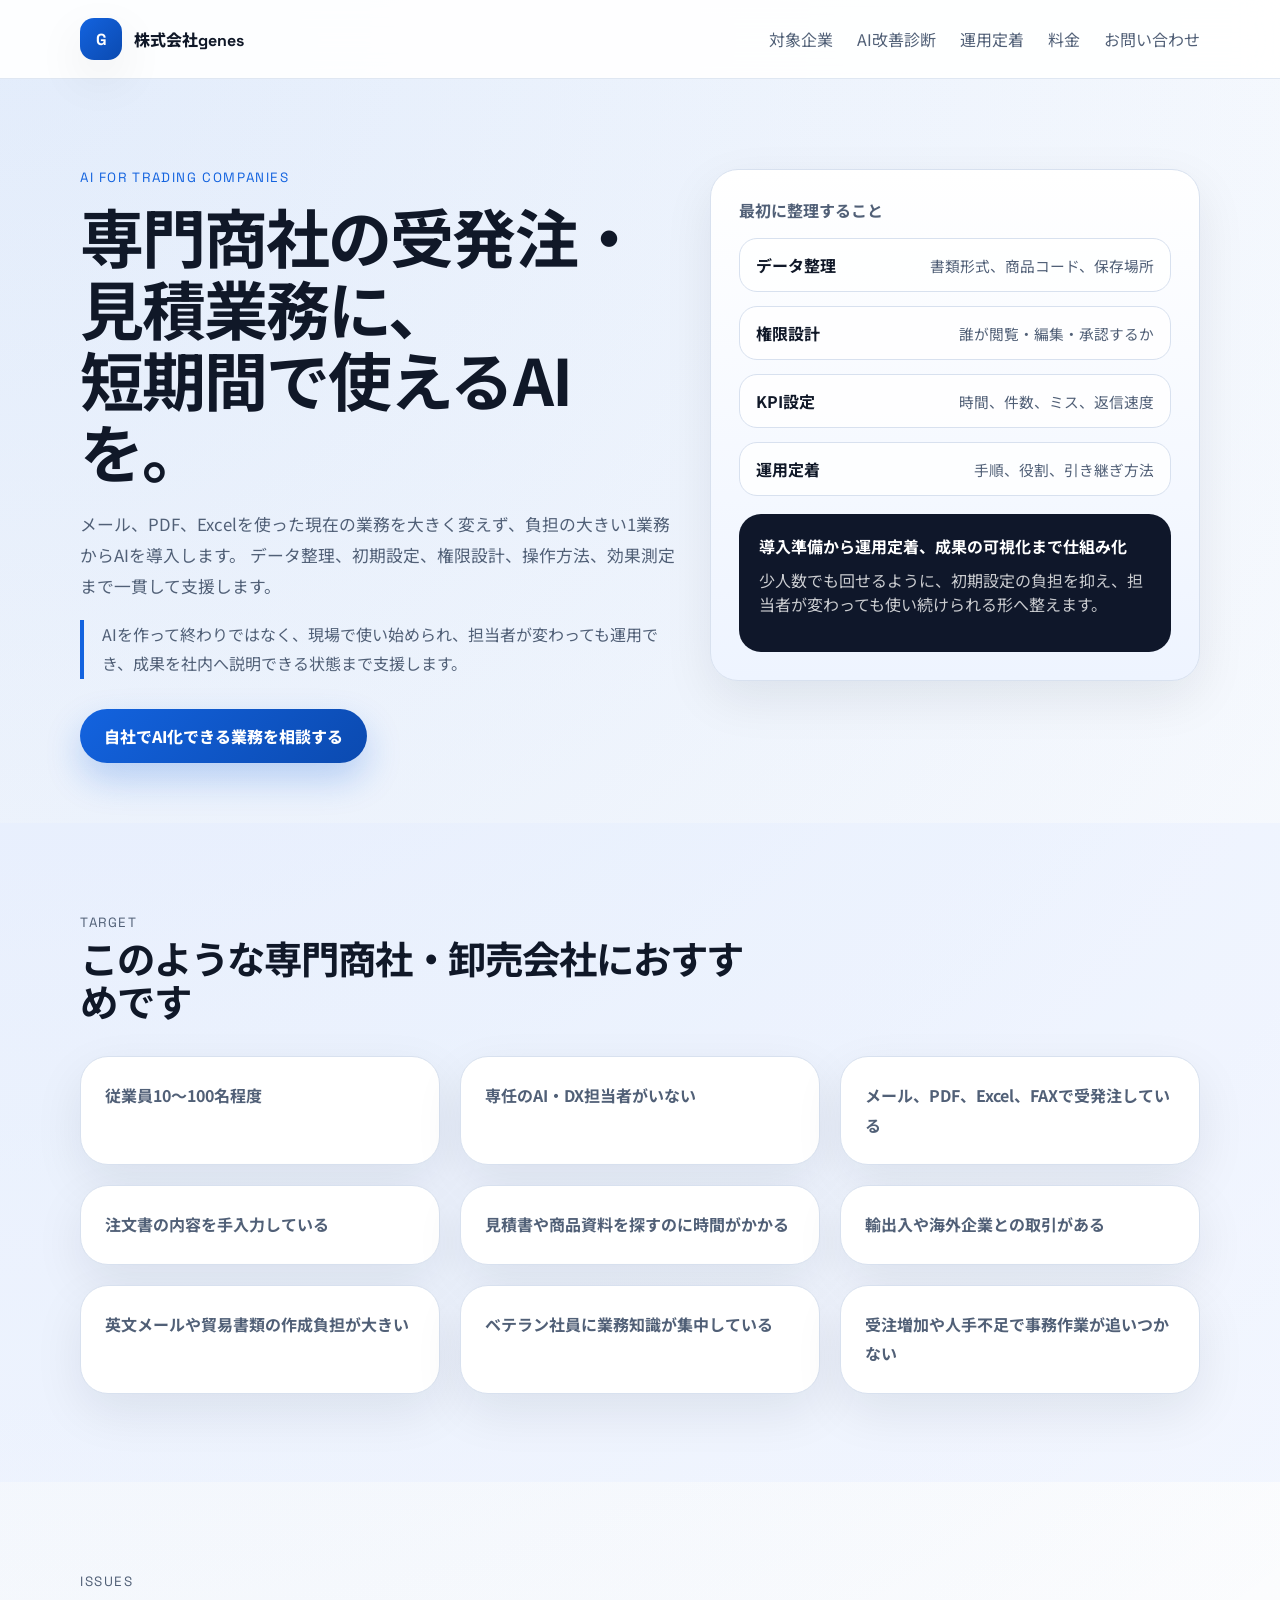
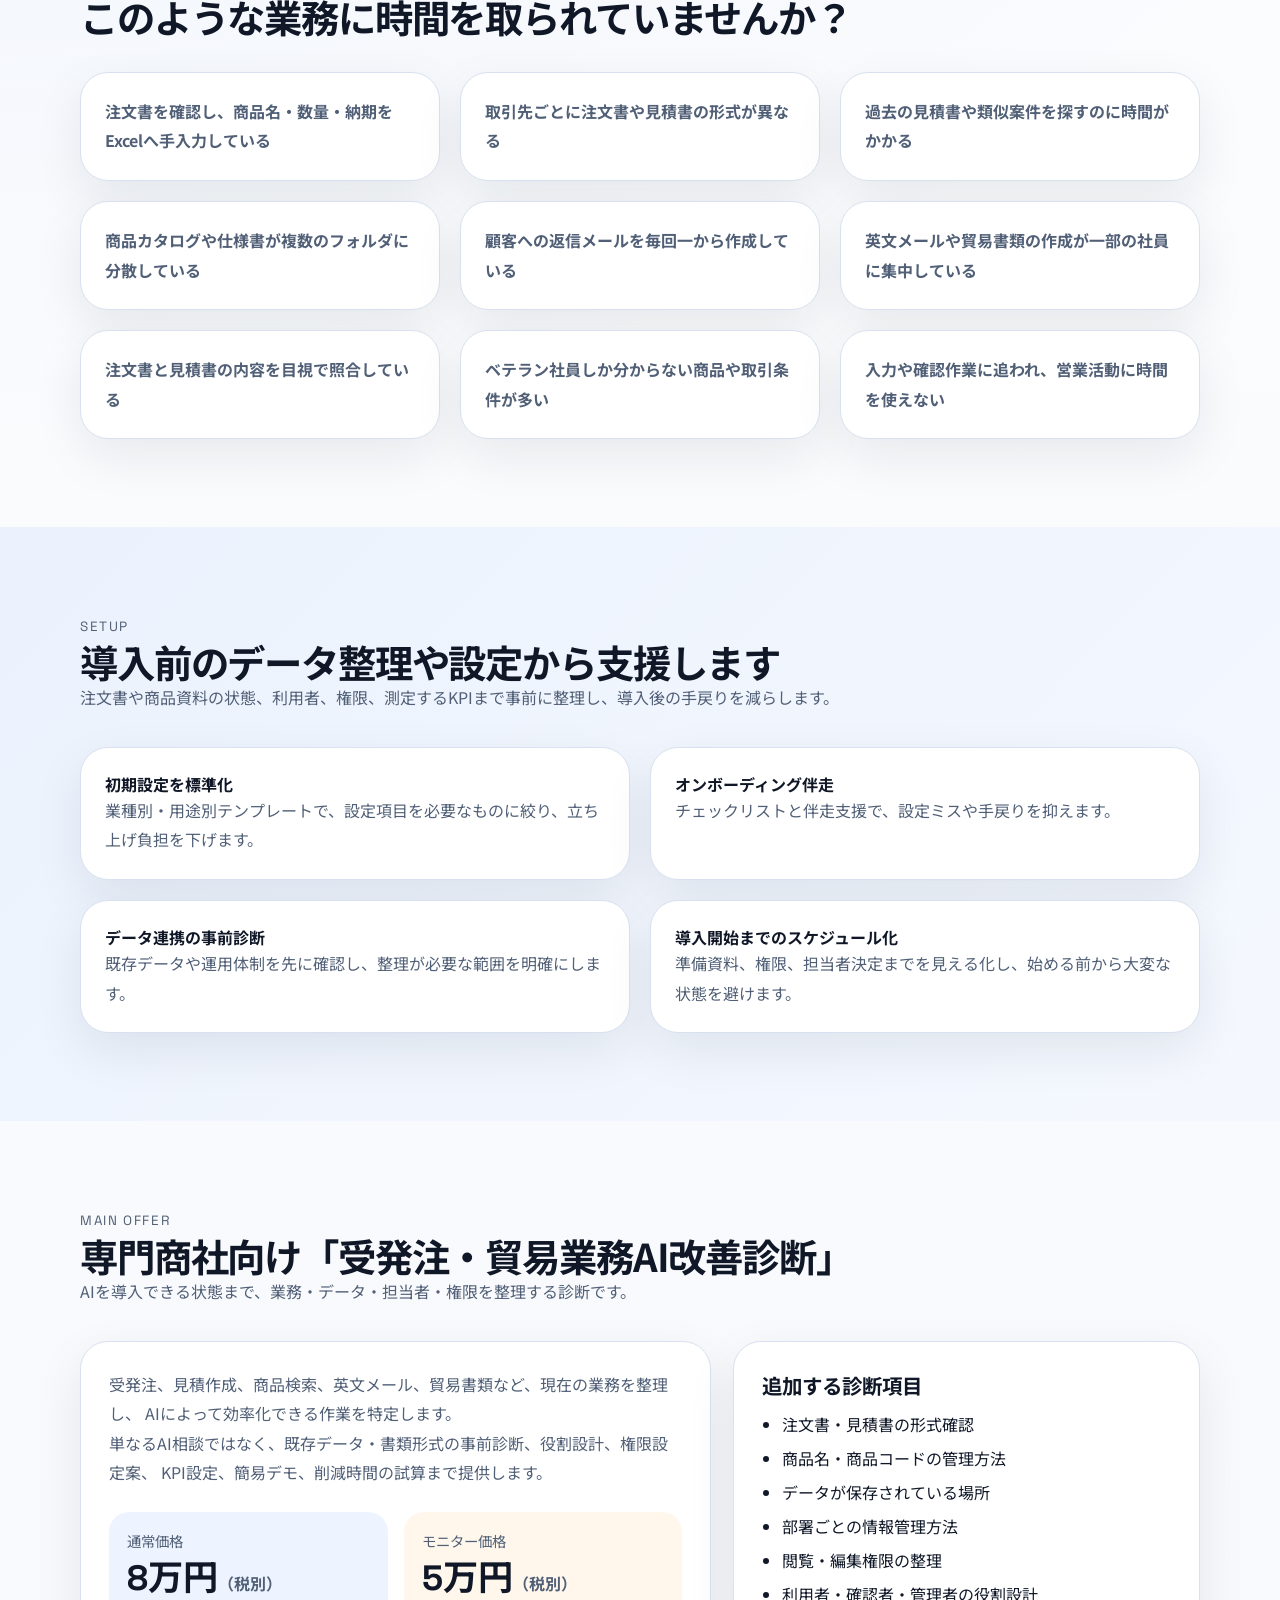
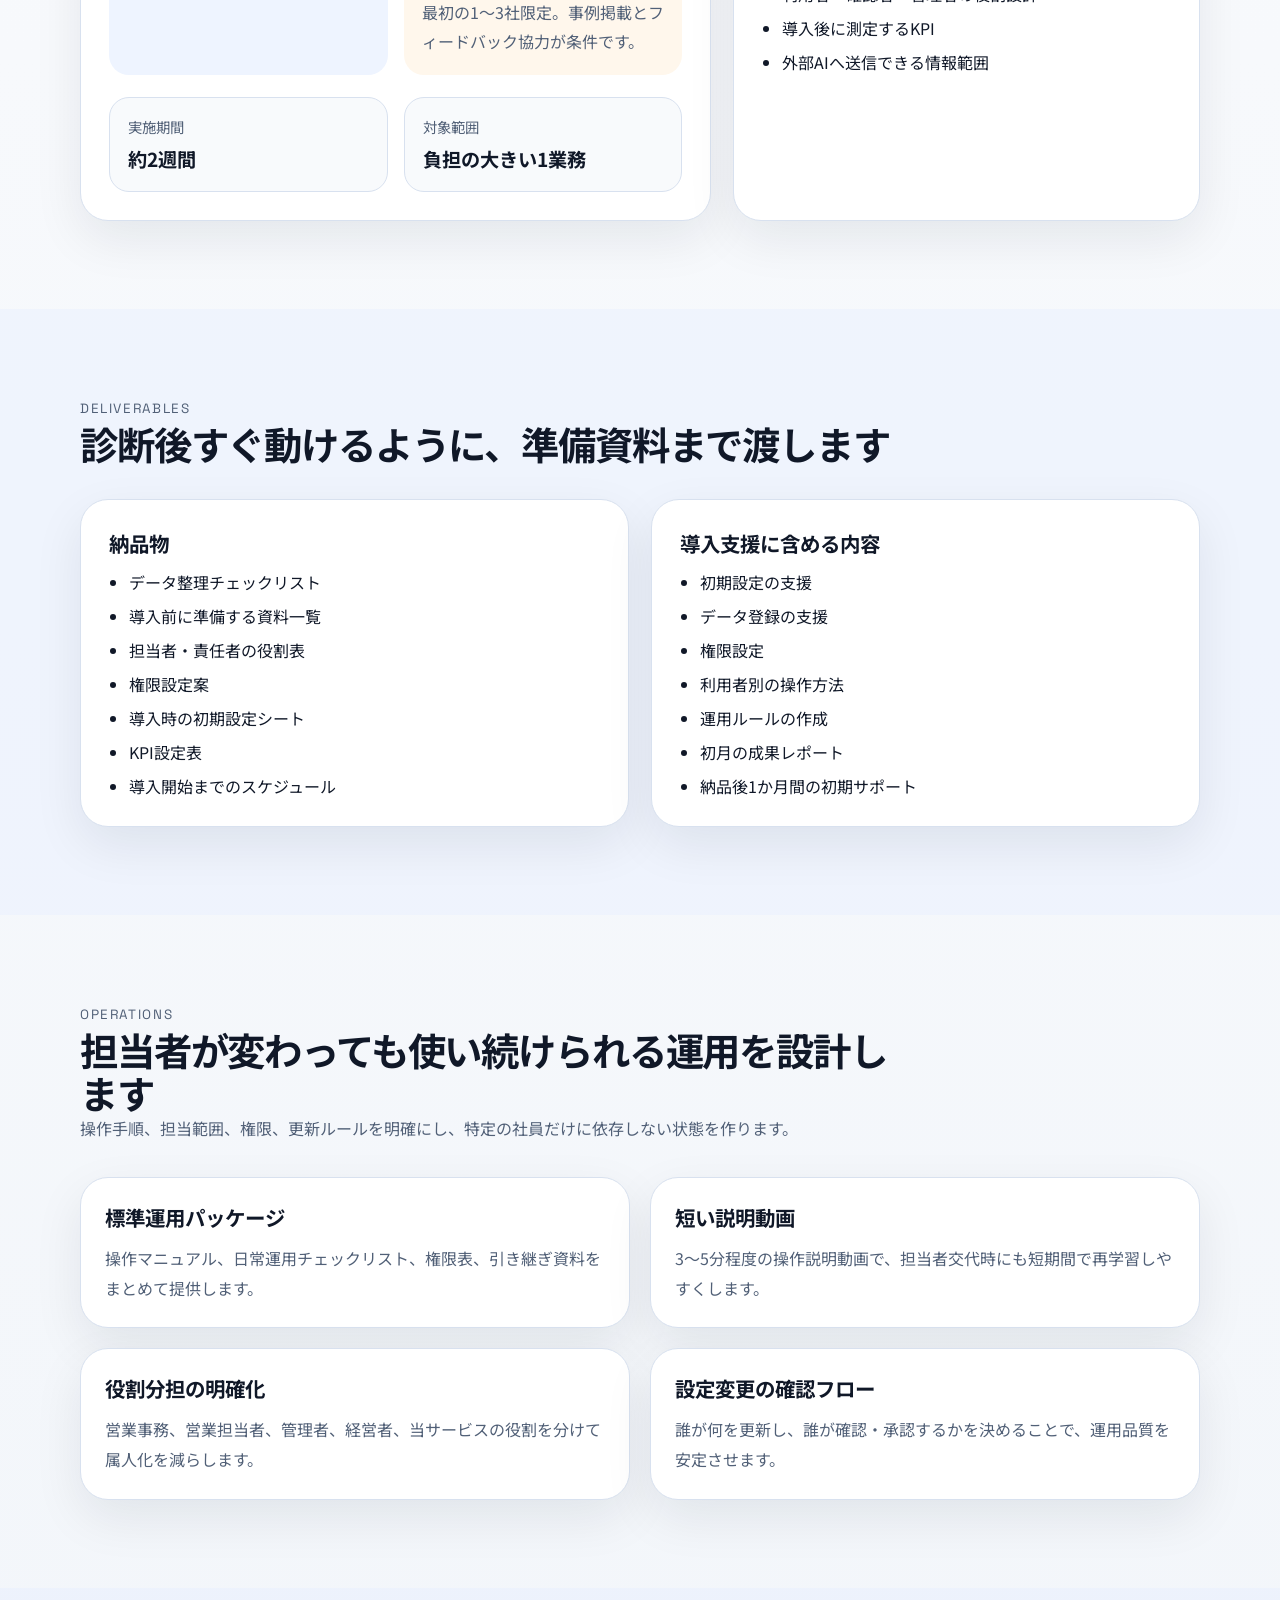
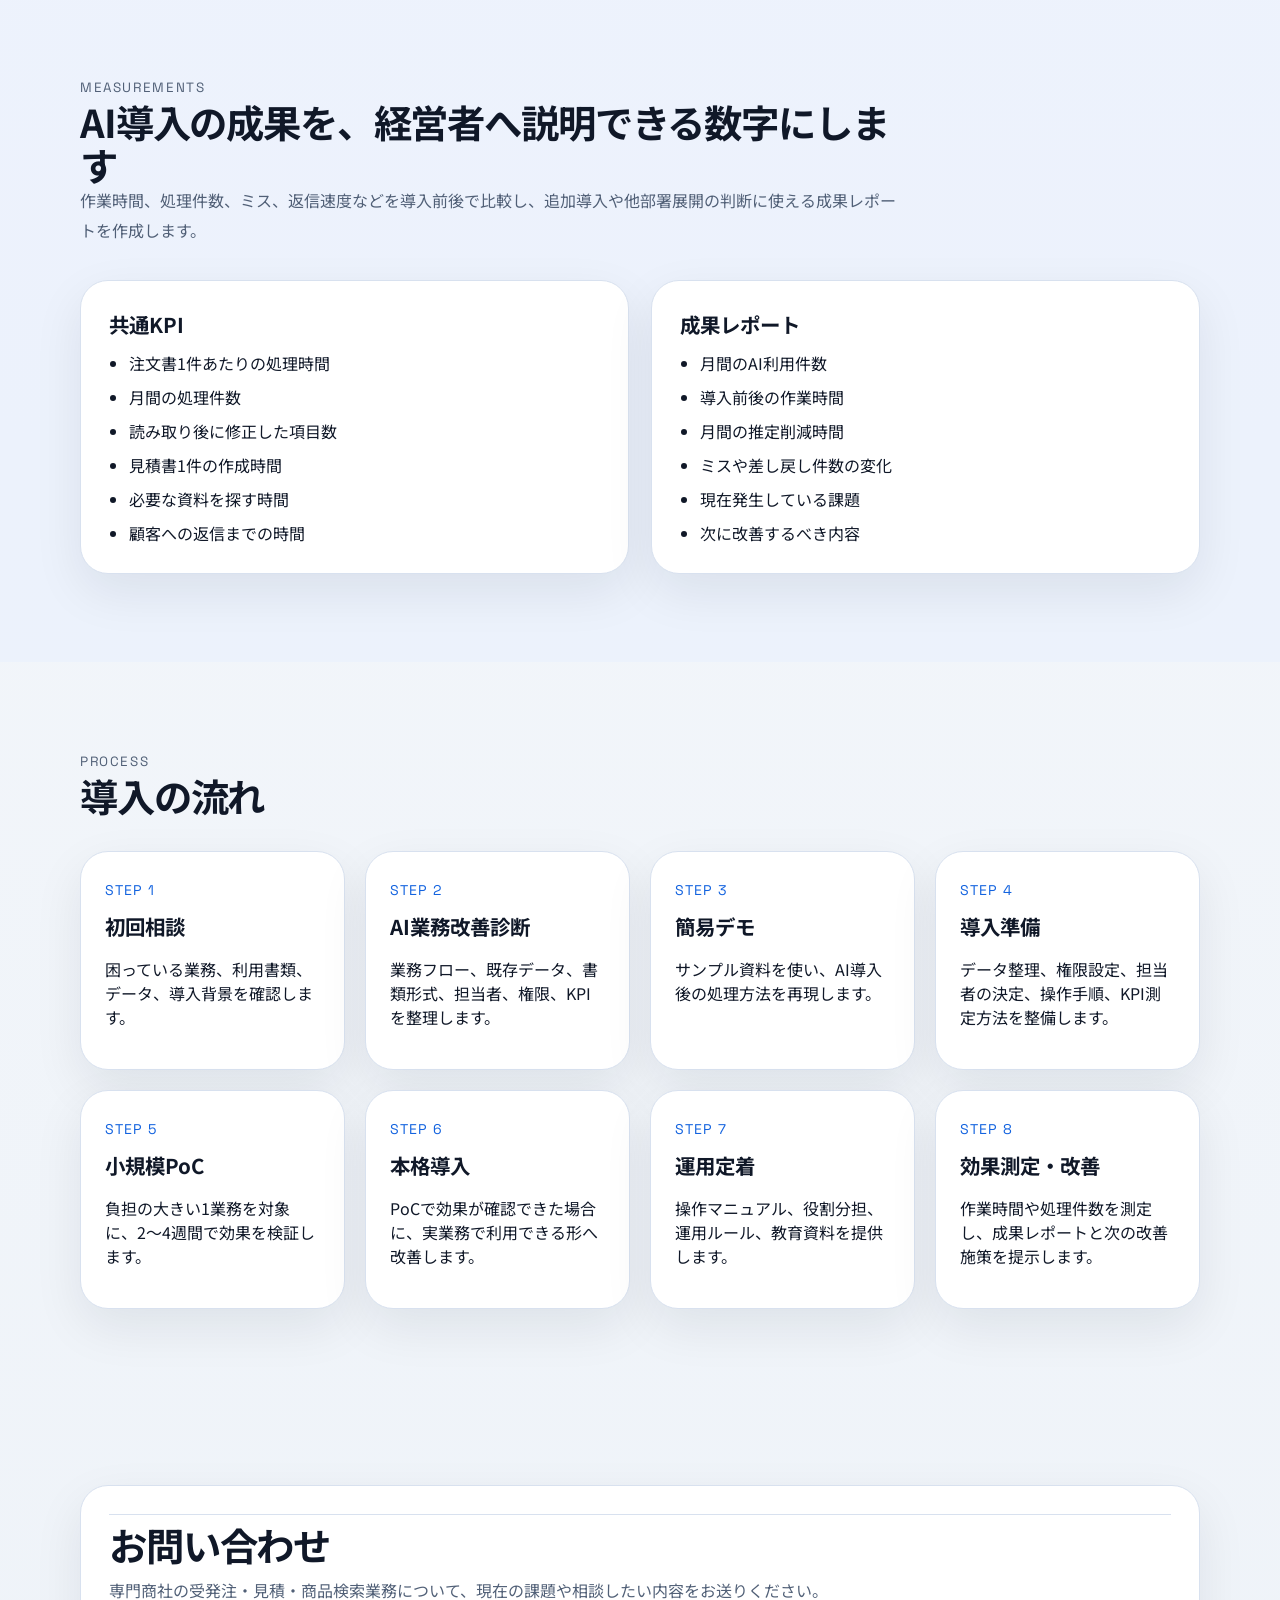
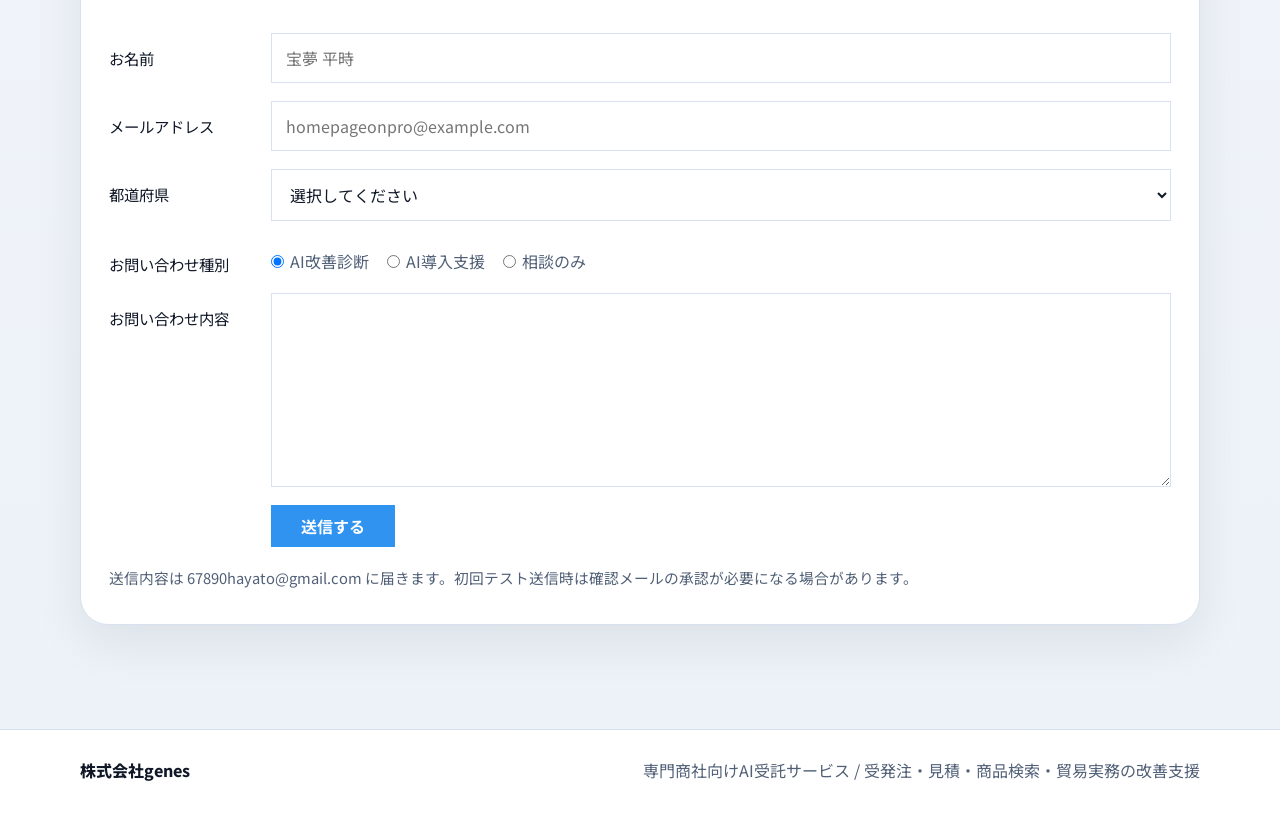
==== index.html @ c8fa53fe "Add search engine indexing metadata" ====
<!DOCTYPE html>
<html lang="ja">
<head>
  <meta charset="UTF-8">
  <meta name="viewport" content="width=device-width, initial-scale=1.0">
  <title>株式会社genes | 専門商社向けAI受託サービス</title>
  <meta
    name="description"
    content="株式会社genesは、専門商社・卸売会社の受発注、見積、商品検索、英文メール対応を、今の業務フローを大きく変えずにAIで改善し、導入後の運用定着まで支援します。"
  >
  <meta name="robots" content="index, follow, max-image-preview:large, max-snippet:-1, max-video-preview:-1">
  <meta name="theme-color" content="#0b4fdb">
  <link rel="canonical" href="https://hayato-web-rho.vercel.app/">
  <link rel="icon" href="/favicon.svg" type="image/svg+xml">
  <meta property="og:type" content="website">
  <meta property="og:locale" content="ja_JP">
  <meta property="og:site_name" content="株式会社genes">
  <meta property="og:title" content="株式会社genes | 専門商社向けAI受託サービス">
  <meta
    property="og:description"
    content="専門商社・卸売会社の受発注、見積、商品検索、英文メール対応をAIで改善し、導入後の運用定着まで支援します。"
  >
  <meta property="og:url" content="https://hayato-web-rho.vercel.app/">
  <meta name="twitter:card" content="summary">
  <script type="application/ld+json">
    {
      "@context": "https://schema.org",
      "@type": "Organization",
      "name": "株式会社genes",
      "url": "https://hayato-web-rho.vercel.app/",
      "email": "mailto:67890hayato@gmail.com",
      "description": "専門商社・卸売会社向けに、受発注、見積、商品検索、英文メール対応などのAI業務改善と運用定着を支援する会社です。",
      "contactPoint": {
        "@type": "ContactPoint",
        "contactType": "customer support",
        "email": "67890hayato@gmail.com",
        "availableLanguage": "Japanese"
      }
    }
  </script>
  <link rel="preconnect" href="https://fonts.googleapis.com">
  <link rel="preconnect" href="https://fonts.gstatic.com" crossorigin>
  <link href="https://fonts.googleapis.com/css2?family=Noto+Sans+JP:wght@400;500;700;800&family=Space+Grotesk:wght@500;700&display=swap" rel="stylesheet">
  <link rel="stylesheet" href="styles.css">
</head>
<body>
  <header class="site-header">
    <div class="container nav">
      <a class="logo" href="#top">
        <span class="logo-mark">G</span>
        <span class="logo-text">株式会社genes</span>
      </a>
      <nav class="menu">
        <a href="#target">対象企業</a>
        <a href="#diagnosis">AI改善診断</a>
        <a href="#operations">運用定着</a>
        <a href="#pricing">料金</a>
        <a href="#contact">お問い合わせ</a>
      </nav>
    </div>
  </header>

  <main id="top">
    <section class="hero">
      <div class="container hero-grid">
        <div class="hero-copy">
          <p class="eyebrow">AI FOR TRADING COMPANIES</p>
          <h1>専門商社の受発注・見積業務に、<br>短期間で使えるAIを。</h1>
          <p class="lead">
            メール、PDF、Excelを使った現在の業務を大きく変えず、負担の大きい1業務からAIを導入します。
            データ整理、初期設定、権限設計、操作方法、効果測定まで一貫して支援します。
          </p>
          <p class="hero-sublead">
            AIを作って終わりではなく、現場で使い始められ、担当者が変わっても運用でき、成果を社内へ説明できる状態まで支援します。
          </p>
          <div class="hero-actions">
            <a class="button primary" href="#contact">自社でAI化できる業務を相談する</a>
          </div>
        </div>
        <aside class="hero-panel">
          <div class="panel-card">
            <p class="panel-kicker">最初に整理すること</p>
            <div class="hero-points">
              <div class="point-item">
                <strong>データ整理</strong>
                <span>書類形式、商品コード、保存場所</span>
              </div>
              <div class="point-item">
                <strong>権限設計</strong>
                <span>誰が閲覧・編集・承認するか</span>
              </div>
              <div class="point-item">
                <strong>KPI設定</strong>
                <span>時間、件数、ミス、返信速度</span>
              </div>
              <div class="point-item">
                <strong>運用定着</strong>
                <span>手順、役割、引き継ぎ方法</span>
              </div>
            </div>
            <div class="panel-note">
              <strong>導入準備から運用定着、成果の可視化まで仕組み化</strong>
              <p>少人数でも回せるように、初期設定の負担を抑え、担当者が変わっても使い続けられる形へ整えます。</p>
            </div>
          </div>
        </aside>
      </div>
    </section>

    <section class="section section-soft" id="target">
      <div class="container">
        <div class="section-head narrow">
          <p class="eyebrow">TARGET</p>
          <h2>このような専門商社・卸売会社におすすめです</h2>
        </div>
        <div class="target-grid">
          <article class="target-card">従業員10〜100名程度</article>
          <article class="target-card">専任のAI・DX担当者がいない</article>
          <article class="target-card">メール、PDF、Excel、FAXで受発注している</article>
          <article class="target-card">注文書の内容を手入力している</article>
          <article class="target-card">見積書や商品資料を探すのに時間がかかる</article>
          <article class="target-card">輸出入や海外企業との取引がある</article>
          <article class="target-card">英文メールや貿易書類の作成負担が大きい</article>
          <article class="target-card">ベテラン社員に業務知識が集中している</article>
          <article class="target-card">受注増加や人手不足で事務作業が追いつかない</article>
        </div>
      </div>
    </section>

    <section class="section" id="issues">
      <div class="container">
        <div class="section-head">
          <p class="eyebrow">ISSUES</p>
          <h2>このような業務に時間を取られていませんか？</h2>
        </div>
        <div class="issues-grid">
          <article class="issue-card">注文書を確認し、商品名・数量・納期をExcelへ手入力している</article>
          <article class="issue-card">取引先ごとに注文書や見積書の形式が異なる</article>
          <article class="issue-card">過去の見積書や類似案件を探すのに時間がかかる</article>
          <article class="issue-card">商品カタログや仕様書が複数のフォルダに分散している</article>
          <article class="issue-card">顧客への返信メールを毎回一から作成している</article>
          <article class="issue-card">英文メールや貿易書類の作成が一部の社員に集中している</article>
          <article class="issue-card">注文書と見積書の内容を目視で照合している</article>
          <article class="issue-card">ベテラン社員しか分からない商品や取引条件が多い</article>
          <article class="issue-card">入力や確認作業に追われ、営業活動に時間を使えない</article>
        </div>
      </div>
    </section>

    <section class="section section-accent" id="pre-setup">
      <div class="container">
        <div class="section-head">
          <p class="eyebrow">SETUP</p>
          <h2>導入前のデータ整理や設定から支援します</h2>
          <p>注文書や商品資料の状態、利用者、権限、測定するKPIまで事前に整理し、導入後の手戻りを減らします。</p>
        </div>
        <div class="results-grid">
          <article class="result-card">
            <strong>初期設定を標準化</strong>
            <p>業種別・用途別テンプレートで、設定項目を必要なものに絞り、立ち上げ負担を下げます。</p>
          </article>
          <article class="result-card">
            <strong>オンボーディング伴走</strong>
            <p>チェックリストと伴走支援で、設定ミスや手戻りを抑えます。</p>
          </article>
          <article class="result-card">
            <strong>データ連携の事前診断</strong>
            <p>既存データや運用体制を先に確認し、整理が必要な範囲を明確にします。</p>
          </article>
          <article class="result-card">
            <strong>導入開始までのスケジュール化</strong>
            <p>準備資料、権限、担当者決定までを見える化し、始める前から大変な状態を避けます。</p>
          </article>
        </div>
      </div>
    </section>

    <section class="section" id="diagnosis">
      <div class="container">
        <div class="section-head">
          <p class="eyebrow">MAIN OFFER</p>
          <h2>専門商社向け「受発注・貿易業務AI改善診断」</h2>
          <p>AIを導入できる状態まで、業務・データ・担当者・権限を整理する診断です。</p>
        </div>
        <div class="offer-layout">
          <article class="offer-main">
            <p class="offer-copy">
              受発注、見積作成、商品検索、英文メール、貿易書類など、現在の業務を整理し、
              AIによって効率化できる作業を特定します。
            </p>
            <p class="offer-copy">
              単なるAI相談ではなく、既存データ・書類形式の事前診断、役割設計、権限設定案、
              KPI設定、簡易デモ、削減時間の試算まで提供します。
            </p>
            <div class="offer-price-wrap" id="pricing">
              <div class="offer-price-card">
                <span>通常価格</span>
                <strong>8万円<span>（税別）</span></strong>
              </div>
              <div class="offer-price-card muted">
                <span>モニター価格</span>
                <strong>5万円<span>（税別）</span></strong>
                <p>最初の1〜3社限定。事例掲載とフィードバック協力が条件です。</p>
              </div>
            </div>
            <div class="offer-meta">
              <div><span>実施期間</span><strong>約2週間</strong></div>
              <div><span>対象範囲</span><strong>負担の大きい1業務</strong></div>
            </div>
          </article>
          <aside class="offer-side">
            <div class="offer-block">
              <h3>追加する診断項目</h3>
              <ul>
                <li>注文書・見積書の形式確認</li>
                <li>商品名・商品コードの管理方法</li>
                <li>データが保存されている場所</li>
                <li>部署ごとの情報管理方法</li>
                <li>閲覧・編集権限の整理</li>
                <li>利用者・確認者・管理者の役割設計</li>
                <li>導入後に測定するKPI</li>
                <li>外部AIへ送信できる情報範囲</li>
              </ul>
            </div>
          </aside>
        </div>
      </div>
    </section>

    <section class="section section-soft" id="deliverables">
      <div class="container">
        <div class="section-head">
          <p class="eyebrow">DELIVERABLES</p>
          <h2>診断後すぐ動けるように、準備資料まで渡します</h2>
        </div>
        <div class="deliverables-layout">
          <article class="list-card">
            <h3>納品物</h3>
            <ul>
              <li>データ整理チェックリスト</li>
              <li>導入前に準備する資料一覧</li>
              <li>担当者・責任者の役割表</li>
              <li>権限設定案</li>
              <li>導入時の初期設定シート</li>
              <li>KPI設定表</li>
              <li>導入開始までのスケジュール</li>
            </ul>
          </article>
          <article class="list-card">
            <h3>導入支援に含める内容</h3>
            <ul>
              <li>初期設定の支援</li>
              <li>データ登録の支援</li>
              <li>権限設定</li>
              <li>利用者別の操作方法</li>
              <li>運用ルールの作成</li>
              <li>初月の成果レポート</li>
              <li>納品後1か月間の初期サポート</li>
            </ul>
          </article>
        </div>
      </div>
    </section>

    <section class="section" id="operations">
      <div class="container">
        <div class="section-head">
          <p class="eyebrow">OPERATIONS</p>
          <h2>担当者が変わっても使い続けられる運用を設計します</h2>
          <p>操作手順、担当範囲、権限、更新ルールを明確にし、特定の社員だけに依存しない状態を作ります。</p>
        </div>
        <div class="services-grid">
          <article class="service-card">
            <h3>標準運用パッケージ</h3>
            <p>操作マニュアル、日常運用チェックリスト、権限表、引き継ぎ資料をまとめて提供します。</p>
          </article>
          <article class="service-card">
            <h3>短い説明動画</h3>
            <p>3〜5分程度の操作説明動画で、担当者交代時にも短期間で再学習しやすくします。</p>
          </article>
          <article class="service-card">
            <h3>役割分担の明確化</h3>
            <p>営業事務、営業担当者、管理者、経営者、当サービスの役割を分けて属人化を減らします。</p>
          </article>
          <article class="service-card">
            <h3>設定変更の確認フロー</h3>
            <p>誰が何を更新し、誰が確認・承認するかを決めることで、運用品質を安定させます。</p>
          </article>
        </div>
      </div>
    </section>

    <section class="section section-soft" id="measurements">
      <div class="container">
        <div class="section-head">
          <p class="eyebrow">MEASUREMENTS</p>
          <h2>AI導入の成果を、経営者へ説明できる数字にします</h2>
          <p>作業時間、処理件数、ミス、返信速度などを導入前後で比較し、追加導入や他部署展開の判断に使える成果レポートを作成します。</p>
        </div>
        <div class="deliverables-layout">
          <article class="list-card">
            <h3>共通KPI</h3>
            <ul>
              <li>注文書1件あたりの処理時間</li>
              <li>月間の処理件数</li>
              <li>読み取り後に修正した項目数</li>
              <li>見積書1件の作成時間</li>
              <li>必要な資料を探す時間</li>
              <li>顧客への返信までの時間</li>
            </ul>
          </article>
          <article class="list-card">
            <h3>成果レポート</h3>
            <ul>
              <li>月間のAI利用件数</li>
              <li>導入前後の作業時間</li>
              <li>月間の推定削減時間</li>
              <li>ミスや差し戻し件数の変化</li>
              <li>現在発生している課題</li>
              <li>次に改善するべき内容</li>
            </ul>
          </article>
        </div>
      </div>
    </section>

    <section class="section" id="process">
      <div class="container">
        <div class="section-head">
          <p class="eyebrow">PROCESS</p>
          <h2>導入の流れ</h2>
        </div>
        <div class="process-grid process-grid-wide">
          <article class="process-step"><span>STEP 1</span><h3>初回相談</h3><p>困っている業務、利用書類、データ、導入背景を確認します。</p></article>
          <article class="process-step"><span>STEP 2</span><h3>AI業務改善診断</h3><p>業務フロー、既存データ、書類形式、担当者、権限、KPIを整理します。</p></article>
          <article class="process-step"><span>STEP 3</span><h3>簡易デモ</h3><p>サンプル資料を使い、AI導入後の処理方法を再現します。</p></article>
          <article class="process-step"><span>STEP 4</span><h3>導入準備</h3><p>データ整理、権限設定、担当者の決定、操作手順、KPI測定方法を整備します。</p></article>
          <article class="process-step"><span>STEP 5</span><h3>小規模PoC</h3><p>負担の大きい1業務を対象に、2〜4週間で効果を検証します。</p></article>
          <article class="process-step"><span>STEP 6</span><h3>本格導入</h3><p>PoCで効果が確認できた場合に、実業務で利用できる形へ改善します。</p></article>
          <article class="process-step"><span>STEP 7</span><h3>運用定着</h3><p>操作マニュアル、役割分担、運用ルール、教育資料を提供します。</p></article>
          <article class="process-step"><span>STEP 8</span><h3>効果測定・改善</h3><p>作業時間や処理件数を測定し、成果レポートと次の改善施策を提示します。</p></article>
        </div>
      </div>
    </section>

    <section class="section final-cta" id="contact">
      <div class="container">
        <div class="contact-form-wrap">
          <div class="contact-header">
            <h2>お問い合わせ</h2>
            <p>専門商社の受発注・見積・商品検索業務について、現在の課題や相談したい内容をお送りください。</p>
          </div>
          <form
            class="contact-form"
            action="https://formsubmit.co/67890hayato@gmail.com"
            method="POST"
          >
            <input type="hidden" name="_subject" value="株式会社genes お問い合わせ">
            <input type="hidden" name="_template" value="table">
            <input type="hidden" name="_captcha" value="false">
            <input type="hidden" name="_next" value="https://hayato-web-rho.vercel.app/thanks.html">
            <input type="text" name="_honey" class="hidden-field" tabindex="-1" autocomplete="off">

            <div class="form-row">
              <label for="name">お名前</label>
              <input id="name" name="お名前" type="text" placeholder="宝夢 平時" required>
            </div>

            <div class="form-row">
              <label for="email">メールアドレス</label>
              <input id="email" name="メールアドレス" type="email" placeholder="homepageonpro@example.com" required>
            </div>

            <div class="form-row">
              <label for="prefecture">都道府県</label>
              <select id="prefecture" name="都道府県" required>
                <option value="">選択してください</option>
                <option>北海道</option><option>青森県</option><option>岩手県</option><option>宮城県</option><option>秋田県</option><option>山形県</option><option>福島県</option>
                <option>茨城県</option><option>栃木県</option><option>群馬県</option><option>埼玉県</option><option>千葉県</option><option>東京都</option><option>神奈川県</option>
                <option>新潟県</option><option>富山県</option><option>石川県</option><option>福井県</option><option>山梨県</option><option>長野県</option><option>岐阜県</option><option>静岡県</option><option>愛知県</option>
                <option>三重県</option><option>滋賀県</option><option>京都府</option><option>大阪府</option><option>兵庫県</option><option>奈良県</option><option>和歌山県</option>
                <option>鳥取県</option><option>島根県</option><option>岡山県</option><option>広島県</option><option>山口県</option>
                <option>徳島県</option><option>香川県</option><option>愛媛県</option><option>高知県</option>
                <option>福岡県</option><option>佐賀県</option><option>長崎県</option><option>熊本県</option><option>大分県</option><option>宮崎県</option><option>鹿児島県</option><option>沖縄県</option>
              </select>
            </div>

            <div class="form-row">
              <label>お問い合わせ種別</label>
              <div class="radio-group">
                <label><input type="radio" name="お問い合わせ種別" value="AI改善診断" checked> AI改善診断</label>
                <label><input type="radio" name="お問い合わせ種別" value="AI導入支援"> AI導入支援</label>
                <label><input type="radio" name="お問い合わせ種別" value="相談のみ"> 相談のみ</label>
              </div>
            </div>

            <div class="form-row textarea-row">
              <label for="message">お問い合わせ内容</label>
              <textarea
                id="message"
                name="お問い合わせ内容"
                rows="7"
                required
              ></textarea>
            </div>

            <div class="form-submit">
              <button class="submit-button" type="submit">送信する</button>
            </div>
          </form>
          <p class="form-note">送信内容は 67890hayato@gmail.com に届きます。初回テスト送信時は確認メールの承認が必要になる場合があります。</p>
        </div>
      </div>
    </section>
  </main>

  <footer class="site-footer">
    <div class="container footer-inner">
      <p class="footer-brand">株式会社genes</p>
      <p>専門商社向けAI受託サービス / 受発注・見積・商品検索・貿易実務の改善支援</p>
    </div>
  </footer>
</body>
</html>
---- styles.css ----
:root {
  --bg: #f4f7fb;
  --surface: #ffffff;
  --surface-soft: #eef4ff;
  --surface-strong: #0f172a;
  --text: #101828;
  --muted: #516077;
  --line: #d8e1ef;
  --accent: #1363df;
  --accent-strong: #0b4ab0;
  --accent-soft: #dfeafe;
  --success-soft: #eaf7ef;
  --shadow: 0 18px 50px rgba(15, 23, 42, 0.08);
}

* {
  box-sizing: border-box;
}

html {
  scroll-behavior: smooth;
}

body {
  margin: 0;
  font-family: "Noto Sans JP", sans-serif;
  color: var(--text);
  background:
    radial-gradient(circle at top left, rgba(19, 99, 223, 0.12), transparent 28%),
    linear-gradient(180deg, #ffffff 0%, #f7f9fc 45%, #edf2f8 100%);
}

a {
  color: inherit;
  text-decoration: none;
}

.container {
  width: min(1120px, calc(100% - 40px));
  margin: 0 auto;
}

.site-header {
  position: sticky;
  top: 0;
  z-index: 20;
  background: rgba(255, 255, 255, 0.92);
  backdrop-filter: blur(16px);
  border-bottom: 1px solid rgba(216, 225, 239, 0.8);
}

.nav,
.footer-inner {
  display: flex;
  align-items: center;
  justify-content: space-between;
  gap: 18px;
}

.nav {
  padding: 18px 0;
}

.logo {
  display: inline-flex;
  align-items: center;
  gap: 12px;
  font-weight: 800;
}

.logo-mark {
  display: inline-flex;
  align-items: center;
  justify-content: center;
  width: 42px;
  height: 42px;
  border-radius: 14px;
  background: linear-gradient(135deg, var(--accent), var(--accent-strong));
  color: #fff;
  font-family: "Space Grotesk", sans-serif;
  box-shadow: var(--shadow);
}

.logo-text,
.eyebrow,
.big-price,
.service-price,
.offer-price-card strong,
.process-step span,
.strength-card span {
  font-family: "Space Grotesk", "Noto Sans JP", sans-serif;
}

.menu {
  display: flex;
  gap: 24px;
  color: var(--muted);
}

.hero {
  padding: 90px 0 60px;
}

.hero-grid {
  display: grid;
  grid-template-columns: minmax(0, 1.1fr) minmax(320px, 0.9fr);
  gap: 32px;
  align-items: start;
}

.eyebrow {
  margin: 0 0 14px;
  font-size: 0.84rem;
  letter-spacing: 0.12em;
  color: var(--accent);
}

.hero h1,
.section h2,
.final-cta-box h2 {
  margin: 0;
  line-height: 1.12;
  letter-spacing: -0.03em;
}

.hero h1 {
  font-size: clamp(2.7rem, 5vw, 4.9rem);
}

.lead,
.hero-sublead,
.section-head p,
.result-card p,
.issue-card,
.target-card,
.offer-copy,
.offer-price-card p,
.service-card p,
.demo-card p,
.faq-item p,
.contact-note,
.security-box li,
.measurement-lead {
  margin: 0;
  color: var(--muted);
  line-height: 1.85;
}

.lead {
  margin-top: 22px;
  font-size: 1.05rem;
}

.hero-sublead {
  margin-top: 18px;
  padding-left: 18px;
  border-left: 4px solid var(--accent);
}

.hero-actions,
.final-cta-actions {
  display: flex;
  flex-wrap: wrap;
  gap: 14px;
  margin-top: 30px;
}

.button {
  display: inline-flex;
  align-items: center;
  justify-content: center;
  min-height: 54px;
  padding: 0 24px;
  border-radius: 999px;
  font-weight: 800;
  transition: transform 0.2s ease, box-shadow 0.2s ease;
}

.button:hover {
  transform: translateY(-2px);
}

.button.primary {
  color: #fff;
  background: linear-gradient(135deg, var(--accent), var(--accent-strong));
  box-shadow: 0 16px 35px rgba(19, 99, 223, 0.25);
}

.button.tertiary {
  background: rgba(255, 255, 255, 0.12);
  color: #fff;
  border: 1px solid rgba(255, 255, 255, 0.24);
}

.button.large {
  min-width: 280px;
}

.panel-card,
.target-card,
.issue-card,
.result-card,
.offer-main,
.offer-side,
.list-card,
.compare-card,
.strength-card,
.process-step,
.service-card,
.security-box,
.demo-card,
.pricing-primary,
.pricing-secondary,
.faq-item,
.final-cta-box,
.contact-form-wrap,
.thanks-card {
  background: var(--surface);
  border: 1px solid var(--line);
  border-radius: 28px;
  box-shadow: var(--shadow);
}

.panel-card {
  padding: 28px;
  background: linear-gradient(180deg, #fff, var(--surface-soft));
}

.panel-kicker {
  margin: 0 0 16px;
  color: var(--muted);
  font-weight: 700;
}

.hero-points {
  display: grid;
  gap: 14px;
}

.point-item {
  display: flex;
  align-items: center;
  justify-content: space-between;
  gap: 14px;
  padding: 14px 16px;
  border-radius: 18px;
  background: rgba(255, 255, 255, 0.84);
  border: 1px solid var(--line);
}

.point-item strong {
  font-size: 1rem;
}

.point-item span {
  color: var(--muted);
  text-align: right;
  font-size: 0.92rem;
}

.panel-note {
  margin-top: 18px;
  padding: 20px;
  border-radius: 22px;
  background: var(--surface-strong);
  color: #fff;
}

.panel-note p {
  margin-top: 10px;
  color: rgba(255, 255, 255, 0.78);
}

.section {
  padding: 88px 0;
}

.section-soft {
  background: rgba(223, 234, 254, 0.32);
}

.section-accent {
  background:
    linear-gradient(135deg, rgba(19, 99, 223, 0.06), rgba(19, 99, 223, 0.02)),
    #f9fbff;
}

.section-head {
  max-width: 820px;
  margin-bottom: 34px;
}

.section-head.narrow {
  max-width: 680px;
}

.section h2 {
  font-size: clamp(2rem, 3vw, 3.2rem);
}

.target-grid,
.issues-grid,
.results-grid,
.strength-grid,
.process-grid,
.services-grid,
.demo-grid {
  display: grid;
  gap: 20px;
}

.target-grid,
.issues-grid {
  grid-template-columns: repeat(3, minmax(0, 1fr));
}

.results-grid,
.strength-grid,
.services-grid,
.demo-grid {
  grid-template-columns: repeat(2, minmax(0, 1fr));
}

.target-card,
.issue-card,
.result-card,
.strength-card,
.process-step,
.service-card,
.demo-card,
.faq-item {
  padding: 24px;
}

.target-card,
.issue-card {
  font-weight: 700;
}

.measurement-box {
  margin-top: 24px;
  padding: 24px 26px;
  border-radius: 22px;
  background: var(--success-soft);
  border: 1px solid #cde6d5;
}

.offer-layout,
.deliverables-layout,
.pricing-highlight {
  display: grid;
  gap: 22px;
}

.offer-layout {
  grid-template-columns: minmax(0, 1.15fr) minmax(300px, 0.85fr);
}

.offer-main,
.offer-side,
.list-card,
.pricing-primary,
.pricing-secondary {
  padding: 28px;
}

.offer-price-wrap {
  display: grid;
  grid-template-columns: repeat(2, minmax(0, 1fr));
  gap: 16px;
  margin-top: 24px;
}

.offer-price-card {
  padding: 18px;
  border-radius: 20px;
  background: var(--surface-soft);
}

.offer-price-card.muted {
  background: #fff7ec;
}

.offer-price-card span,
.offer-meta span,
.pricing-secondary span {
  display: block;
  margin-bottom: 8px;
  font-size: 0.9rem;
  color: var(--muted);
}

.offer-price-card strong,
.pricing-secondary strong {
  font-size: 2.2rem;
  line-height: 1.1;
}

.offer-price-card strong span,
.pricing-secondary strong span,
.big-price span {
  display: inline;
  font-size: 1rem;
}

.offer-meta {
  display: grid;
  grid-template-columns: repeat(2, minmax(0, 1fr));
  gap: 16px;
  margin-top: 22px;
}

.offer-meta div {
  padding: 18px;
  border-radius: 20px;
  background: #f8fafc;
  border: 1px solid var(--line);
}

.offer-meta strong {
  font-size: 1.2rem;
}

.offer-block h3,
.list-card h3,
.compare-card h3,
.strength-card h3,
.process-step h3,
.service-card h3,
.demo-card h3,
.pricing-primary h3,
.faq-item h3 {
  margin: 0 0 12px;
  font-size: 1.28rem;
}

.offer-block ul,
.list-card ul,
.list-card ol,
.compare-card ul,
.security-box ul {
  margin: 0;
  padding-left: 20px;
}

.offer-block li,
.list-card li,
.compare-card li,
.security-box li {
  margin: 10px 0 0;
}

.deliverables-layout {
  grid-template-columns: repeat(2, minmax(0, 1fr));
}

.flow-compare {
  display: grid;
  grid-template-columns: repeat(2, minmax(0, 1fr));
  gap: 22px;
}

.compare-card {
  padding: 28px;
}

.compare-card.highlight {
  background: linear-gradient(180deg, #fff, var(--surface-soft));
}

.strength-card span,
.process-step span {
  display: inline-block;
  margin-bottom: 12px;
  color: var(--accent);
  font-size: 0.88rem;
  letter-spacing: 0.08em;
}

.process-grid {
  grid-template-columns: repeat(3, minmax(0, 1fr));
}

.process-grid-wide {
  grid-template-columns: repeat(4, minmax(0, 1fr));
}

.service-price,
.big-price {
  display: block;
  margin: 0 0 12px;
  color: var(--accent-strong);
}

.service-price {
  font-size: 1.8rem;
}

.pricing-highlight {
  grid-template-columns: minmax(0, 1.1fr) minmax(280px, 0.9fr);
}

.pricing-primary {
  background: linear-gradient(135deg, #fff, var(--surface-soft));
}

.big-price {
  font-size: 3rem;
  line-height: 1.05;
}

.pricing-secondary {
  display: flex;
  flex-direction: column;
  justify-content: space-between;
  background: #fff7ec;
}

.faq-list {
  display: grid;
  gap: 18px;
}

.final-cta {
  padding-bottom: 104px;
}

.contact-form-wrap {
  padding: 28px 28px 32px;
  background: #fff;
}

.contact-header {
  margin-bottom: 28px;
  padding-top: 8px;
  border-top: 1px solid var(--line);
}

.contact-header h2 {
  margin: 0 0 10px;
  font-size: clamp(2rem, 3vw, 2.7rem);
}

.contact-header p,
.form-note {
  margin: 0;
  color: var(--muted);
  line-height: 1.8;
}

.contact-form {
  display: grid;
  gap: 18px;
}

.form-row {
  display: grid;
  grid-template-columns: 140px minmax(0, 1fr);
  gap: 22px;
  align-items: start;
}

.form-row > label:first-child {
  padding-top: 14px;
  font-size: 0.96rem;
}

.contact-form input,
.contact-form select,
.contact-form textarea {
  width: 100%;
  padding: 12px 14px;
  border: 1px solid var(--line);
  background: #fff;
  font: inherit;
  color: var(--text);
}

.contact-form textarea {
  resize: vertical;
  min-height: 160px;
}

.contact-form input:focus,
.contact-form select:focus,
.contact-form textarea:focus {
  outline: 2px solid rgba(19, 99, 223, 0.2);
  border-color: var(--accent);
}

.radio-group {
  display: flex;
  flex-wrap: wrap;
  gap: 18px;
  padding-top: 10px;
}

.radio-group label {
  display: inline-flex;
  align-items: center;
  gap: 6px;
  color: var(--muted);
}

.radio-group input {
  width: auto;
  margin: 0;
}

.textarea-row {
  align-items: start;
}

.form-submit {
  padding-left: 162px;
}

.submit-button {
  min-width: 124px;
  min-height: 42px;
  padding: 0 20px;
  border: 0;
  background: #2f93ef;
  color: #fff;
  font: inherit;
  font-weight: 700;
  cursor: pointer;
}

.submit-button:hover {
  background: #1f82df;
}

.hidden-field {
  position: absolute;
  left: -9999px;
}

.form-note {
  margin-top: 18px;
  font-size: 0.92rem;
}

.thanks-page {
  min-height: 100vh;
  display: grid;
  place-items: center;
  padding: 24px;
}

.thanks-card {
  width: min(680px, 100%);
  padding: 40px;
  text-align: center;
}

.thanks-card h1 {
  margin: 0 0 14px;
  font-size: clamp(2rem, 4vw, 3rem);
}

.thanks-card p {
  margin: 0 0 24px;
  color: var(--muted);
}

.site-footer {
  padding: 28px 0 48px;
  background: #fff;
  border-top: 1px solid var(--line);
}

.footer-brand {
  margin: 0;
  font-weight: 800;
}

.footer-inner p:last-child {
  margin: 0;
  color: var(--muted);
}

@media (max-width: 1080px) {
  .target-grid,
  .issues-grid,
  .process-grid,
  .process-grid-wide {
    grid-template-columns: repeat(2, minmax(0, 1fr));
  }

  .offer-layout,
  .deliverables-layout,
  .pricing-highlight {
    grid-template-columns: 1fr;
  }
}

@media (max-width: 900px) {
  .menu {
    display: none;
  }

  .hero-grid,
  .flow-compare,
  .results-grid,
  .strength-grid,
  .services-grid,
  .demo-grid,
  .footer-inner {
    grid-template-columns: 1fr;
    flex-direction: column;
    align-items: flex-start;
  }

  .hero {
    padding-top: 72px;
  }

  .offer-price-wrap,
  .offer-meta {
    grid-template-columns: 1fr;
  }
}

@media (max-width: 640px) {
  .container {
    width: min(100% - 24px, 1120px);
  }

  .site-header {
    position: static;
  }

  .section,
  .hero {
    padding-top: 64px;
    padding-bottom: 64px;
  }

  .target-grid,
  .issues-grid,
  .results-grid,
  .strength-grid,
  .process-grid,
  .process-grid-wide,
  .services-grid,
  .demo-grid,
  .deliverables-layout,
  .flow-compare {
    grid-template-columns: 1fr;
  }

  .form-row {
    grid-template-columns: 1fr;
    gap: 8px;
  }

  .form-row > label:first-child {
    padding-top: 0;
  }

  .form-submit {
    padding-left: 0;
  }

  .hero-actions,
  .final-cta-actions {
    flex-direction: column;
    width: 100%;
  }

  .button,
  .button.large {
    width: 100%;
  }

  .panel-card,
  .target-card,
  .issue-card,
  .result-card,
  .offer-main,
  .offer-side,
  .list-card,
  .compare-card,
  .strength-card,
  .process-step,
  .service-card,
  .security-box,
  .demo-card,
  .pricing-primary,
  .pricing-secondary,
  .faq-item,
  .contact-form-wrap,
  .thanks-card {
    padding: 22px;
    border-radius: 22px;
  }
}
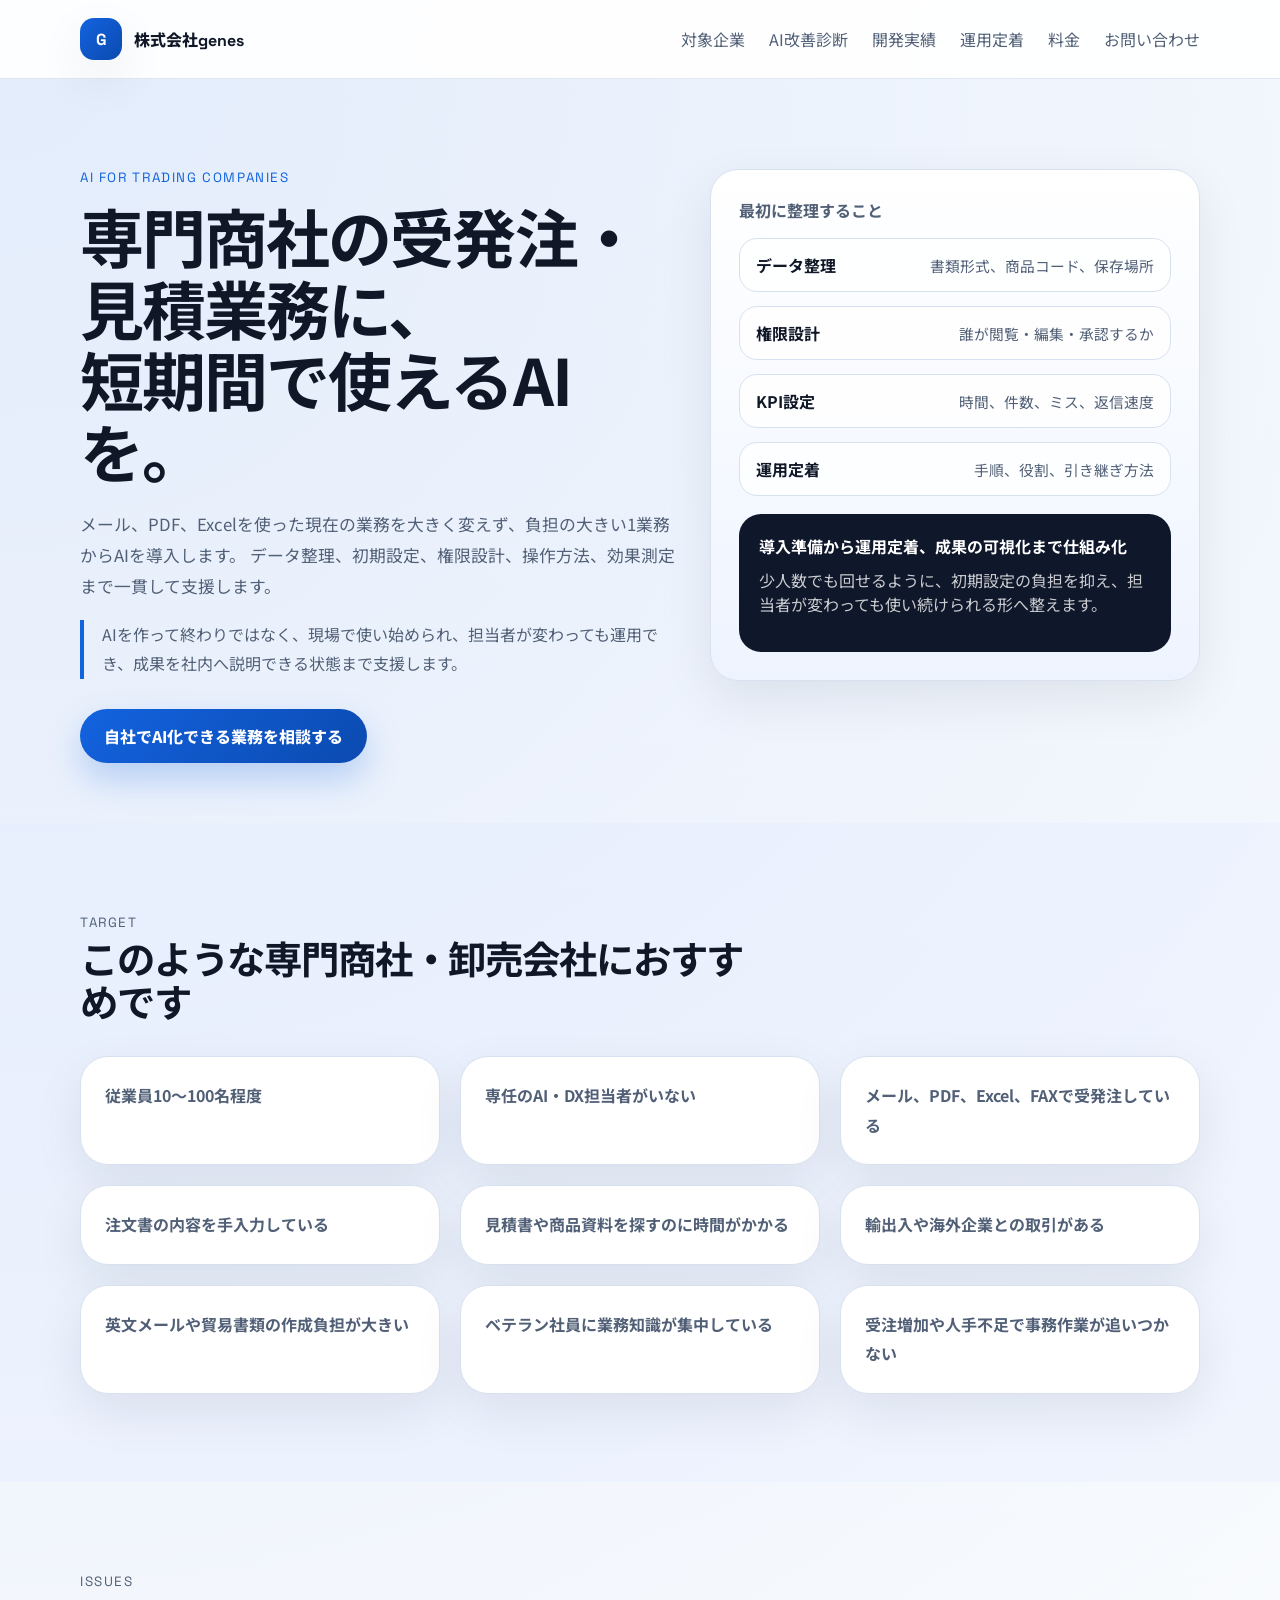
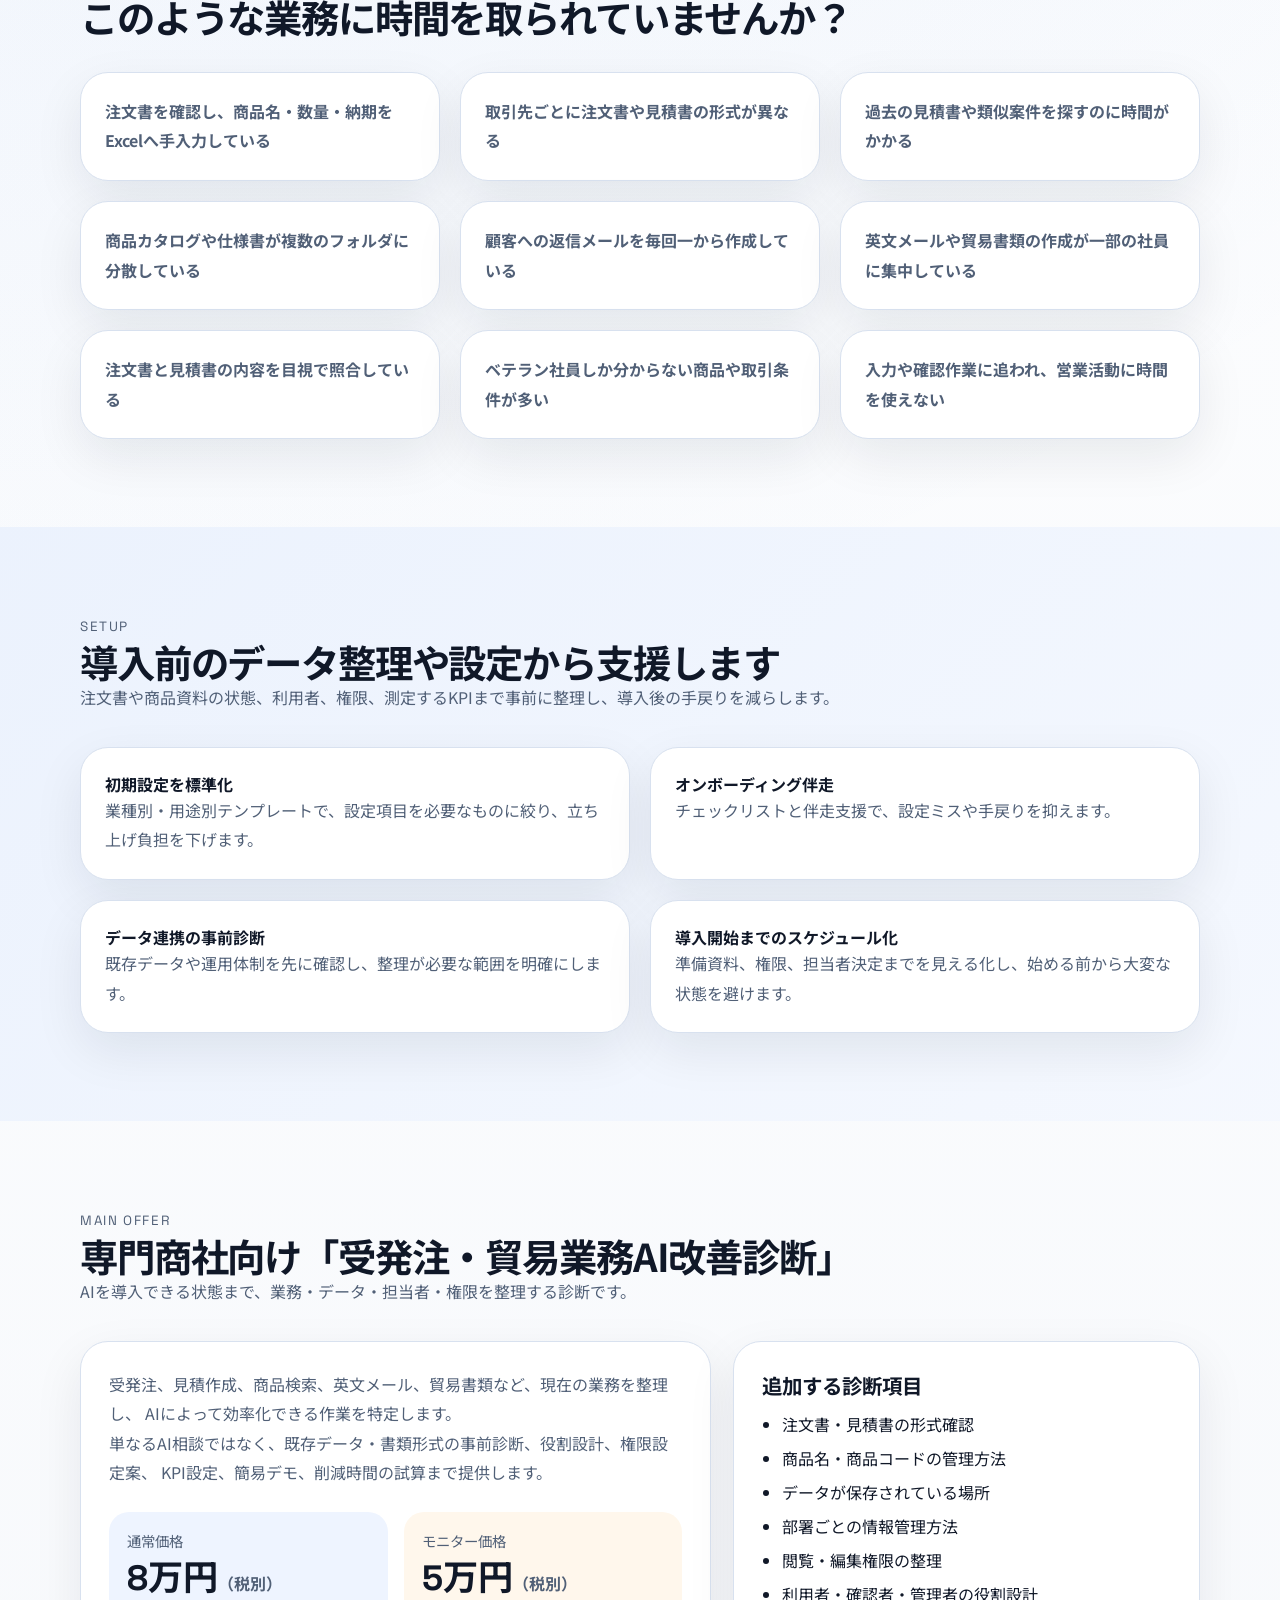
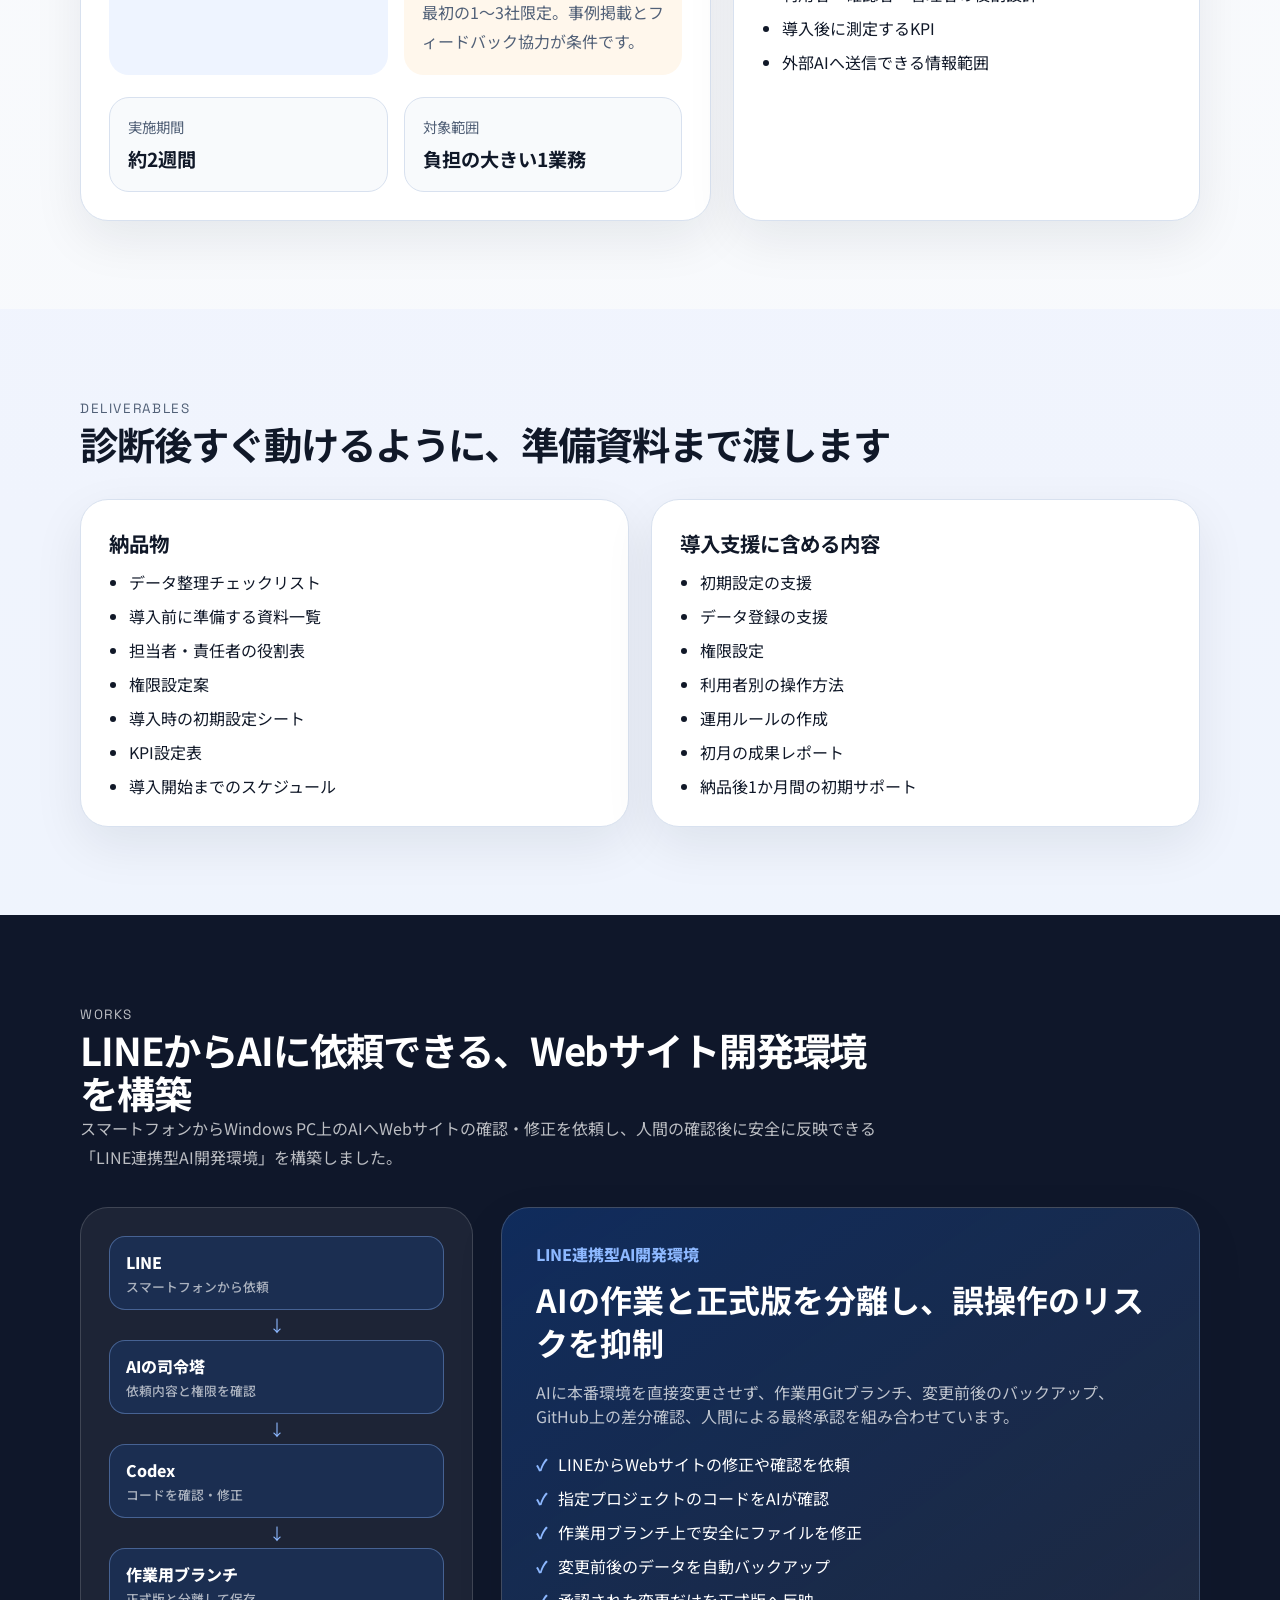
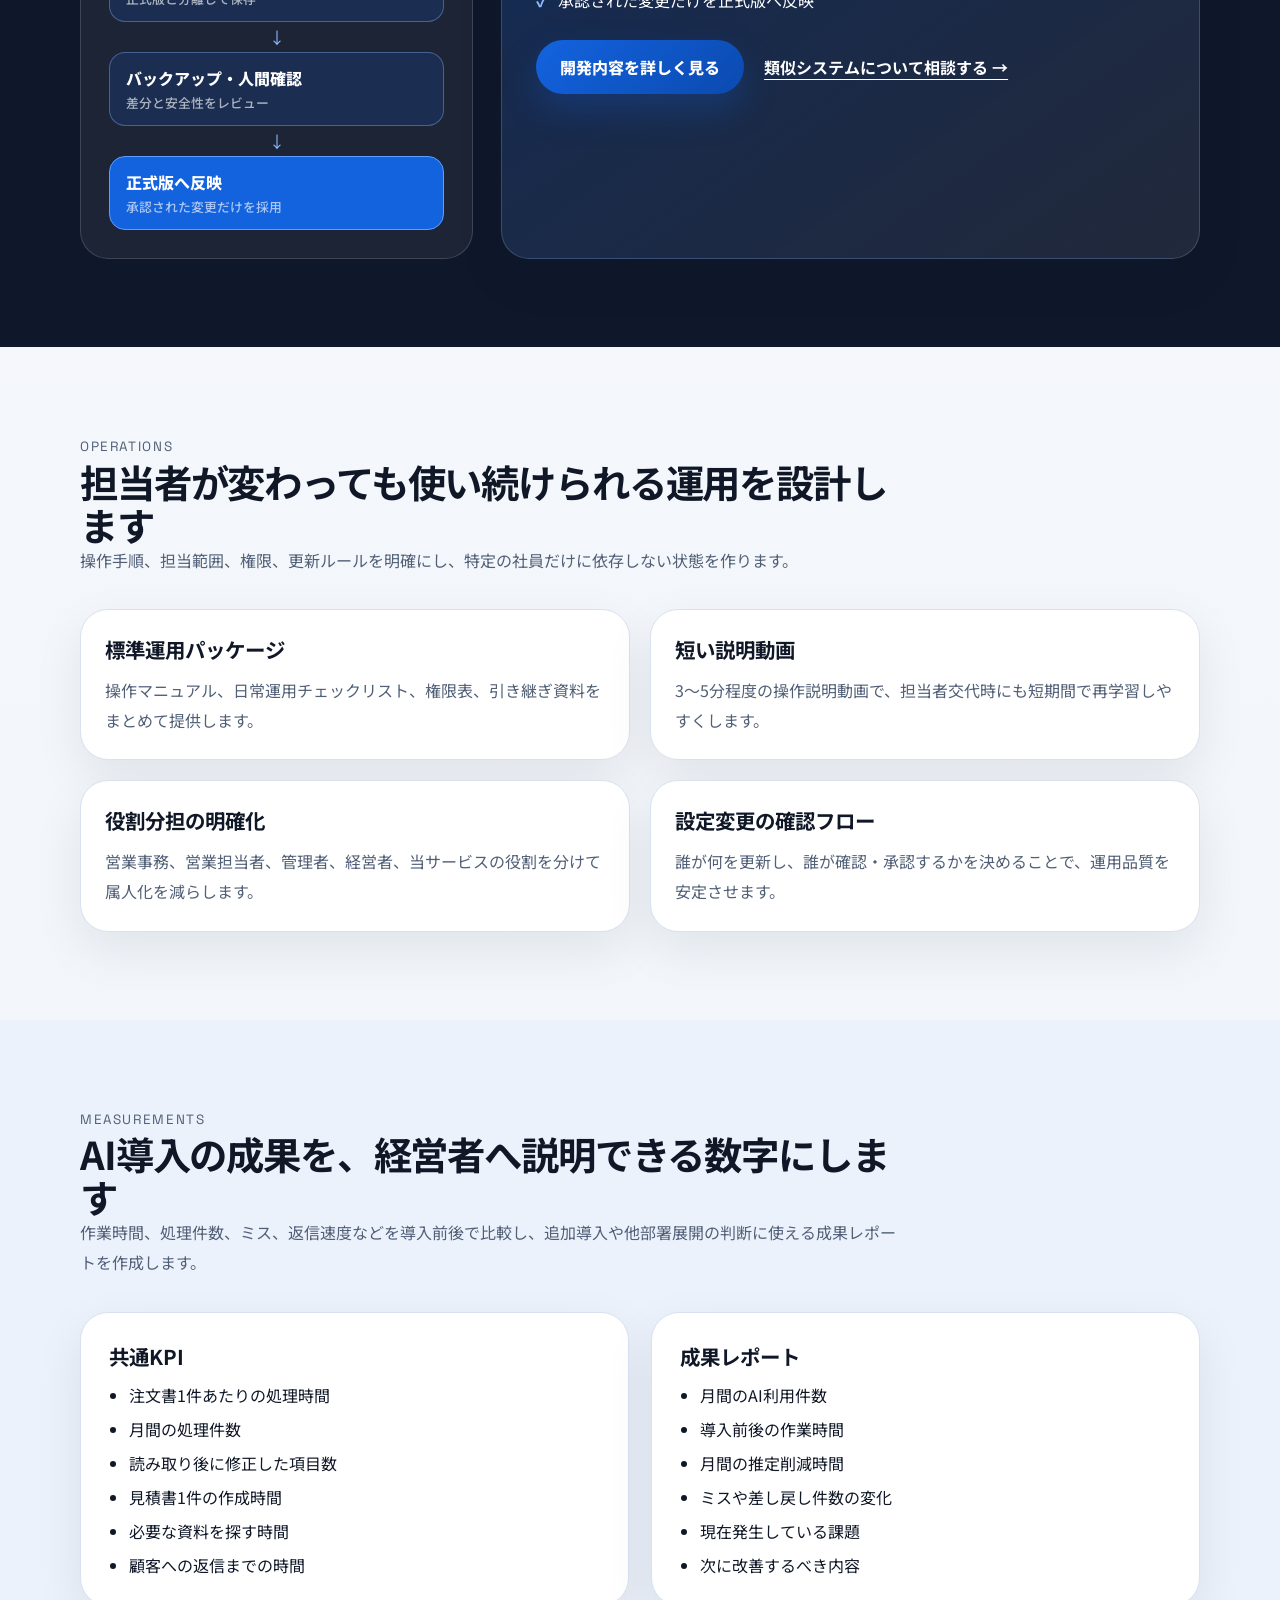
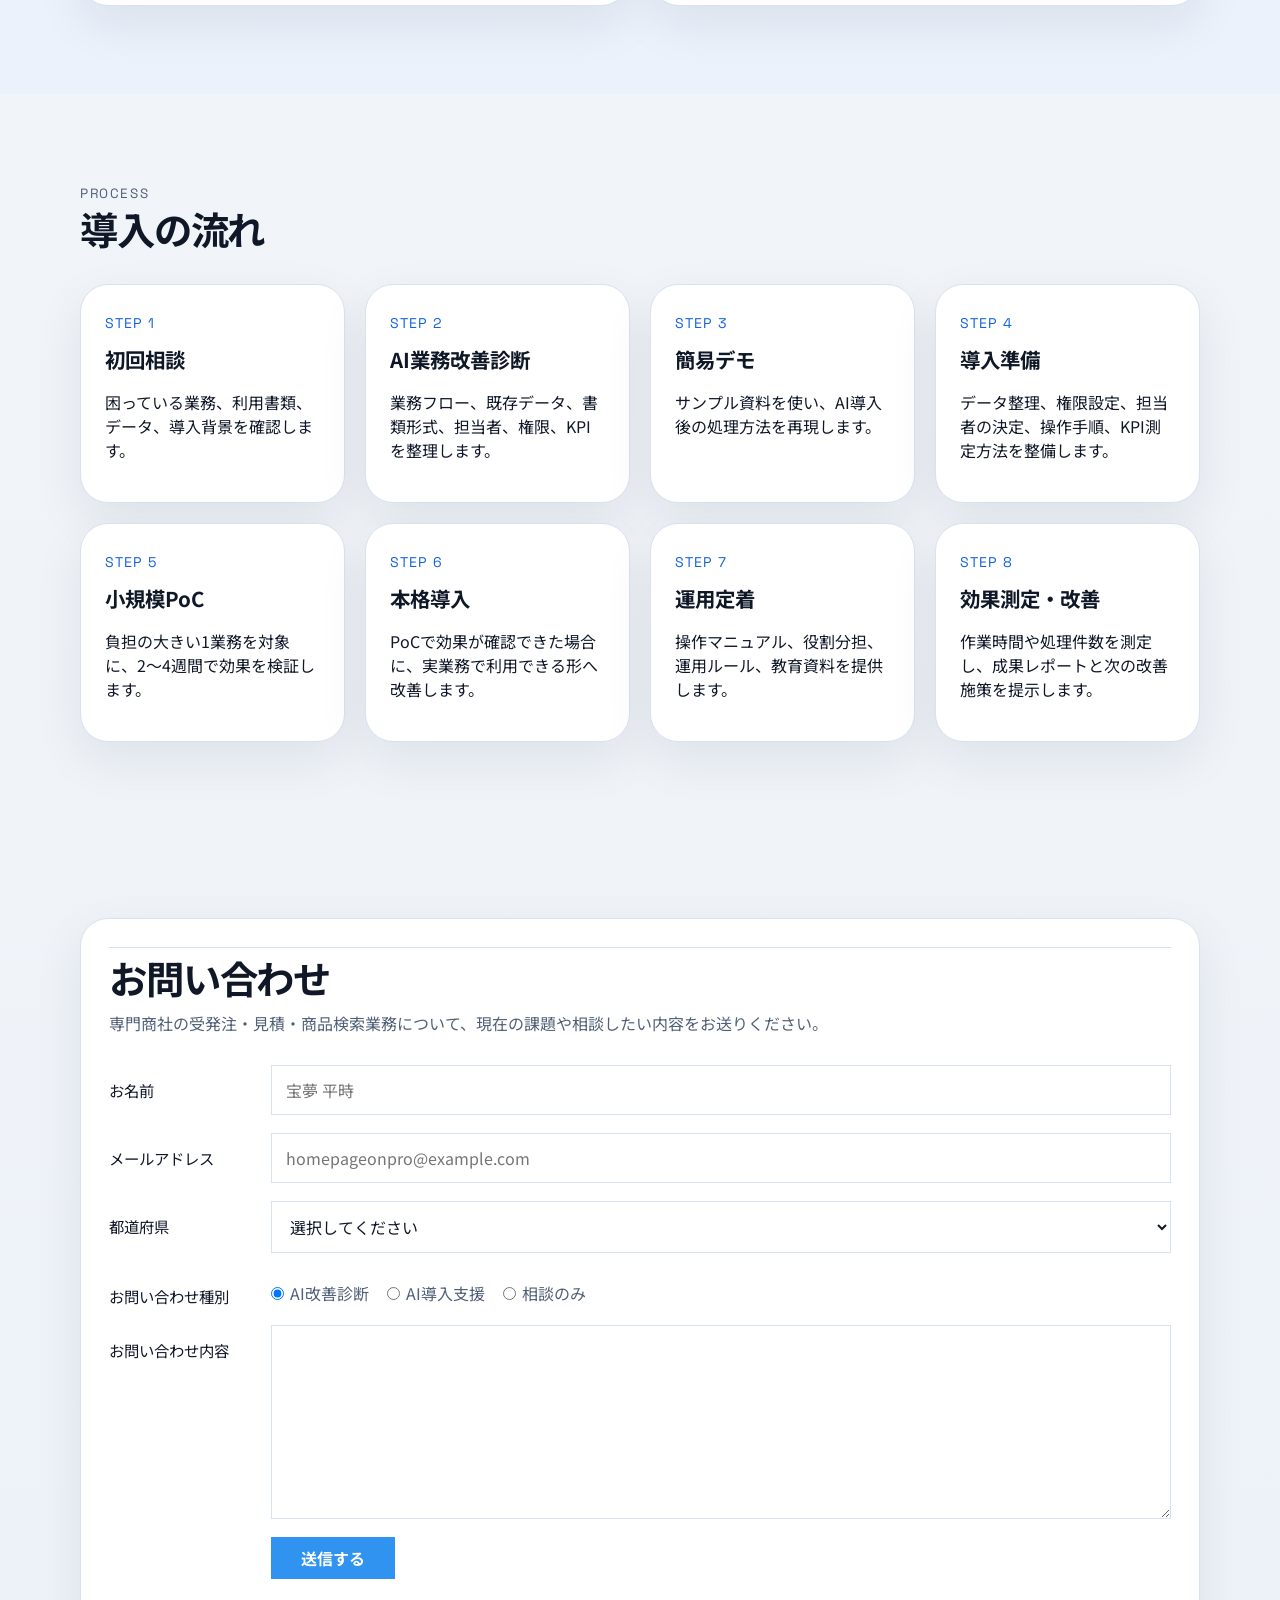
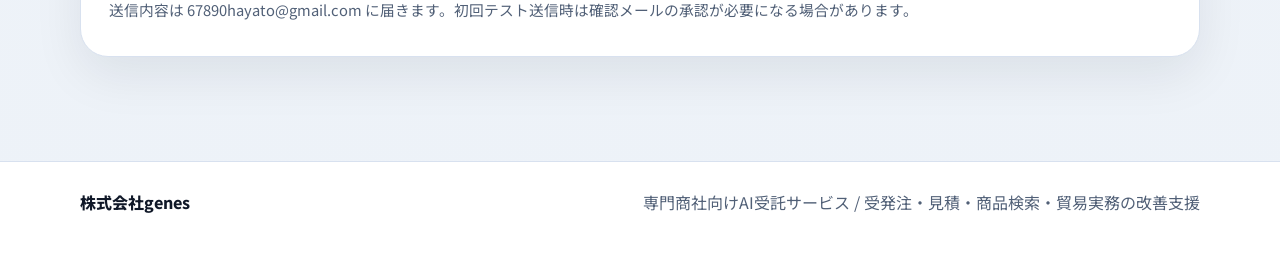
==== commit 73792ffa: "Add LINE AI development case study" ====
--- a/index.html
+++ b/index.html
@@ -8,6 +8,7 @@
     name="description"
     content="株式会社genesは、専門商社・卸売会社の受発注、見積、商品検索、英文メール対応を、今の業務フローを大きく変えずにAIで改善し、導入後の運用定着まで支援します。"
   >
+  <meta name="google-site-verification" content="FvM9-gZuSsZdyzN4kciWGEJbBOXkk09loGyepY-PZ0w">
   <meta name="robots" content="index, follow, max-image-preview:large, max-snippet:-1, max-video-preview:-1">
   <meta name="theme-color" content="#0b4fdb">
   <link rel="canonical" href="https://hayato-web-rho.vercel.app/">
@@ -53,6 +54,7 @@
       <nav class="menu">
         <a href="#target">対象企業</a>
         <a href="#diagnosis">AI改善診断</a>
+        <a href="#works">開発実績</a>
         <a href="#operations">運用定着</a>
         <a href="#pricing">料金</a>
         <a href="#contact">お問い合わせ</a>
@@ -262,6 +264,47 @@
       </div>
     </section>
 
+    <section class="section works-section" id="works">
+      <div class="container">
+        <div class="section-head">
+          <p class="eyebrow">WORKS</p>
+          <h2>LINEからAIに依頼できる、Webサイト開発環境を構築</h2>
+          <p>スマートフォンからWindows PC上のAIへWebサイトの確認・修正を依頼し、人間の確認後に安全に反映できる「LINE連携型AI開発環境」を構築しました。</p>
+        </div>
+        <div class="works-layout">
+          <div class="works-flow" aria-label="LINE連携型AI開発環境の処理フロー">
+            <div class="flow-node">LINE<span>スマートフォンから依頼</span></div>
+            <span class="flow-arrow" aria-hidden="true">↓</span>
+            <div class="flow-node">AIの司令塔<span>依頼内容と権限を確認</span></div>
+            <span class="flow-arrow" aria-hidden="true">↓</span>
+            <div class="flow-node">Codex<span>コードを確認・修正</span></div>
+            <span class="flow-arrow" aria-hidden="true">↓</span>
+            <div class="flow-node">作業用ブランチ<span>正式版と分離して保存</span></div>
+            <span class="flow-arrow" aria-hidden="true">↓</span>
+            <div class="flow-node">バックアップ・人間確認<span>差分と安全性をレビュー</span></div>
+            <span class="flow-arrow" aria-hidden="true">↓</span>
+            <div class="flow-node flow-node-final">正式版へ反映<span>承認された変更だけを採用</span></div>
+          </div>
+          <article class="works-card">
+            <p class="works-label">LINE連携型AI開発環境</p>
+            <h3>AIの作業と正式版を分離し、誤操作のリスクを抑制</h3>
+            <p>AIに本番環境を直接変更させず、作業用Gitブランチ、変更前後のバックアップ、GitHub上の差分確認、人間による最終承認を組み合わせています。</p>
+            <ul class="feature-list">
+              <li>LINEからWebサイトの修正や確認を依頼</li>
+              <li>指定プロジェクトのコードをAIが確認</li>
+              <li>作業用ブランチ上で安全にファイルを修正</li>
+              <li>変更前後のデータを自動バックアップ</li>
+              <li>承認された変更だけを正式版へ反映</li>
+            </ul>
+            <div class="works-actions">
+              <a class="button primary" href="works/line-ai-development.html">開発内容を詳しく見る</a>
+              <a class="text-link" href="#contact">類似システムについて相談する →</a>
+            </div>
+          </article>
+        </div>
+      </div>
+    </section>
+
     <section class="section" id="operations">
       <div class="container">
         <div class="section-head">
--- a/styles.css
+++ b/styles.css
@@ -197,6 +197,7 @@
 }
 
 .panel-card,
+.works-card,
 .target-card,
 .issue-card,
 .result-card,
@@ -285,6 +286,254 @@
     #f9fbff;
 }
 
+.works-section {
+  background: var(--surface-strong);
+  color: #fff;
+}
+
+.works-section .eyebrow {
+  color: #8db8ff;
+}
+
+.works-section .section-head p,
+.works-card > p {
+  color: rgba(255, 255, 255, 0.72);
+}
+
+.works-layout {
+  display: grid;
+  grid-template-columns: minmax(280px, 0.72fr) minmax(0, 1.28fr);
+  gap: 28px;
+  align-items: stretch;
+}
+
+.works-flow {
+  display: flex;
+  flex-direction: column;
+  justify-content: center;
+  padding: 28px;
+  border: 1px solid rgba(255, 255, 255, 0.15);
+  border-radius: 28px;
+  background: rgba(255, 255, 255, 0.06);
+}
+
+.flow-node {
+  padding: 13px 16px;
+  border: 1px solid rgba(141, 184, 255, 0.38);
+  border-radius: 16px;
+  background: rgba(19, 99, 223, 0.16);
+  font-weight: 800;
+}
+
+.flow-node span {
+  display: block;
+  margin-top: 3px;
+  color: rgba(255, 255, 255, 0.64);
+  font-size: 0.8rem;
+  font-weight: 500;
+}
+
+.flow-node-final {
+  background: var(--accent);
+  border-color: #5f9cff;
+}
+
+.flow-arrow {
+  align-self: center;
+  padding: 3px 0;
+  color: #8db8ff;
+}
+
+.works-card {
+  padding: 34px;
+  color: #fff;
+  background: linear-gradient(145deg, rgba(19, 99, 223, 0.28), rgba(255, 255, 255, 0.08));
+  border-color: rgba(255, 255, 255, 0.16);
+}
+
+.works-label {
+  margin: 0 0 12px;
+  color: #8db8ff !important;
+  font-weight: 800;
+}
+
+.works-card h3 {
+  margin: 0 0 16px;
+  font-size: clamp(1.6rem, 2.5vw, 2.25rem);
+  line-height: 1.35;
+}
+
+.feature-list {
+  display: grid;
+  gap: 10px;
+  margin: 24px 0 0;
+  padding: 0;
+  list-style: none;
+}
+
+.feature-list li::before {
+  content: "✓";
+  margin-right: 10px;
+  color: #8db8ff;
+  font-weight: 800;
+}
+
+.works-actions {
+  display: flex;
+  flex-wrap: wrap;
+  align-items: center;
+  gap: 20px;
+  margin-top: 28px;
+}
+
+.text-link {
+  color: #fff;
+  font-weight: 700;
+  text-decoration: underline;
+  text-underline-offset: 5px;
+}
+
+.work-detail-hero {
+  padding: 90px 0 70px;
+  color: #fff;
+  background: var(--surface-strong);
+}
+
+.work-detail-hero h1 {
+  max-width: 900px;
+  margin: 0;
+  font-size: clamp(2.6rem, 6vw, 5.2rem);
+  line-height: 1.1;
+}
+
+.work-detail-hero .lead {
+  max-width: 800px;
+  color: rgba(255, 255, 255, 0.74);
+}
+
+.detail-grid {
+  display: grid;
+  grid-template-columns: repeat(2, minmax(0, 1fr));
+  gap: 22px;
+}
+
+.detail-card {
+  padding: 28px;
+  border: 1px solid var(--line);
+  border-radius: 24px;
+  background: #fff;
+}
+
+.detail-card h3 {
+  margin: 0 0 12px;
+}
+
+.detail-card p,
+.detail-card li,
+.detail-lead {
+  color: var(--muted);
+  line-height: 1.8;
+}
+
+.detail-card ul {
+  margin: 0;
+  padding-left: 20px;
+}
+
+.system-flow {
+  display: grid;
+  grid-template-columns: repeat(5, minmax(0, 1fr));
+  gap: 12px;
+  margin-top: 28px;
+}
+
+.system-step {
+  position: relative;
+  padding: 20px 14px;
+  border-radius: 18px;
+  background: var(--surface-soft);
+  text-align: center;
+  font-weight: 800;
+}
+
+.system-step:not(:last-child)::after {
+  content: "→";
+  position: absolute;
+  top: 50%;
+  right: -11px;
+  z-index: 1;
+  color: var(--accent);
+  transform: translateY(-50%);
+}
+
+.tech-list {
+  display: flex;
+  flex-wrap: wrap;
+  gap: 10px;
+  padding: 0;
+  list-style: none;
+}
+
+.tech-list li {
+  padding: 9px 14px;
+  border-radius: 999px;
+  background: var(--surface-soft);
+  color: var(--accent-strong);
+  font-weight: 700;
+}
+
+.screenshot-grid {
+  display: grid;
+  grid-template-columns: repeat(2, minmax(0, 1fr));
+  gap: 24px;
+}
+
+.screenshot-card {
+  margin: 0;
+  overflow: hidden;
+  border: 1px solid var(--line);
+  border-radius: 24px;
+  background: #fff;
+  box-shadow: var(--shadow);
+}
+
+.screenshot-frame {
+  display: grid;
+  min-height: 330px;
+  place-items: center;
+  padding: 20px;
+}
+
+.screenshot-frame-dark {
+  background: #0e1117;
+}
+
+.screenshot-frame img {
+  display: block;
+  width: 100%;
+  height: auto;
+  border-radius: 8px;
+}
+
+.screenshot-frame-wide img {
+  border-radius: 4px;
+}
+
+.screenshot-card figcaption {
+  display: grid;
+  gap: 8px;
+  padding: 22px 24px 24px;
+}
+
+.screenshot-card figcaption strong {
+  font-size: 1.08rem;
+}
+
+.screenshot-card figcaption span {
+  color: var(--muted);
+  line-height: 1.7;
+}
+
 .section-head {
   max-width: 820px;
   margin-bottom: 34px;
@@ -701,6 +950,7 @@
   }
 
   .hero-grid,
+  .works-layout,
   .flow-compare,
   .results-grid,
   .strength-grid,
@@ -719,6 +969,33 @@
   .offer-price-wrap,
   .offer-meta {
     grid-template-columns: 1fr;
+  }
+}
+
+@media (max-width: 780px) {
+  .system-flow {
+    grid-template-columns: 1fr;
+  }
+
+  .system-step:not(:last-child)::after {
+    content: "↓";
+    top: auto;
+    right: 50%;
+    bottom: -15px;
+    transform: translateX(50%);
+  }
+
+  .detail-grid {
+    grid-template-columns: 1fr;
+  }
+
+  .screenshot-grid {
+    grid-template-columns: 1fr;
+  }
+
+  .screenshot-frame {
+    min-height: 0;
+    padding: 12px;
   }
 }
 
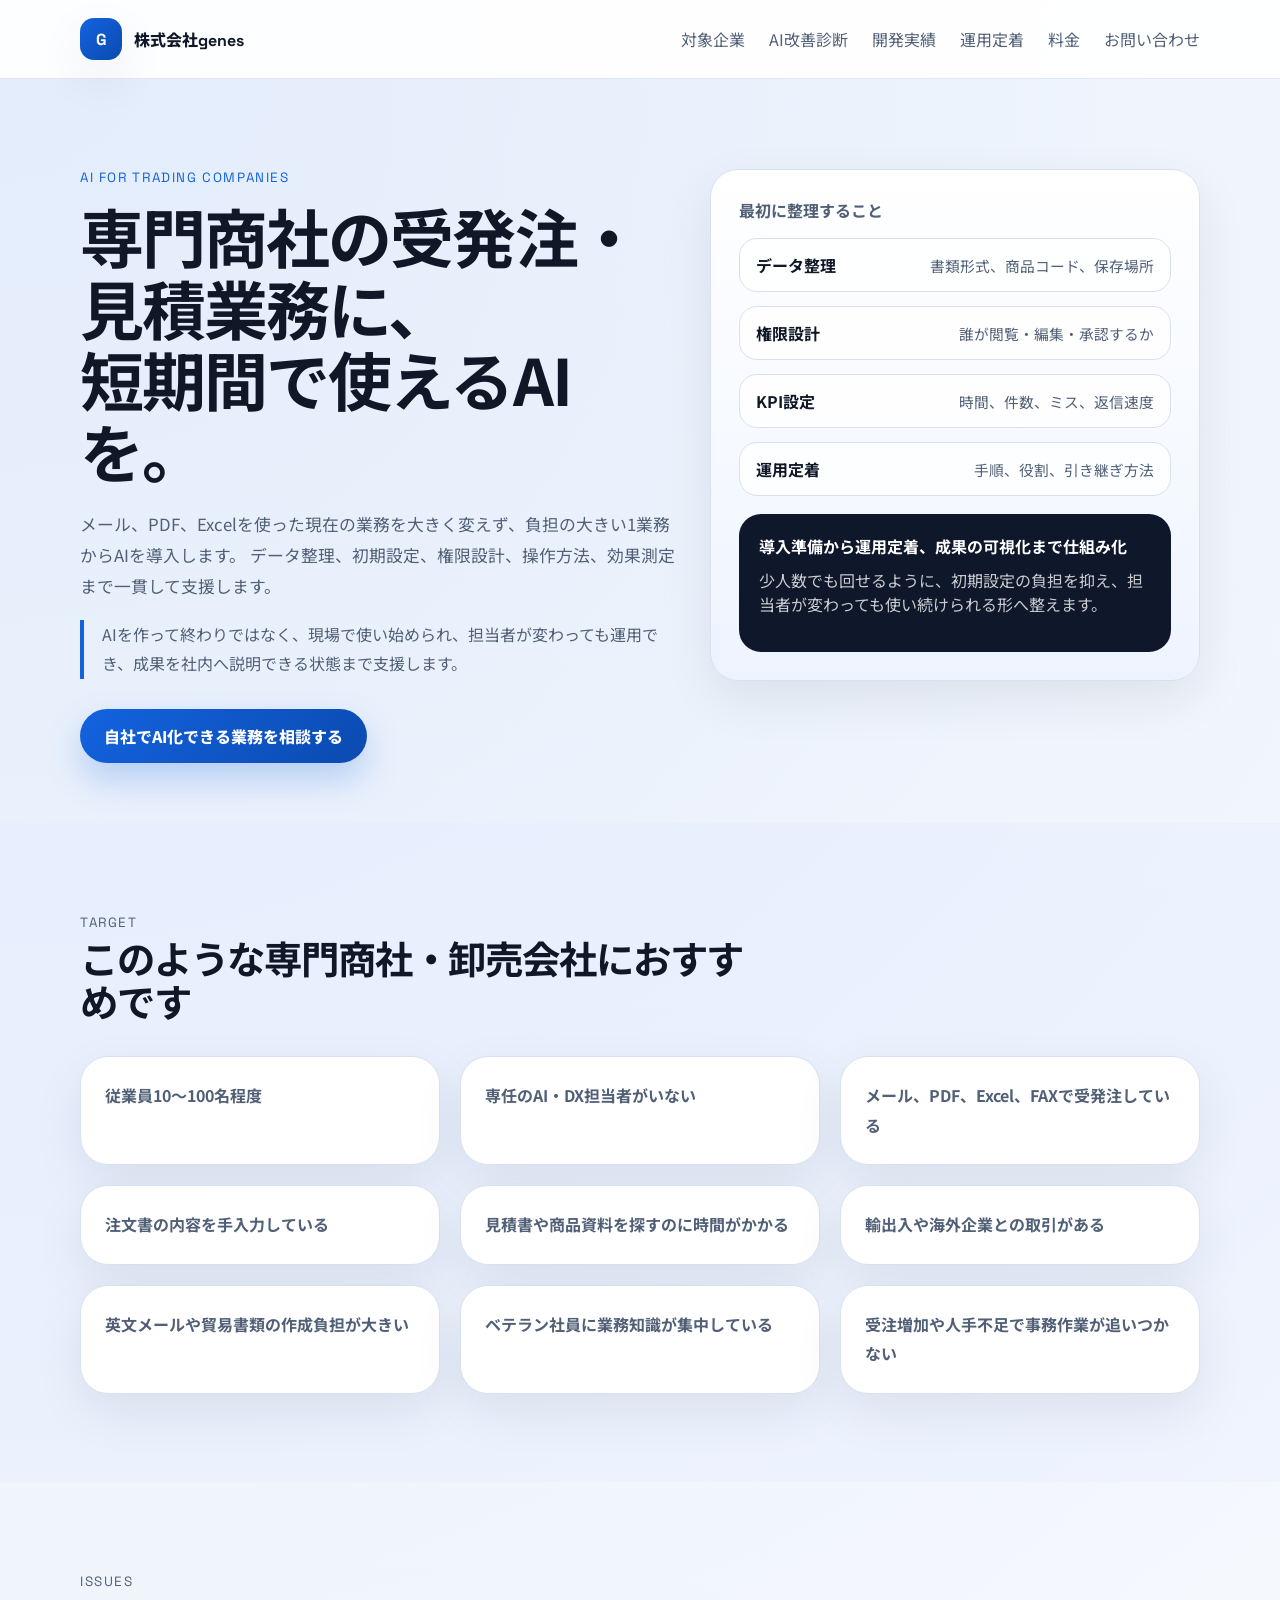
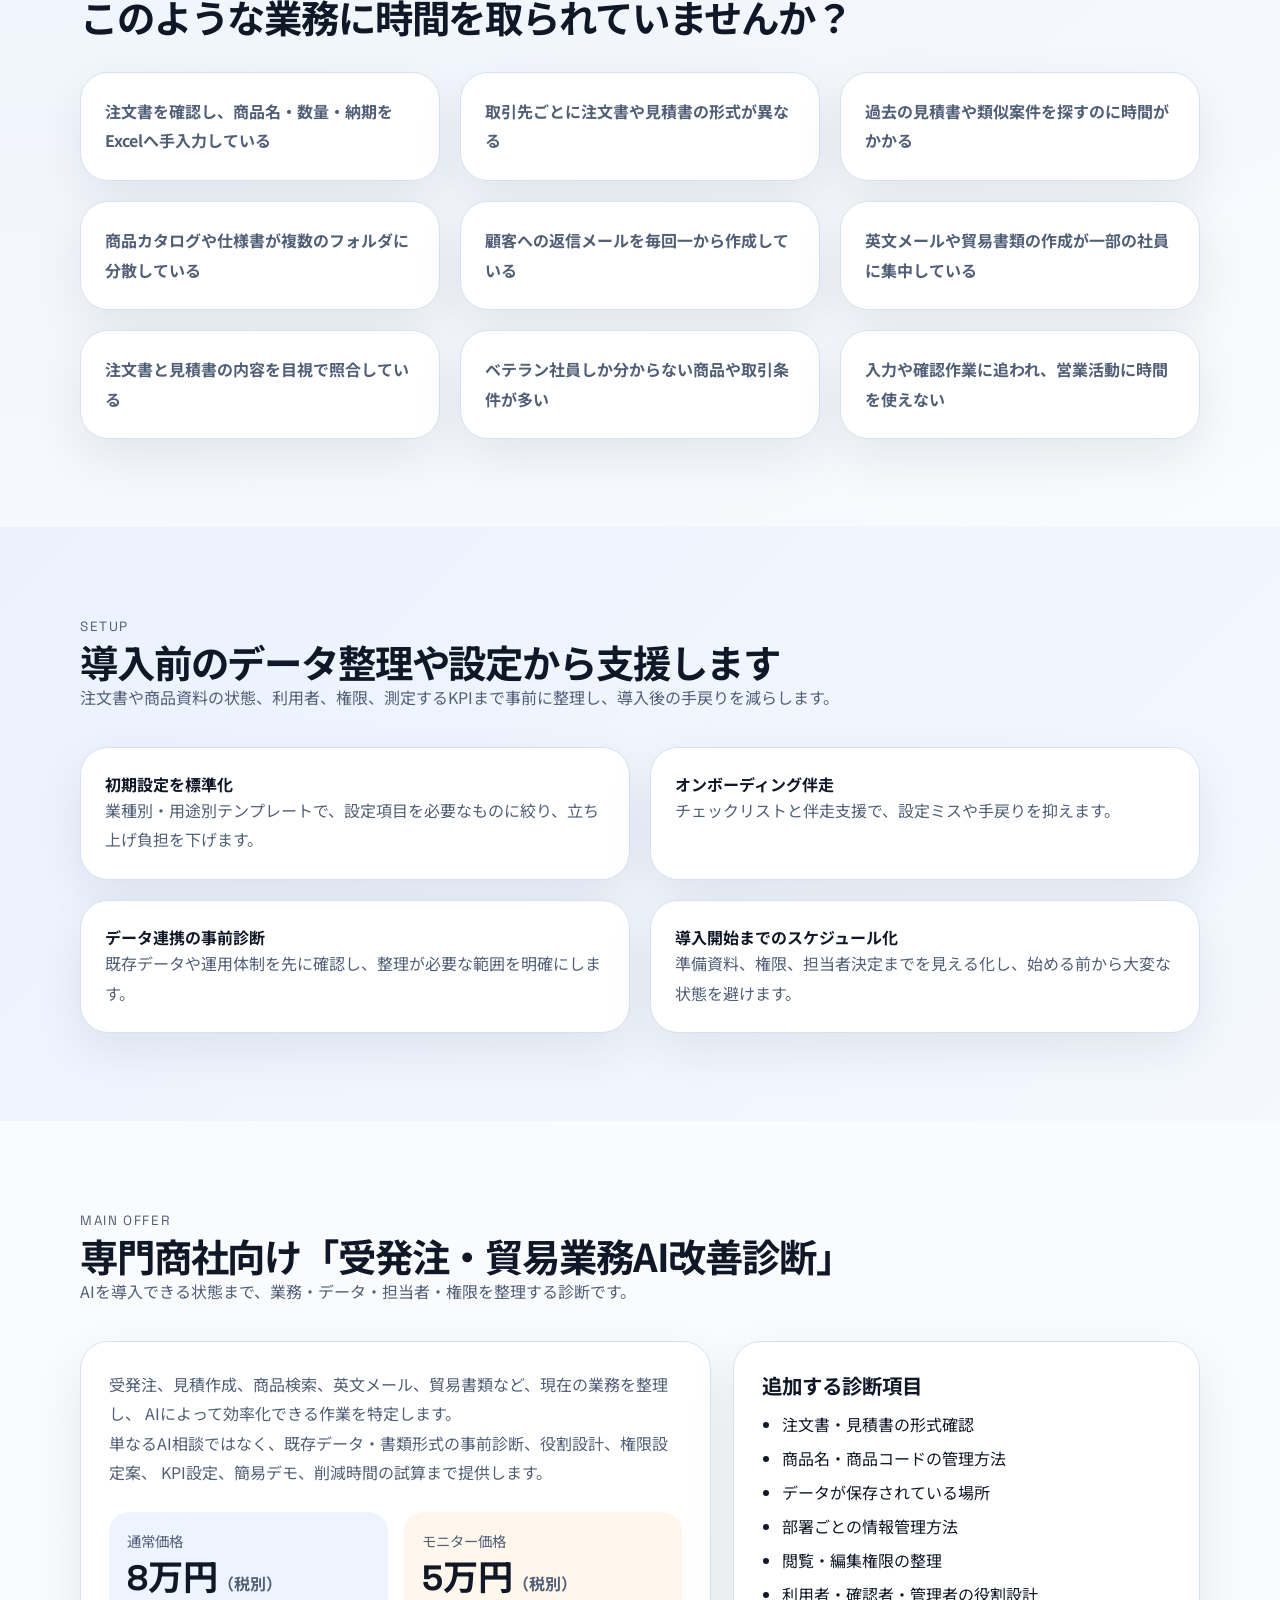
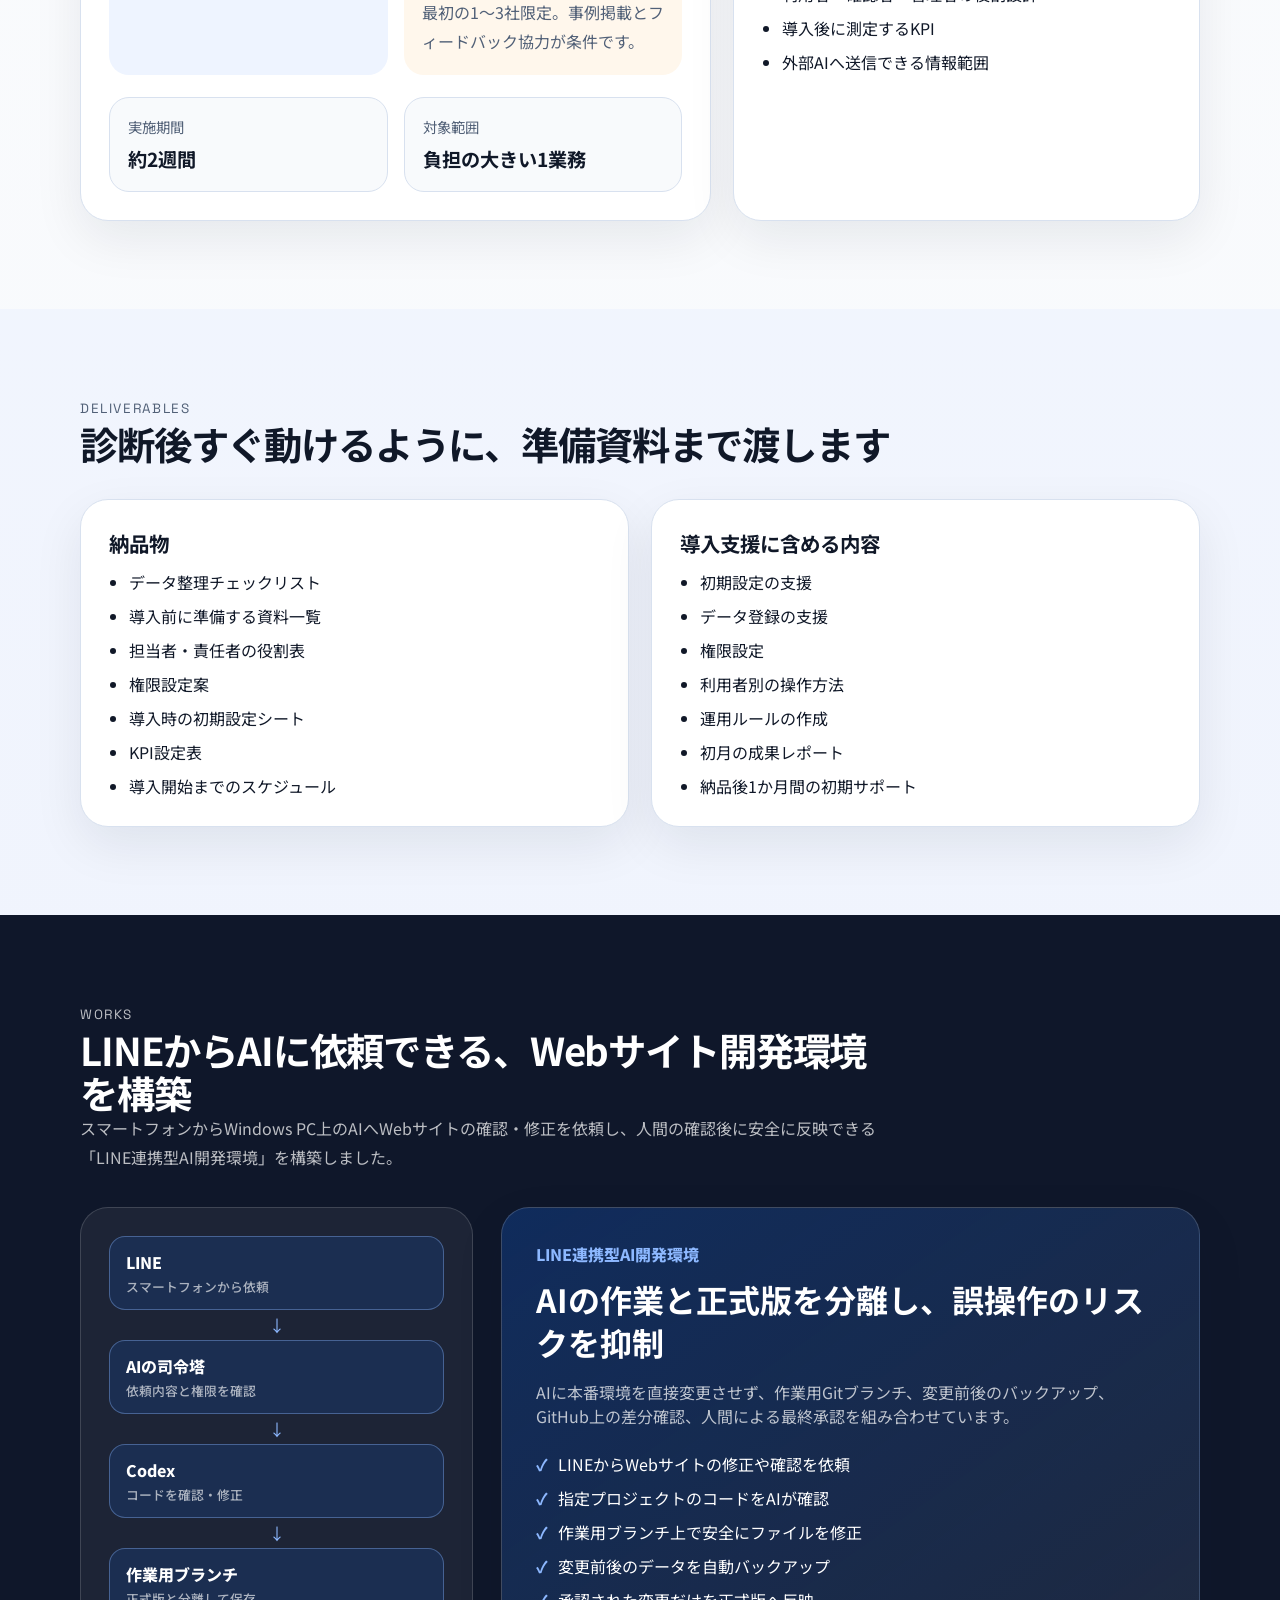
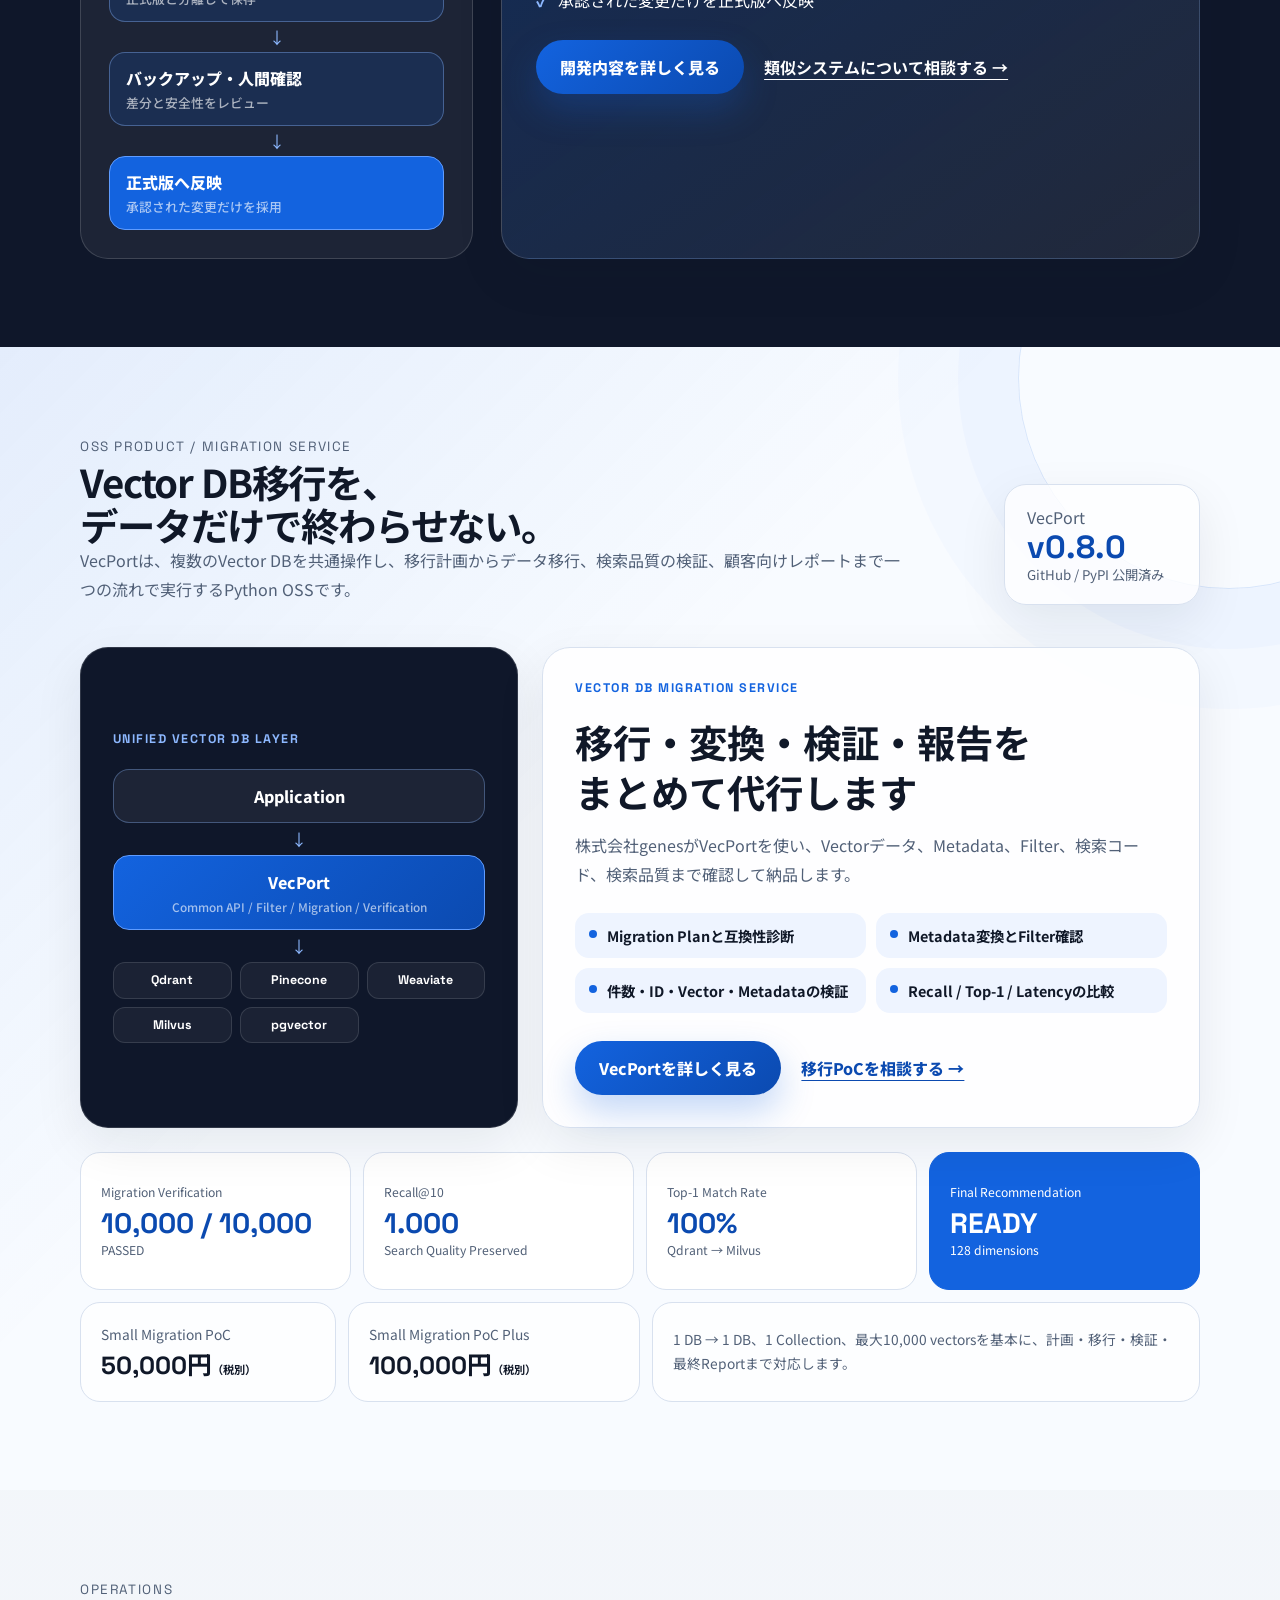
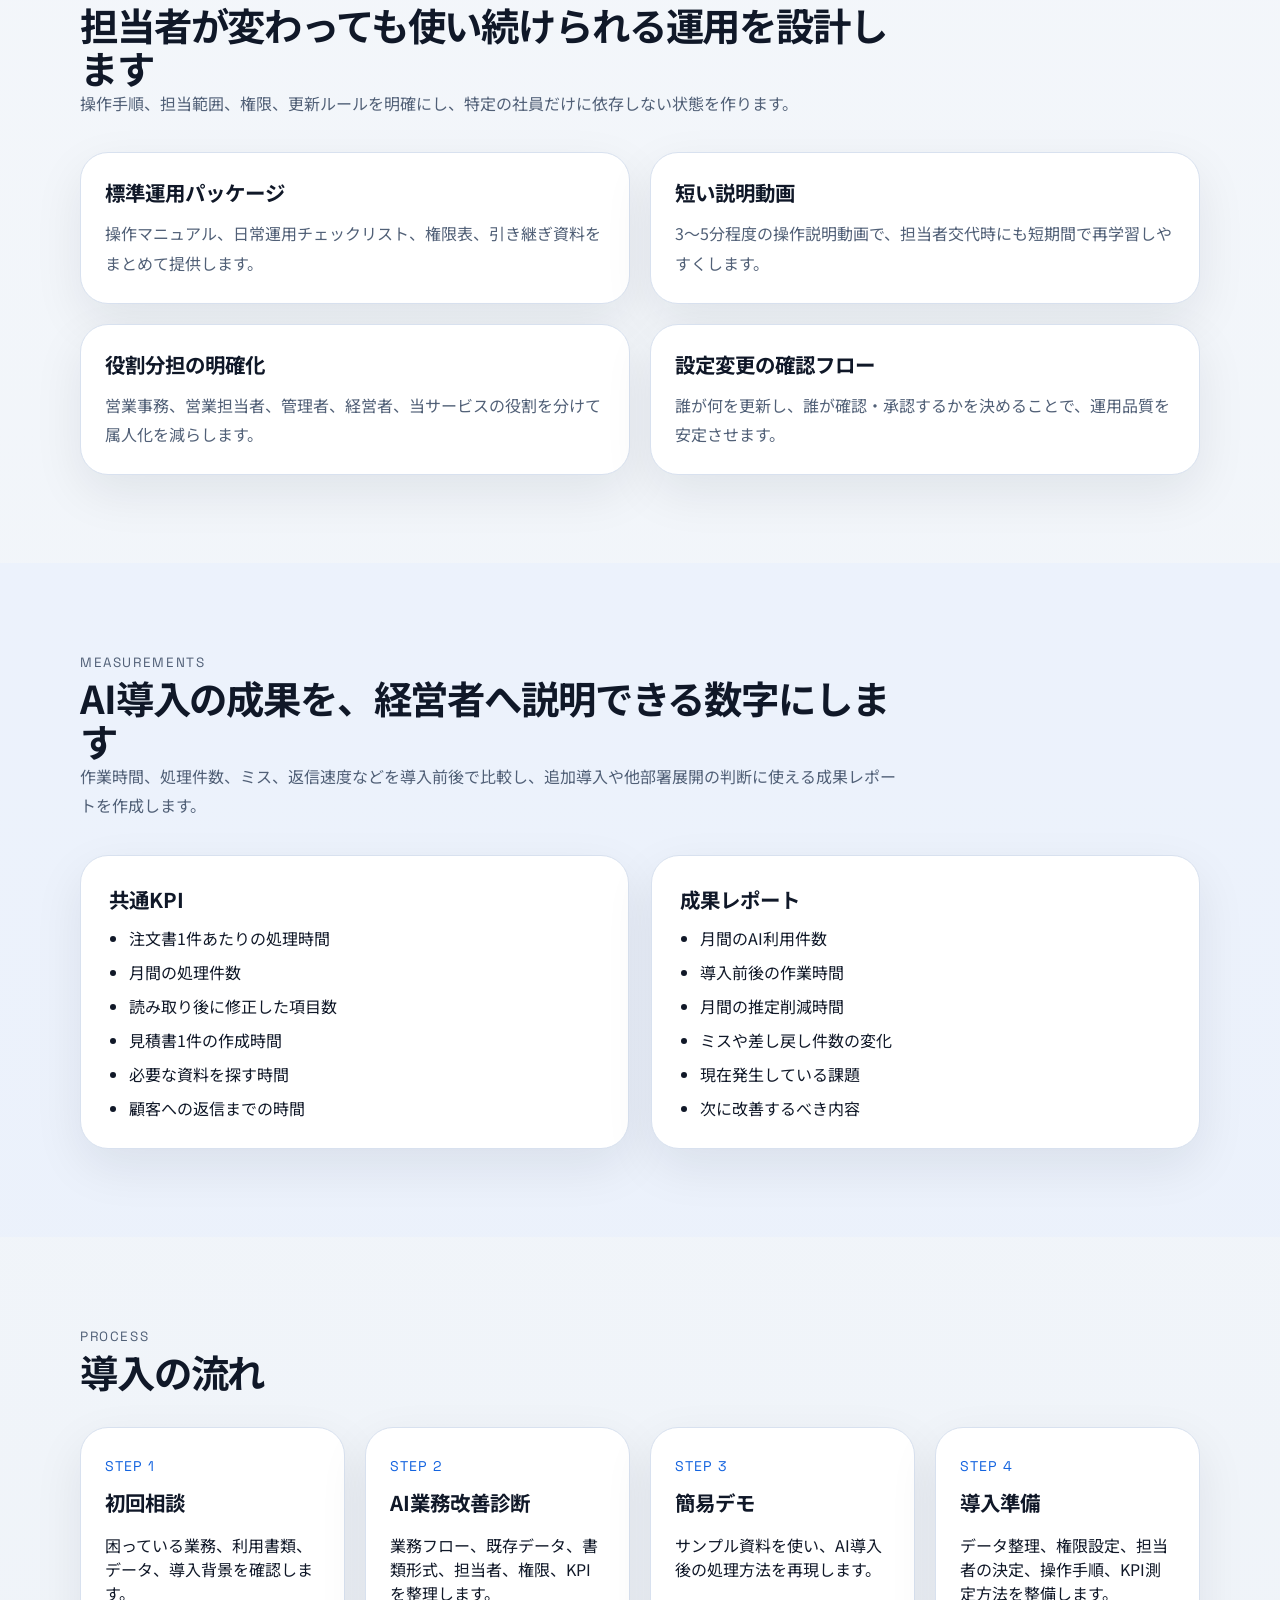
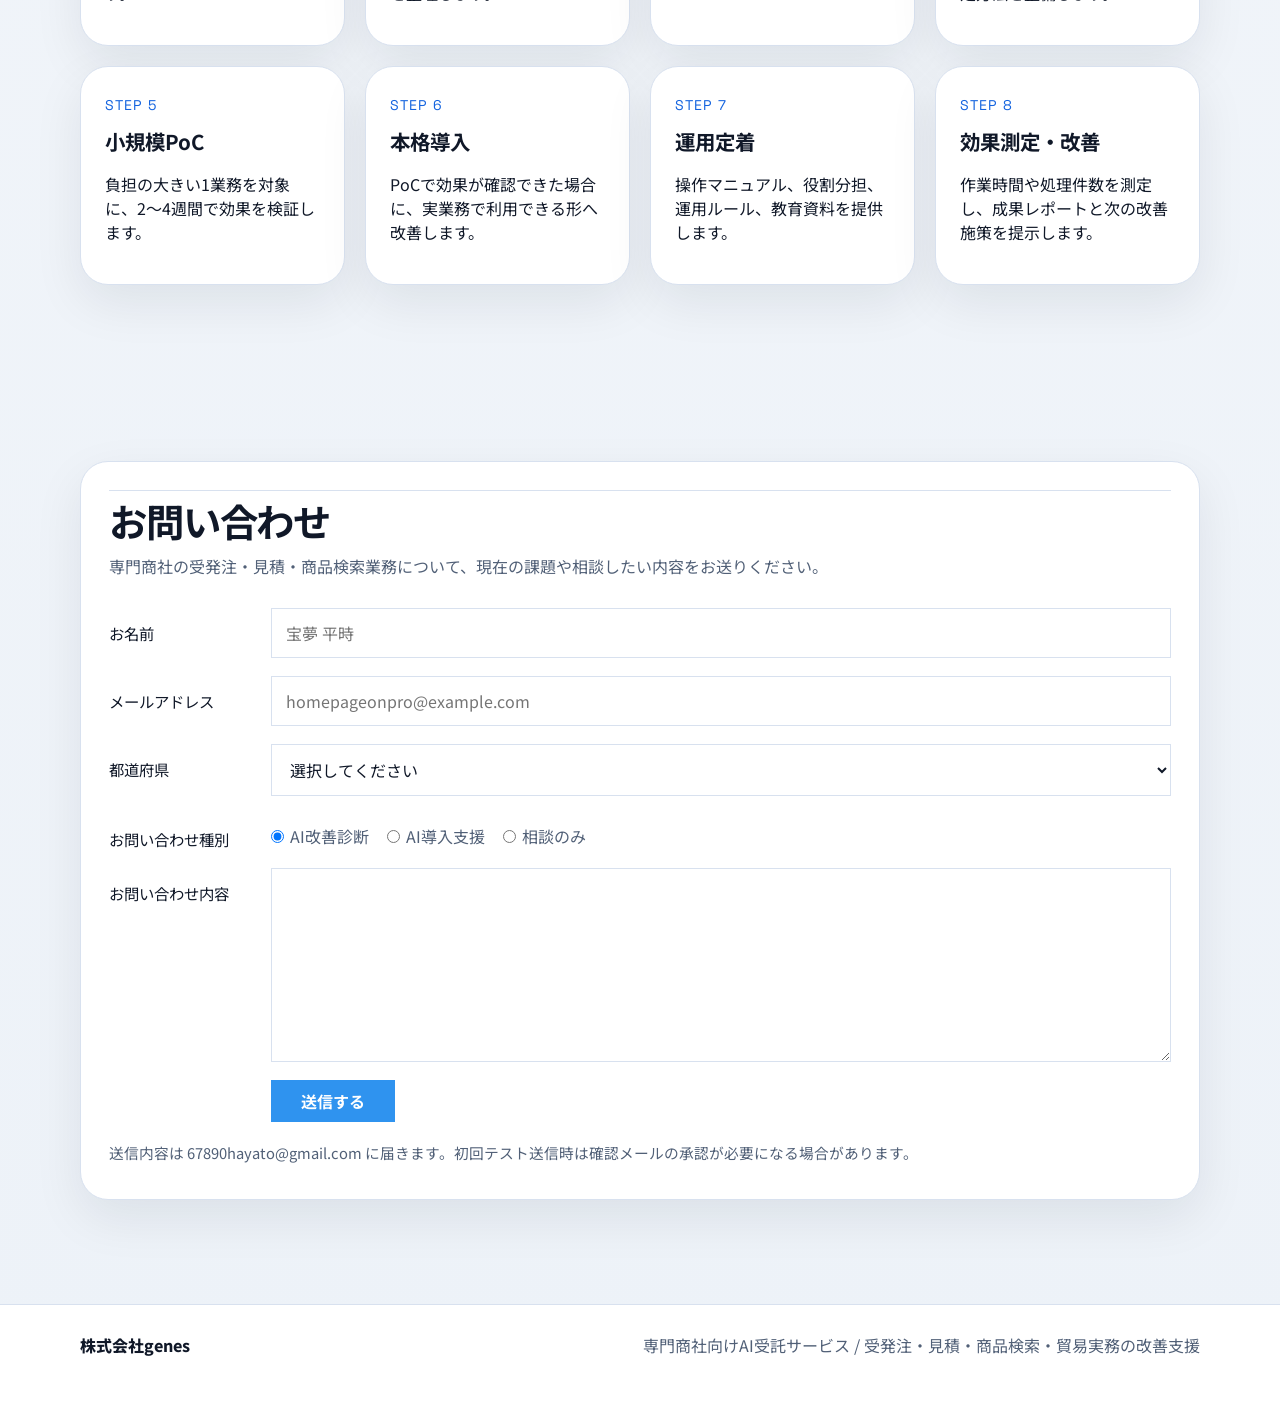
==== commit a27b4d99: "Add VecPort migration service pages" ====
--- a/index.html
+++ b/index.html
@@ -305,6 +305,75 @@
       </div>
     </section>
 
+    <section class="section vecport-section" id="vecport">
+      <div class="container">
+        <div class="vecport-heading-row">
+          <div class="section-head">
+            <p class="eyebrow">OSS PRODUCT / MIGRATION SERVICE</p>
+            <h2>Vector DB移行を、<br>データだけで終わらせない。</h2>
+            <p>VecPortは、複数のVector DBを共通操作し、移行計画からデータ移行、検索品質の検証、顧客向けレポートまで一つの流れで実行するPython OSSです。</p>
+          </div>
+          <div class="vecport-release-badge">
+            <span>VecPort</span>
+            <strong>v0.8.0</strong>
+            <small>GitHub / PyPI 公開済み</small>
+          </div>
+        </div>
+
+        <div class="vecport-showcase">
+          <div class="vecport-architecture" aria-label="VecPortの構成">
+            <p class="vecport-panel-label">UNIFIED VECTOR DB LAYER</p>
+            <div class="vecport-stack-node">Application</div>
+            <span class="vecport-stack-arrow" aria-hidden="true">↓</span>
+            <div class="vecport-stack-node vecport-stack-core">VecPort<span>Common API / Filter / Migration / Verification</span></div>
+            <span class="vecport-stack-arrow" aria-hidden="true">↓</span>
+            <div class="vecport-db-grid">
+              <span>Qdrant</span>
+              <span>Pinecone</span>
+              <span>Weaviate</span>
+              <span>Milvus</span>
+              <span>pgvector</span>
+            </div>
+          </div>
+
+          <div class="vecport-product-card">
+            <p class="vecport-panel-label">VECTOR DB MIGRATION SERVICE</p>
+            <h3>移行・変換・検証・報告を<br>まとめて代行します</h3>
+            <p>株式会社genesがVecPortを使い、Vectorデータ、Metadata、Filter、検索コード、検索品質まで確認して納品します。</p>
+            <ul class="vecport-scope-list">
+              <li>Migration Planと互換性診断</li>
+              <li>Metadata変換とFilter確認</li>
+              <li>件数・ID・Vector・Metadataの検証</li>
+              <li>Recall / Top-1 / Latencyの比較</li>
+            </ul>
+            <div class="works-actions">
+              <a class="button primary" href="works/vecport-migration.html">VecPortを詳しく見る</a>
+              <a class="vecport-text-link" href="#contact">移行PoCを相談する →</a>
+            </div>
+          </div>
+        </div>
+
+        <div class="vecport-proof-grid" aria-label="QdrantからMilvusへの移行検証結果">
+          <div><span>Migration Verification</span><strong>10,000 / 10,000</strong><small>PASSED</small></div>
+          <div><span>Recall@10</span><strong>1.000</strong><small>Search Quality Preserved</small></div>
+          <div><span>Top-1 Match Rate</span><strong>100%</strong><small>Qdrant → Milvus</small></div>
+          <div class="vecport-proof-ready"><span>Final Recommendation</span><strong>READY</strong><small>128 dimensions</small></div>
+        </div>
+
+        <div class="vecport-price-row">
+          <article>
+            <span>Small Migration PoC</span>
+            <strong>50,000円<small>（税別）</small></strong>
+          </article>
+          <article>
+            <span>Small Migration PoC Plus</span>
+            <strong>100,000円<small>（税別）</small></strong>
+          </article>
+          <p>1 DB → 1 DB、1 Collection、最大10,000 vectorsを基本に、計画・移行・検証・最終Reportまで対応します。</p>
+        </div>
+      </div>
+    </section>
+
     <section class="section" id="operations">
       <div class="container">
         <div class="section-head">
--- a/styles.css
+++ b/styles.css
@@ -393,6 +393,267 @@
   text-underline-offset: 5px;
 }
 
+.vecport-section {
+  position: relative;
+  overflow: hidden;
+  background:
+    linear-gradient(135deg, rgba(19, 99, 223, 0.09), transparent 42%),
+    #f8fbff;
+}
+
+.vecport-section::before {
+  content: "";
+  position: absolute;
+  top: -180px;
+  right: -160px;
+  width: 420px;
+  height: 420px;
+  border: 1px solid rgba(19, 99, 223, 0.14);
+  border-radius: 50%;
+  box-shadow: 0 0 0 60px rgba(19, 99, 223, 0.025), 0 0 0 120px rgba(19, 99, 223, 0.02);
+}
+
+.vecport-heading-row {
+  position: relative;
+  display: grid;
+  grid-template-columns: minmax(0, 1fr) auto;
+  gap: 36px;
+  align-items: end;
+}
+
+.vecport-heading-row .section-head {
+  margin-bottom: 0;
+}
+
+.vecport-release-badge {
+  display: grid;
+  min-width: 196px;
+  padding: 20px 22px;
+  border: 1px solid var(--line);
+  border-radius: 22px;
+  background: rgba(255, 255, 255, 0.78);
+  box-shadow: var(--shadow);
+}
+
+.vecport-release-badge span,
+.vecport-release-badge small {
+  color: var(--muted);
+}
+
+.vecport-release-badge strong {
+  margin: 2px 0;
+  color: var(--accent-strong);
+  font: 700 2rem/1 "Space Grotesk", sans-serif;
+}
+
+.vecport-showcase {
+  position: relative;
+  display: grid;
+  grid-template-columns: minmax(300px, 0.8fr) minmax(0, 1.2fr);
+  gap: 24px;
+  margin-top: 42px;
+}
+
+.vecport-architecture,
+.vecport-product-card {
+  padding: 32px;
+  border-radius: 28px;
+}
+
+.vecport-architecture {
+  display: flex;
+  flex-direction: column;
+  justify-content: center;
+  border: 1px solid rgba(255, 255, 255, 0.14);
+  background: #0f172a;
+  color: #fff;
+  box-shadow: var(--shadow);
+}
+
+.vecport-panel-label {
+  margin: 0 0 20px;
+  color: var(--accent);
+  font: 700 0.78rem/1.4 "Space Grotesk", sans-serif;
+  letter-spacing: 0.12em;
+}
+
+.vecport-architecture .vecport-panel-label,
+.vecport-validation-section .vecport-panel-label {
+  color: #8db8ff;
+}
+
+.vecport-stack-node {
+  padding: 14px 16px;
+  border: 1px solid rgba(141, 184, 255, 0.34);
+  border-radius: 16px;
+  background: rgba(255, 255, 255, 0.06);
+  text-align: center;
+  font-weight: 800;
+}
+
+.vecport-stack-node span {
+  display: block;
+  margin-top: 4px;
+  color: rgba(255, 255, 255, 0.62);
+  font-size: 0.74rem;
+  font-weight: 500;
+}
+
+.vecport-stack-core {
+  border-color: #5f9cff;
+  background: linear-gradient(135deg, var(--accent), var(--accent-strong));
+}
+
+.vecport-stack-arrow {
+  align-self: center;
+  padding: 4px 0;
+  color: #8db8ff;
+}
+
+.vecport-db-grid {
+  display: grid;
+  grid-template-columns: repeat(3, minmax(0, 1fr));
+  gap: 8px;
+}
+
+.vecport-db-grid span {
+  padding: 10px 6px;
+  border: 1px solid rgba(255, 255, 255, 0.12);
+  border-radius: 12px;
+  background: rgba(255, 255, 255, 0.05);
+  text-align: center;
+  font: 700 0.78rem/1.2 "Space Grotesk", sans-serif;
+}
+
+.vecport-product-card {
+  border: 1px solid var(--line);
+  background: rgba(255, 255, 255, 0.88);
+  box-shadow: var(--shadow);
+}
+
+.vecport-product-card h3 {
+  margin: 0 0 14px;
+  font-size: clamp(1.7rem, 3vw, 2.5rem);
+  line-height: 1.3;
+}
+
+.vecport-product-card > p:not(.vecport-panel-label) {
+  margin: 0;
+  color: var(--muted);
+  line-height: 1.8;
+}
+
+.vecport-scope-list {
+  display: grid;
+  grid-template-columns: repeat(2, minmax(0, 1fr));
+  gap: 10px;
+  margin: 24px 0 0;
+  padding: 0;
+  list-style: none;
+}
+
+.vecport-scope-list li {
+  position: relative;
+  padding: 12px 12px 12px 32px;
+  border-radius: 14px;
+  background: var(--surface-soft);
+  font-size: 0.9rem;
+  font-weight: 700;
+}
+
+.vecport-scope-list li::before {
+  content: "";
+  position: absolute;
+  top: 17px;
+  left: 14px;
+  width: 8px;
+  height: 8px;
+  border-radius: 50%;
+  background: var(--accent);
+}
+
+.vecport-text-link {
+  color: var(--accent-strong);
+  font-weight: 800;
+  text-decoration: underline;
+  text-underline-offset: 5px;
+}
+
+.vecport-proof-grid {
+  display: grid;
+  grid-template-columns: repeat(4, minmax(0, 1fr));
+  gap: 12px;
+  margin-top: 24px;
+}
+
+.vecport-proof-grid > div {
+  display: grid;
+  min-height: 138px;
+  align-content: center;
+  padding: 20px;
+  border: 1px solid var(--line);
+  border-radius: 20px;
+  background: #fff;
+}
+
+.vecport-proof-grid span,
+.vecport-proof-grid small {
+  color: var(--muted);
+  font-size: 0.76rem;
+}
+
+.vecport-proof-grid strong {
+  margin: 8px 0 4px;
+  color: var(--accent-strong);
+  font: 700 clamp(1.35rem, 2.2vw, 2rem)/1 "Space Grotesk", sans-serif;
+}
+
+.vecport-proof-grid .vecport-proof-ready {
+  border-color: var(--accent);
+  background: var(--accent);
+}
+
+.vecport-proof-ready span,
+.vecport-proof-ready small,
+.vecport-proof-ready strong {
+  color: #fff;
+}
+
+.vecport-price-row {
+  display: grid;
+  grid-template-columns: minmax(220px, 0.7fr) minmax(260px, 0.8fr) minmax(0, 1.5fr);
+  gap: 12px;
+  align-items: stretch;
+  margin-top: 12px;
+}
+
+.vecport-price-row article,
+.vecport-price-row > p {
+  display: grid;
+  align-content: center;
+  margin: 0;
+  padding: 20px;
+  border: 1px solid var(--line);
+  border-radius: 20px;
+  background: rgba(255, 255, 255, 0.72);
+}
+
+.vecport-price-row article > span,
+.vecport-price-row > p {
+  color: var(--muted);
+  font-size: 0.86rem;
+  line-height: 1.7;
+}
+
+.vecport-price-row strong {
+  margin-top: 5px;
+  font: 700 1.55rem/1.2 "Space Grotesk", "Noto Sans JP", sans-serif;
+}
+
+.vecport-price-row strong small {
+  font-size: 0.7rem;
+}
+
 .work-detail-hero {
   padding: 90px 0 70px;
   color: #fff;
@@ -480,6 +741,394 @@
   background: var(--surface-soft);
   color: var(--accent-strong);
   font-weight: 700;
+}
+
+.vecport-detail-hero {
+  position: relative;
+  overflow: hidden;
+  background:
+    radial-gradient(circle at 82% 18%, rgba(19, 99, 223, 0.38), transparent 26%),
+    #0f172a;
+}
+
+.vecport-detail-hero::after {
+  content: "";
+  position: absolute;
+  right: -120px;
+  bottom: -260px;
+  width: 520px;
+  height: 520px;
+  border: 1px solid rgba(141, 184, 255, 0.18);
+  border-radius: 50%;
+  box-shadow: 0 0 0 70px rgba(19, 99, 223, 0.04), 0 0 0 140px rgba(19, 99, 223, 0.025);
+}
+
+.vecport-detail-hero-grid {
+  position: relative;
+  z-index: 1;
+  display: grid;
+  grid-template-columns: minmax(0, 1.15fr) minmax(340px, 0.85fr);
+  gap: 48px;
+  align-items: center;
+}
+
+.vecport-version-line {
+  display: flex;
+  flex-wrap: wrap;
+  gap: 8px;
+  margin-bottom: 18px;
+}
+
+.vecport-version-line span {
+  padding: 7px 11px;
+  border: 1px solid rgba(141, 184, 255, 0.28);
+  border-radius: 999px;
+  background: rgba(19, 99, 223, 0.12);
+  color: #b8d2ff;
+  font-size: 0.78rem;
+  font-weight: 700;
+}
+
+.vecport-terminal {
+  overflow: hidden;
+  border: 1px solid rgba(141, 184, 255, 0.22);
+  border-radius: 22px;
+  background: rgba(3, 8, 20, 0.82);
+  box-shadow: 0 28px 70px rgba(0, 0, 0, 0.34);
+}
+
+.vecport-terminal-bar {
+  display: flex;
+  align-items: center;
+  gap: 6px;
+  padding: 12px 15px;
+  border-bottom: 1px solid rgba(255, 255, 255, 0.08);
+}
+
+.vecport-terminal-bar span {
+  width: 8px;
+  height: 8px;
+  border-radius: 50%;
+  background: #ff6b6b;
+}
+
+.vecport-terminal-bar span:nth-child(2) {
+  background: #ffd166;
+}
+
+.vecport-terminal-bar span:nth-child(3) {
+  background: #4ade80;
+}
+
+.vecport-terminal-bar small {
+  margin-left: auto;
+  color: rgba(255, 255, 255, 0.45);
+}
+
+.vecport-terminal pre {
+  margin: 0;
+  padding: 28px;
+  overflow-x: auto;
+  color: rgba(255, 255, 255, 0.72);
+  font: 500 0.87rem/2 "Space Grotesk", monospace;
+}
+
+.vecport-terminal code > span,
+.vecport-terminal strong {
+  color: #8db8ff;
+}
+
+.vecport-wide-architecture {
+  display: grid;
+  grid-template-columns: minmax(150px, 0.7fr) auto minmax(220px, 1fr) auto minmax(360px, 1.8fr);
+  gap: 16px;
+  align-items: center;
+  margin-top: 34px;
+  padding: 28px;
+  border: 1px solid var(--line);
+  border-radius: 26px;
+  background: #fff;
+  box-shadow: var(--shadow);
+}
+
+.vecport-wide-architecture > span {
+  color: var(--accent);
+  font-size: 1.4rem;
+  font-weight: 800;
+}
+
+.vecport-wide-node {
+  padding: 16px;
+  border: 1px solid var(--line);
+  border-radius: 16px;
+  background: var(--surface-soft);
+  text-align: center;
+  font-weight: 800;
+}
+
+.vecport-wide-node small {
+  display: block;
+  margin-top: 4px;
+  font-weight: 500;
+}
+
+.vecport-wide-core {
+  border-color: var(--accent);
+  background: var(--accent);
+  color: #fff;
+}
+
+.vecport-wide-dbs {
+  display: grid;
+  grid-template-columns: repeat(3, minmax(0, 1fr));
+  gap: 8px;
+}
+
+.vecport-wide-dbs span {
+  padding: 12px 8px;
+  border-radius: 12px;
+  background: #0f172a;
+  color: #fff;
+  text-align: center;
+  font: 700 0.8rem/1.2 "Space Grotesk", sans-serif;
+}
+
+.vecport-capability-grid {
+  display: grid;
+  grid-template-columns: repeat(3, minmax(0, 1fr));
+  gap: 18px;
+}
+
+.vecport-capability-grid .detail-card > span {
+  display: block;
+  margin-bottom: 18px;
+  color: var(--accent);
+  font: 700 1.6rem/1 "Space Grotesk", sans-serif;
+}
+
+.vecport-capability-grid code {
+  color: var(--accent-strong);
+  font-weight: 700;
+}
+
+.vecport-feature-strip {
+  display: flex;
+  flex-wrap: wrap;
+  gap: 9px;
+  margin-top: 20px;
+}
+
+.vecport-feature-strip span {
+  padding: 9px 13px;
+  border: 1px solid var(--line);
+  border-radius: 999px;
+  background: #fff;
+  color: var(--muted);
+  font-size: 0.82rem;
+  font-weight: 700;
+}
+
+.vecport-validation-section {
+  background: #0f172a;
+  color: #fff;
+}
+
+.vecport-validation-section .eyebrow {
+  color: #8db8ff;
+}
+
+.vecport-validation-section .section-head p {
+  color: rgba(255, 255, 255, 0.68);
+}
+
+.vecport-validation-layout {
+  display: grid;
+  grid-template-columns: minmax(280px, 0.8fr) minmax(0, 1.2fr);
+  gap: 22px;
+}
+
+.vecport-migration-spec,
+.vecport-result-board {
+  padding: 28px;
+  border: 1px solid rgba(255, 255, 255, 0.14);
+  border-radius: 24px;
+  background: rgba(255, 255, 255, 0.055);
+}
+
+.vecport-migration-spec > div {
+  display: flex;
+  justify-content: space-between;
+  gap: 18px;
+  padding: 12px 0;
+  border-bottom: 1px solid rgba(255, 255, 255, 0.08);
+}
+
+.vecport-migration-spec > div:last-child {
+  border-bottom: 0;
+}
+
+.vecport-migration-spec span,
+.vecport-result-board span,
+.vecport-result-board small {
+  color: rgba(255, 255, 255, 0.56);
+  font-size: 0.8rem;
+}
+
+.vecport-migration-spec strong {
+  text-align: right;
+}
+
+.vecport-result-board {
+  display: grid;
+  grid-template-columns: repeat(2, minmax(0, 1fr));
+  gap: 10px;
+}
+
+.vecport-result-board > div {
+  display: grid;
+  align-content: center;
+  padding: 20px;
+  border-radius: 17px;
+  background: rgba(255, 255, 255, 0.06);
+}
+
+.vecport-result-board strong {
+  margin: 7px 0;
+  color: #8db8ff;
+  font: 700 clamp(1.4rem, 2.5vw, 2.15rem)/1 "Space Grotesk", sans-serif;
+}
+
+.vecport-result-board .vecport-result-final {
+  background: var(--accent);
+}
+
+.vecport-result-final span,
+.vecport-result-final small,
+.vecport-result-final strong {
+  color: #fff;
+}
+
+.vecport-package-grid {
+  display: grid;
+  grid-template-columns: repeat(2, minmax(0, 1fr));
+  gap: 18px;
+}
+
+.vecport-package-card {
+  display: grid;
+  padding: 32px;
+  border: 1px solid var(--line);
+  border-radius: 26px;
+  background: #fff;
+  box-shadow: var(--shadow);
+}
+
+.vecport-package-card p {
+  margin: 0;
+  color: var(--accent-strong);
+  font-weight: 800;
+}
+
+.vecport-package-card > strong {
+  margin: 12px 0 18px;
+  font: 700 clamp(2rem, 4vw, 3.4rem)/1 "Space Grotesk", "Noto Sans JP", sans-serif;
+}
+
+.vecport-package-card > strong small {
+  font-size: 0.8rem;
+}
+
+.vecport-package-card > span {
+  color: var(--muted);
+  line-height: 1.8;
+}
+
+.vecport-package-featured {
+  border-color: var(--accent);
+  background: linear-gradient(145deg, #fff, var(--surface-soft));
+}
+
+.vecport-scope-card {
+  display: grid;
+  grid-template-columns: 0.55fr 1.45fr;
+  gap: 32px;
+  margin-top: 18px;
+  padding: 32px;
+  border-radius: 26px;
+  background: #0f172a;
+  color: #fff;
+}
+
+.vecport-scope-card h3 {
+  margin: 0;
+  font-size: 1.8rem;
+}
+
+.vecport-scope-card ul {
+  display: grid;
+  grid-template-columns: repeat(3, minmax(0, 1fr));
+  gap: 10px;
+  margin: 0;
+  padding: 0;
+  list-style: none;
+}
+
+.vecport-scope-card li {
+  padding: 10px 12px;
+  border: 1px solid rgba(255, 255, 255, 0.1);
+  border-radius: 12px;
+  background: rgba(255, 255, 255, 0.06);
+  font-size: 0.84rem;
+}
+
+.vecport-workflow small {
+  display: block;
+  margin-top: 5px;
+  color: var(--muted);
+  font-size: 0.75rem;
+  font-weight: 500;
+}
+
+.vecport-business-flow {
+  display: grid;
+  grid-template-columns: 1fr auto 1fr auto 1fr auto 1fr;
+  gap: 12px;
+  align-items: center;
+}
+
+.vecport-business-flow > div {
+  display: grid;
+  min-height: 128px;
+  align-content: center;
+  padding: 18px;
+  border: 1px solid var(--line);
+  border-radius: 18px;
+  background: #fff;
+  text-align: center;
+}
+
+.vecport-business-flow > div:nth-of-type(3) {
+  border-color: var(--accent);
+  background: var(--accent);
+  color: #fff;
+}
+
+.vecport-business-flow span {
+  margin-top: 6px;
+  color: var(--muted);
+  font-size: 0.76rem;
+}
+
+.vecport-business-flow > div:nth-of-type(3) span {
+  color: rgba(255, 255, 255, 0.76);
+}
+
+.vecport-business-flow b {
+  color: var(--accent);
+}
+
+.vecport-ecosystem-grid {
+  margin-top: 22px;
 }
 
 .screenshot-grid {
@@ -942,6 +1591,29 @@
   .pricing-highlight {
     grid-template-columns: 1fr;
   }
+
+  .vecport-proof-grid,
+  .vecport-capability-grid {
+    grid-template-columns: repeat(2, minmax(0, 1fr));
+  }
+
+  .vecport-price-row,
+  .vecport-business-flow {
+    grid-template-columns: repeat(2, minmax(0, 1fr));
+  }
+
+  .vecport-business-flow b {
+    display: none;
+  }
+
+  .vecport-wide-architecture {
+    grid-template-columns: 1fr;
+  }
+
+  .vecport-wide-architecture > span {
+    text-align: center;
+    transform: rotate(90deg);
+  }
 }
 
 @media (max-width: 900px) {
@@ -951,6 +1623,9 @@
 
   .hero-grid,
   .works-layout,
+  .vecport-showcase,
+  .vecport-detail-hero-grid,
+  .vecport-validation-layout,
   .flow-compare,
   .results-grid,
   .strength-grid,
@@ -960,6 +1635,10 @@
     grid-template-columns: 1fr;
     flex-direction: column;
     align-items: flex-start;
+  }
+
+  .vecport-detail-hero-grid {
+    align-items: stretch;
   }
 
   .hero {
@@ -1025,6 +1704,42 @@
   .deliverables-layout,
   .flow-compare {
     grid-template-columns: 1fr;
+  }
+
+  .vecport-heading-row,
+  .vecport-proof-grid,
+  .vecport-price-row,
+  .vecport-capability-grid,
+  .vecport-result-board,
+  .vecport-package-grid,
+  .vecport-scope-card,
+  .vecport-business-flow {
+    grid-template-columns: 1fr;
+  }
+
+  .vecport-release-badge {
+    min-width: 0;
+  }
+
+  .vecport-architecture,
+  .vecport-product-card,
+  .vecport-migration-spec,
+  .vecport-result-board,
+  .vecport-package-card,
+  .vecport-scope-card {
+    padding: 22px;
+    border-radius: 22px;
+  }
+
+  .vecport-scope-list,
+  .vecport-scope-card ul,
+  .vecport-wide-dbs {
+    grid-template-columns: 1fr;
+  }
+
+  .vecport-terminal pre {
+    padding: 20px;
+    font-size: 0.77rem;
   }
 
   .form-row {
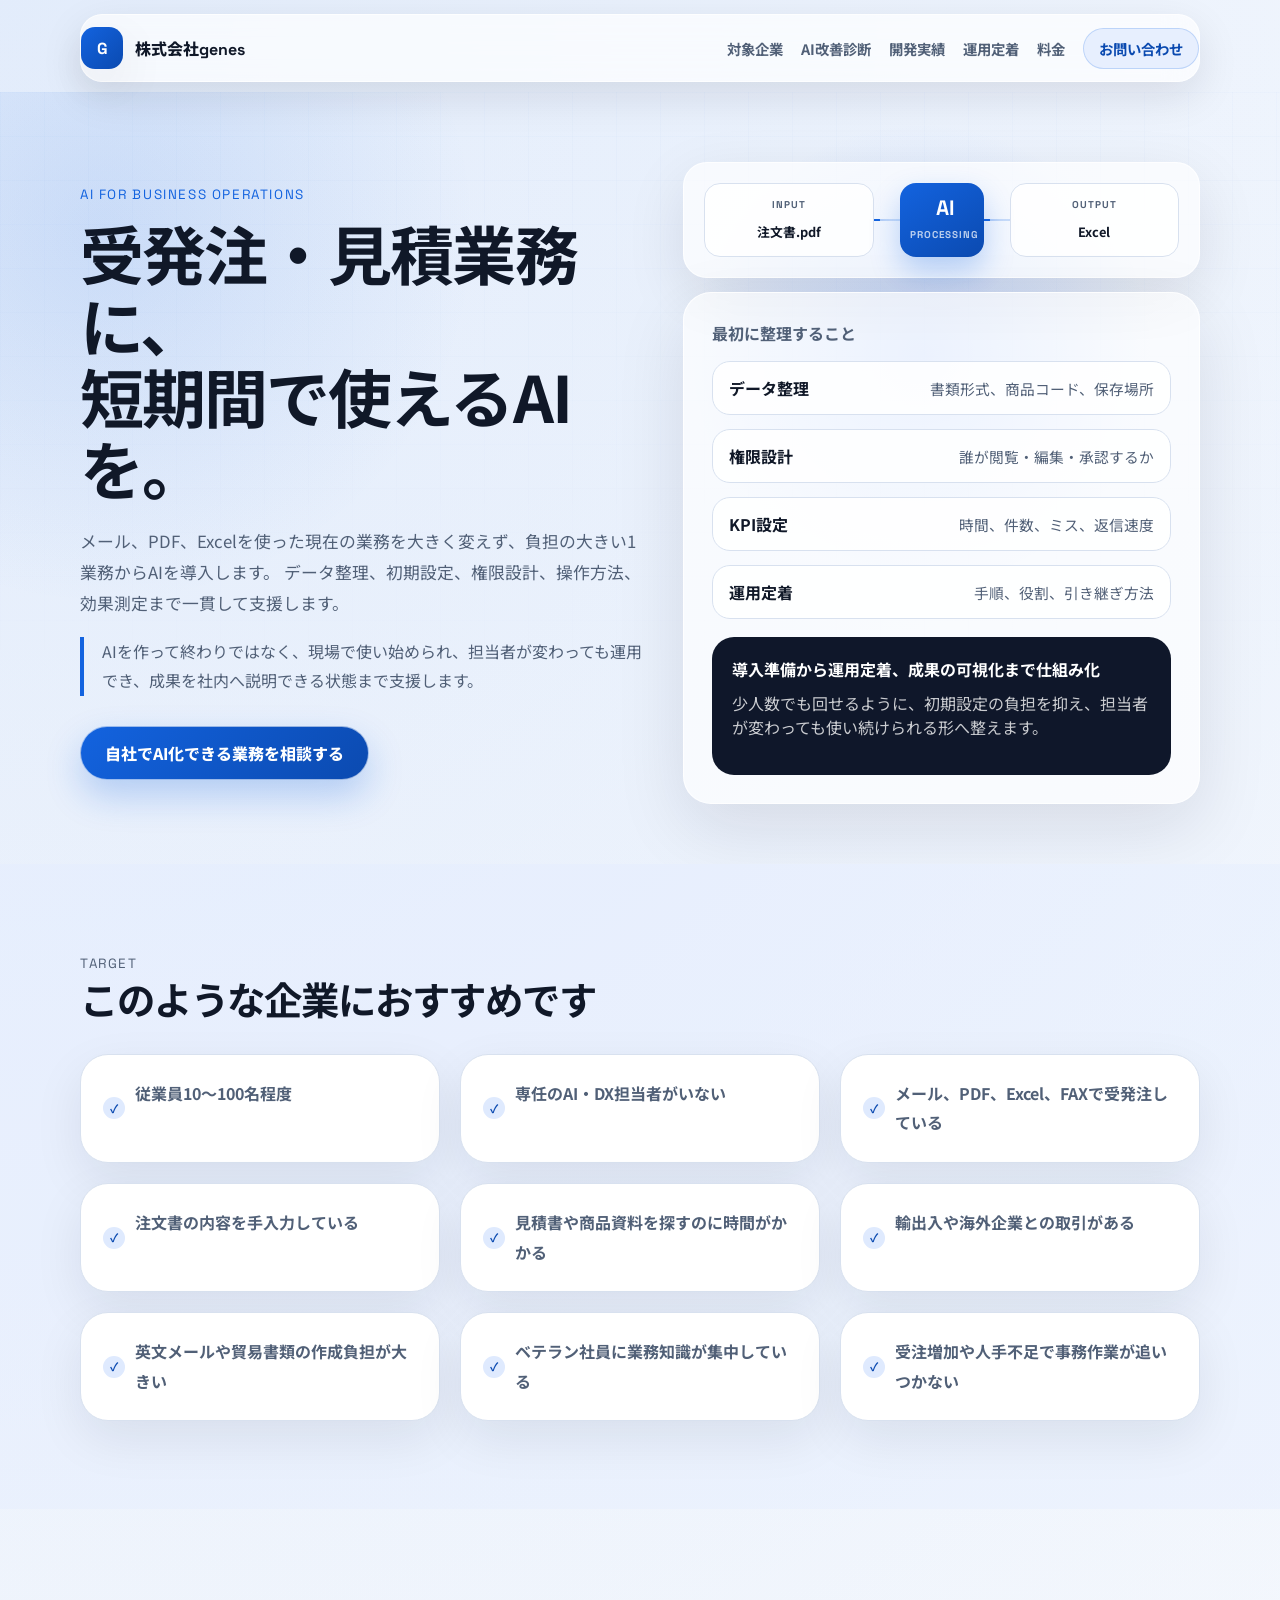
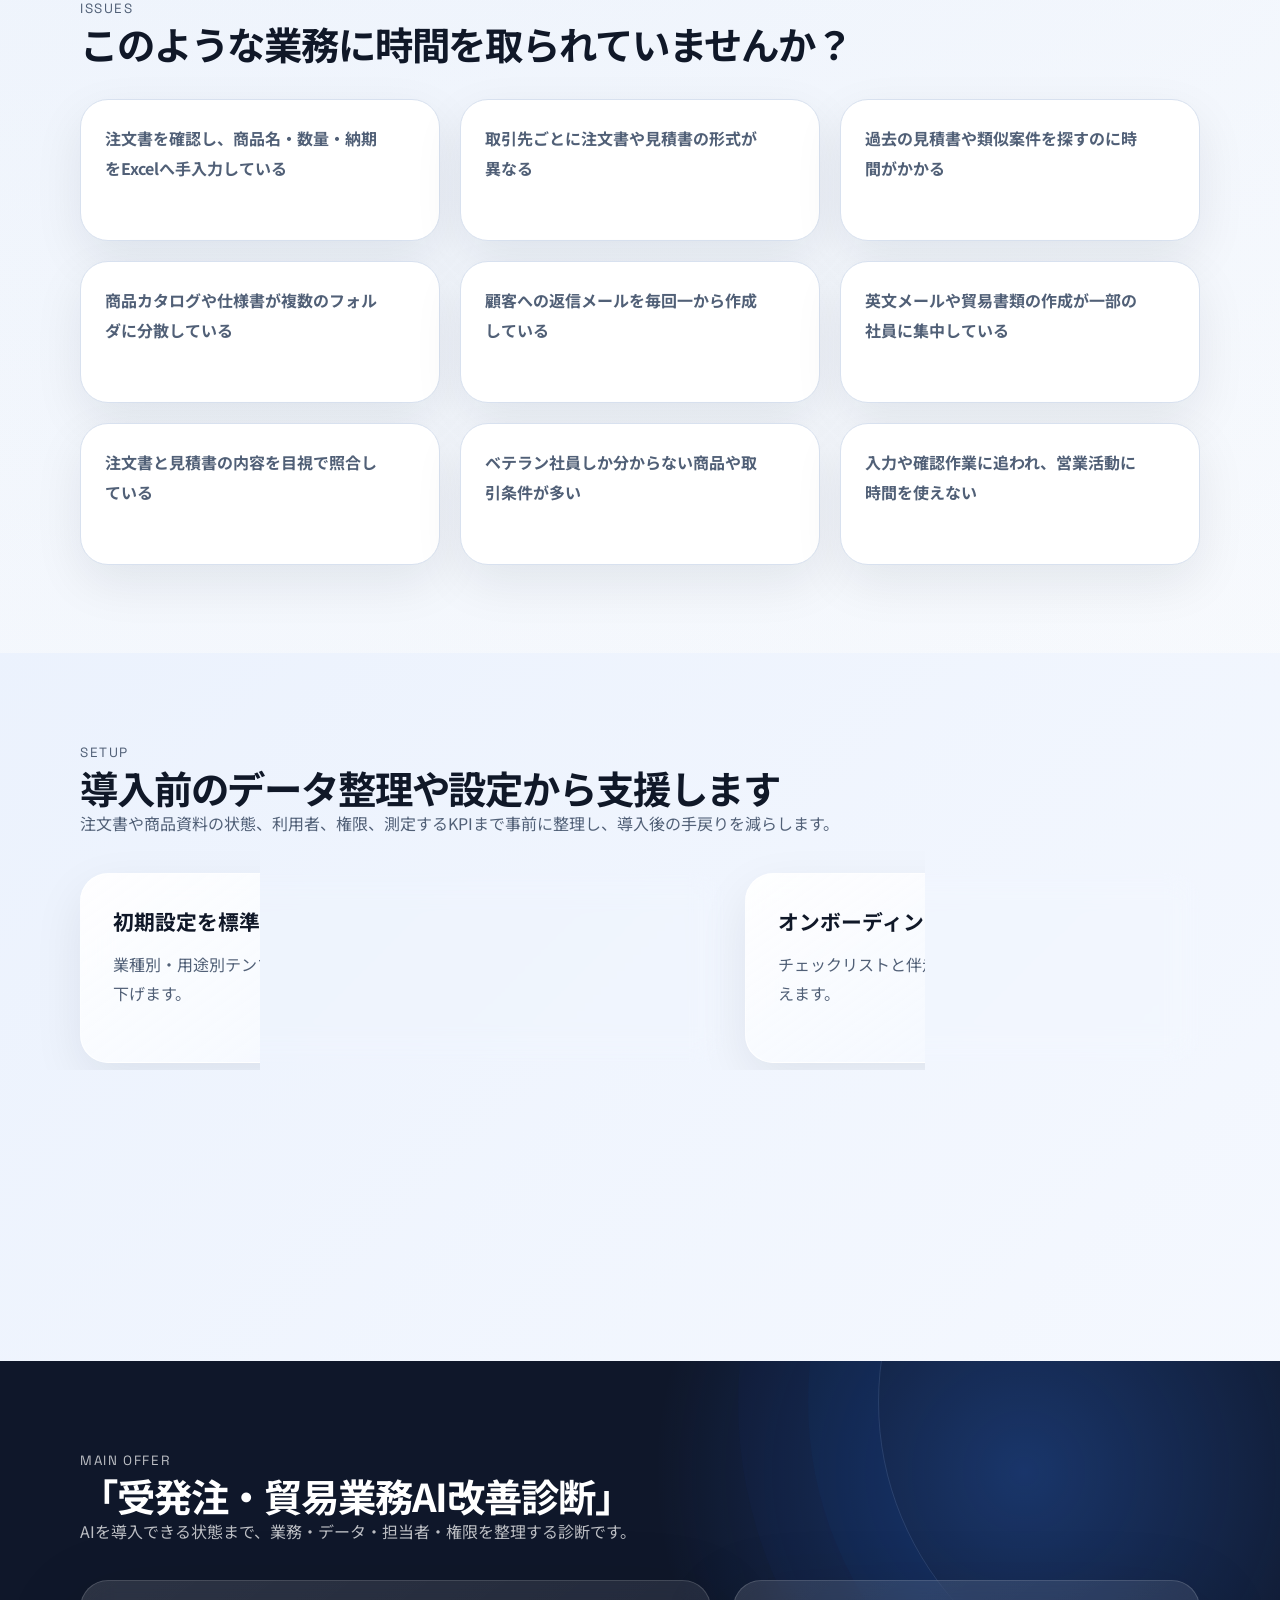
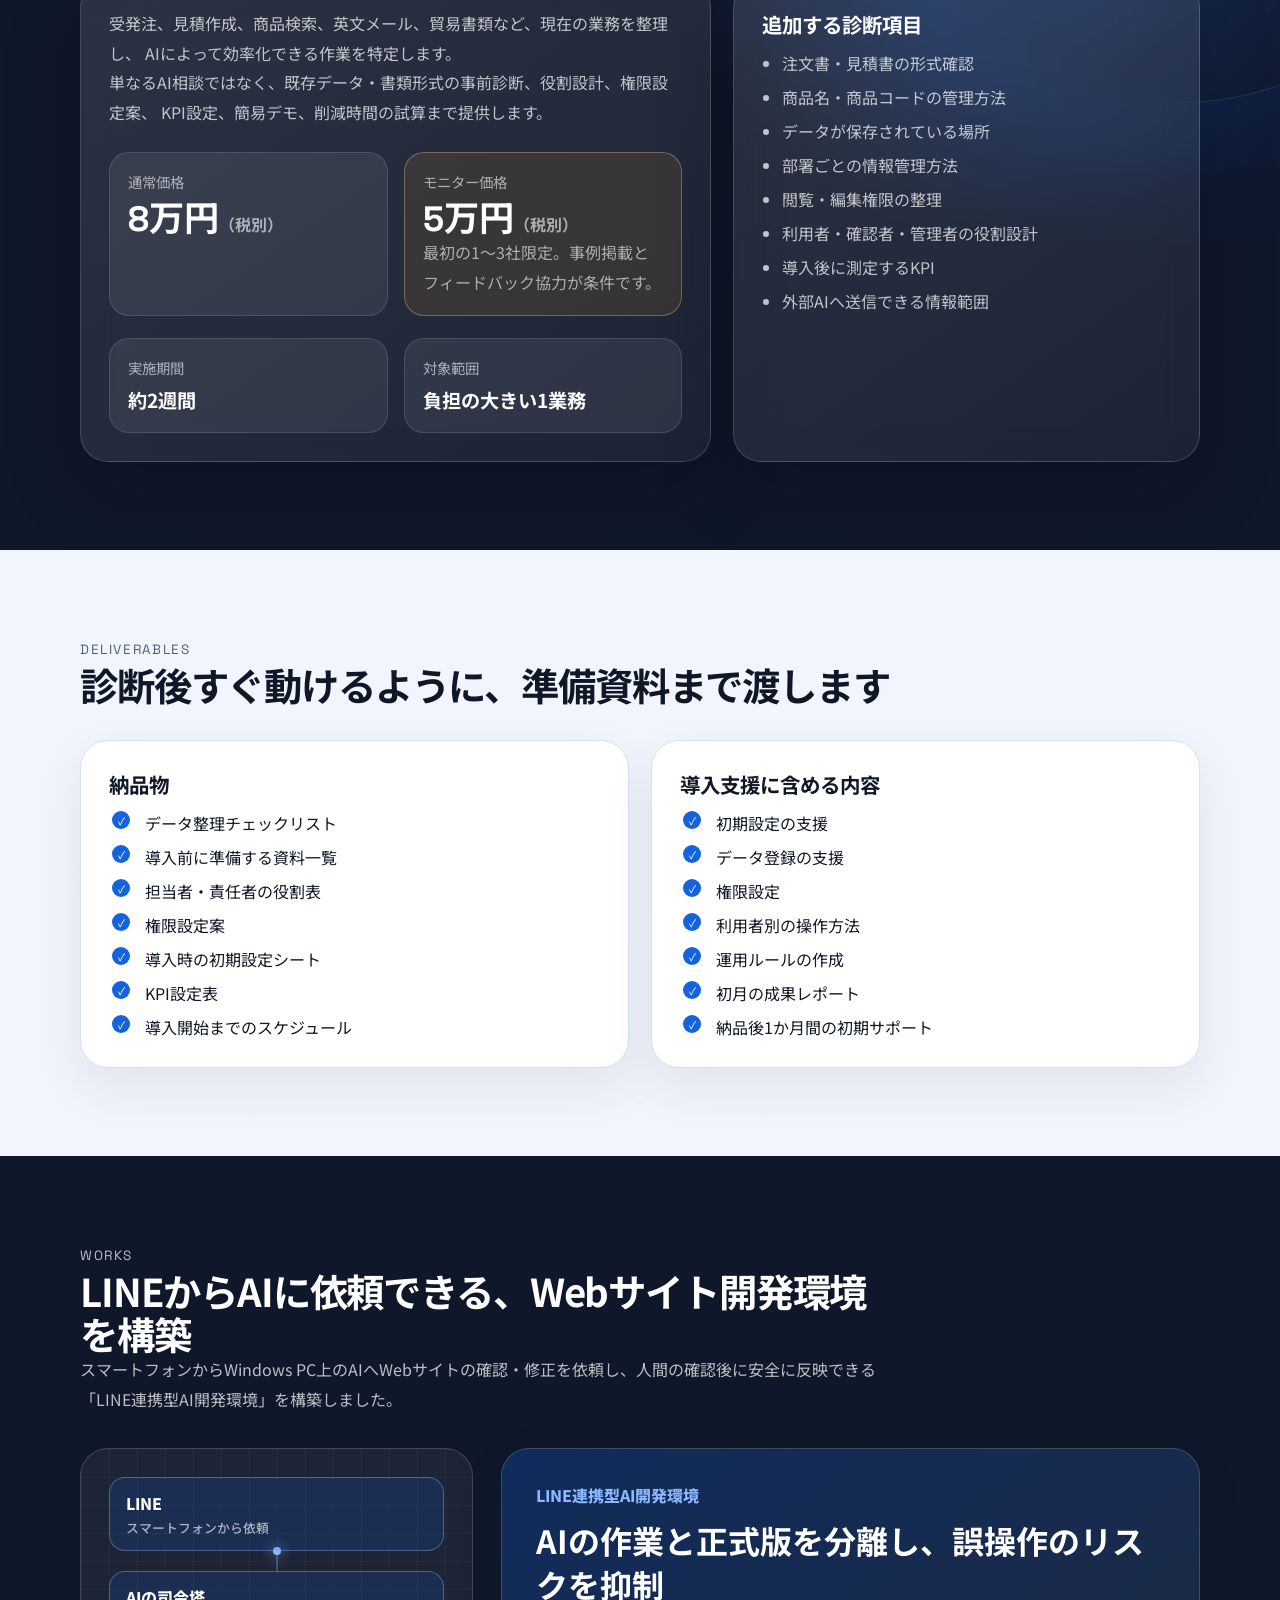
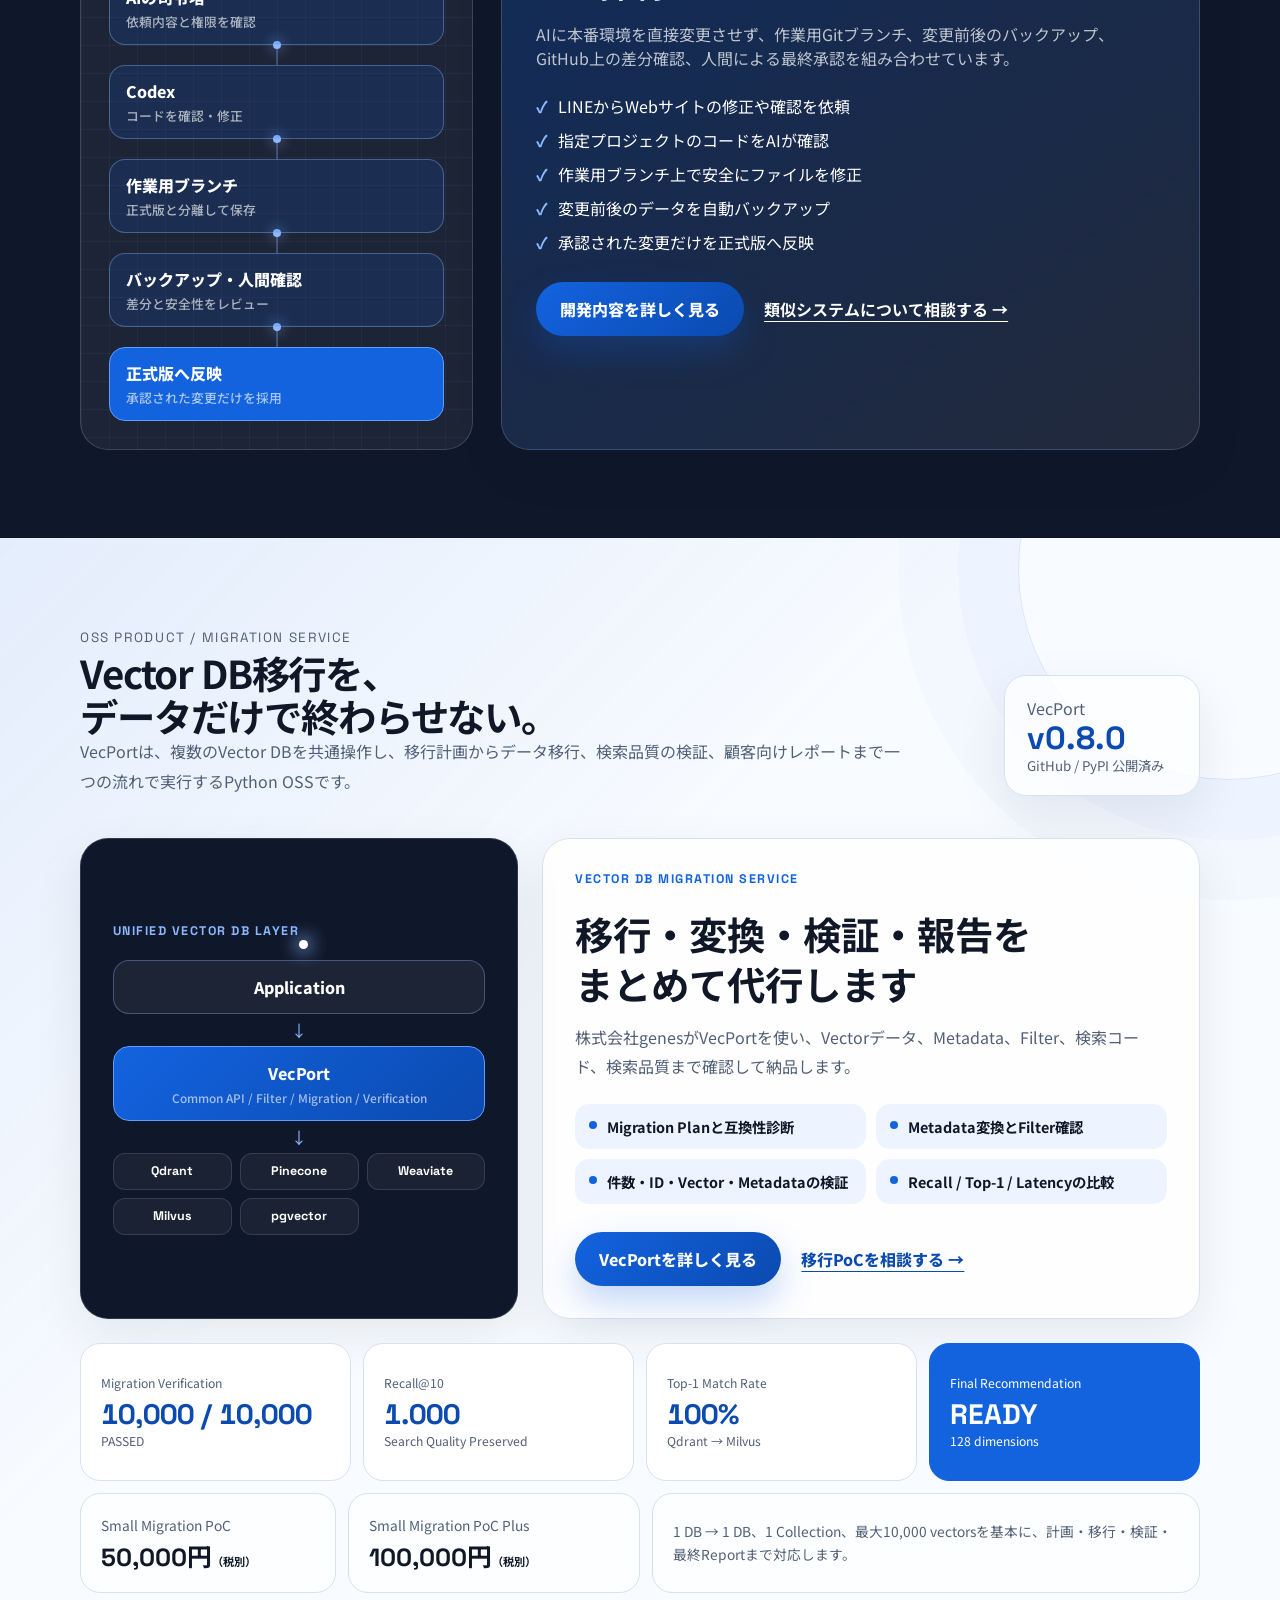
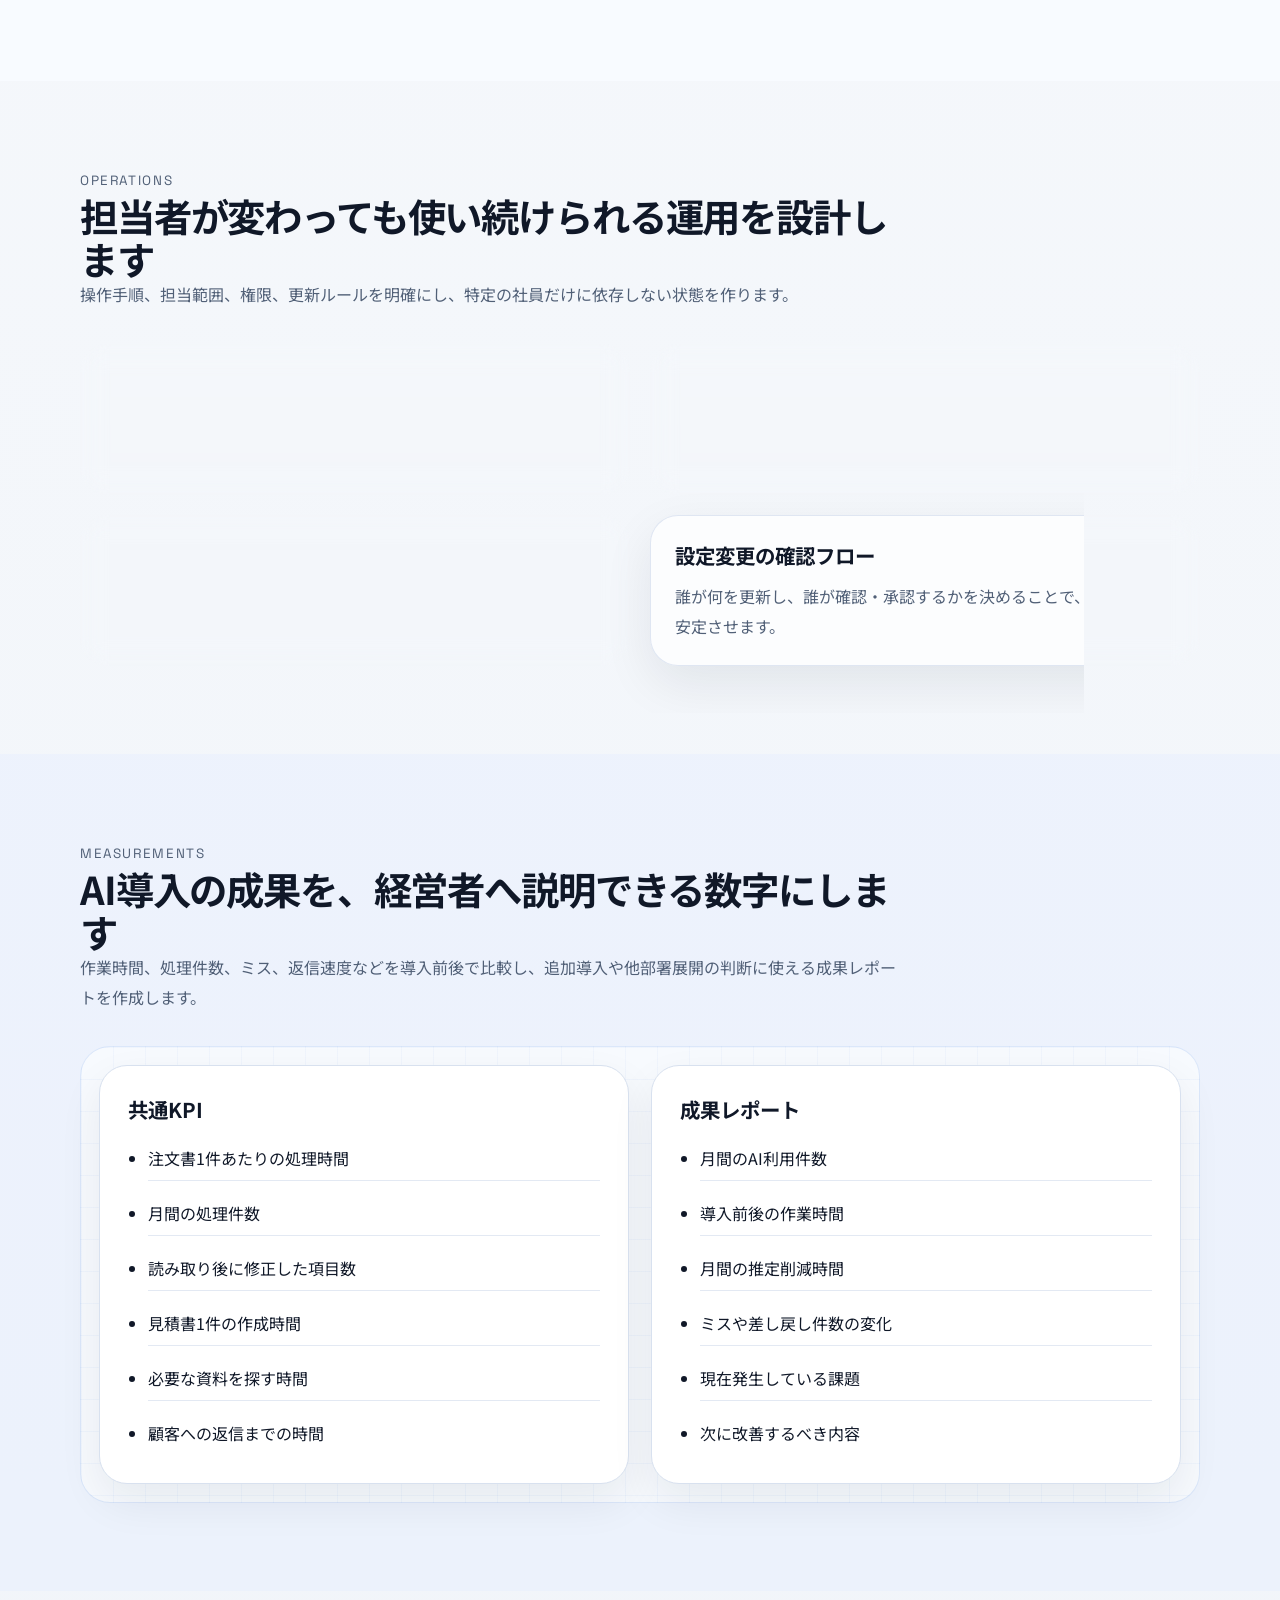
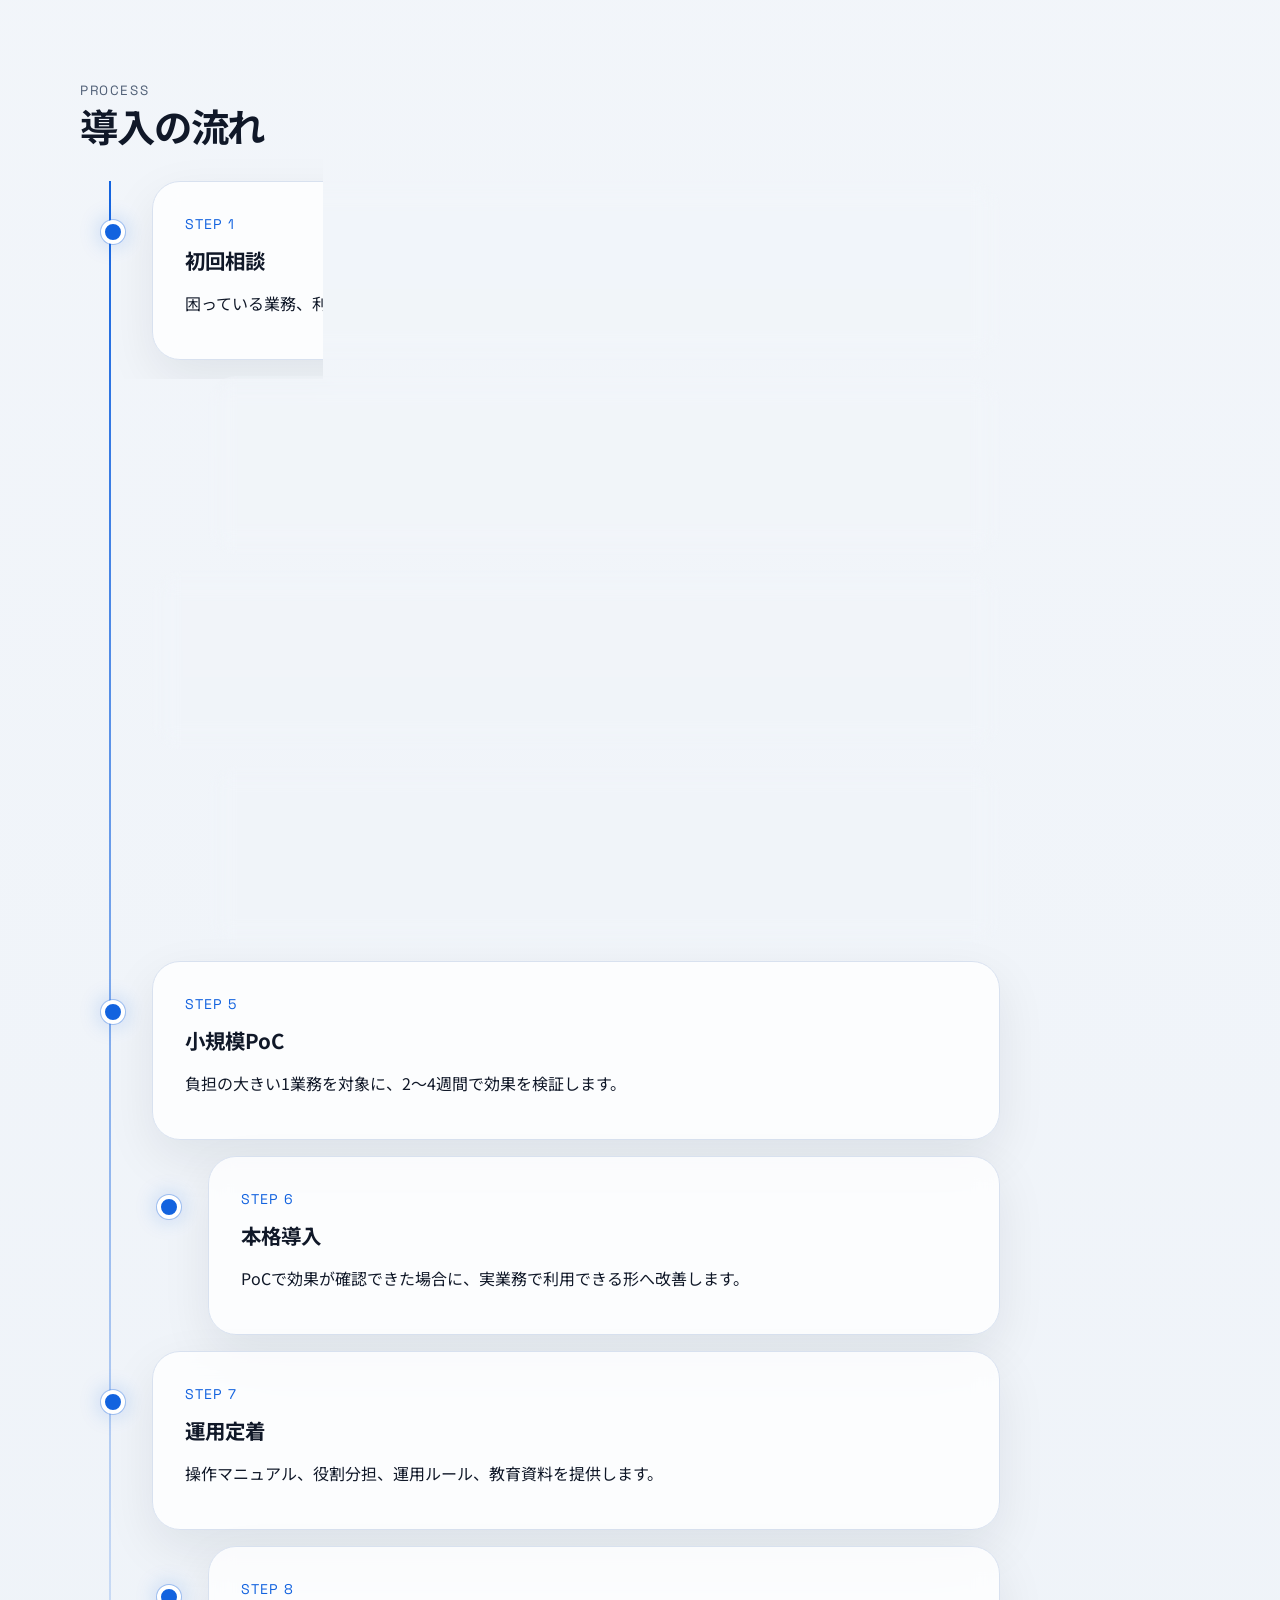
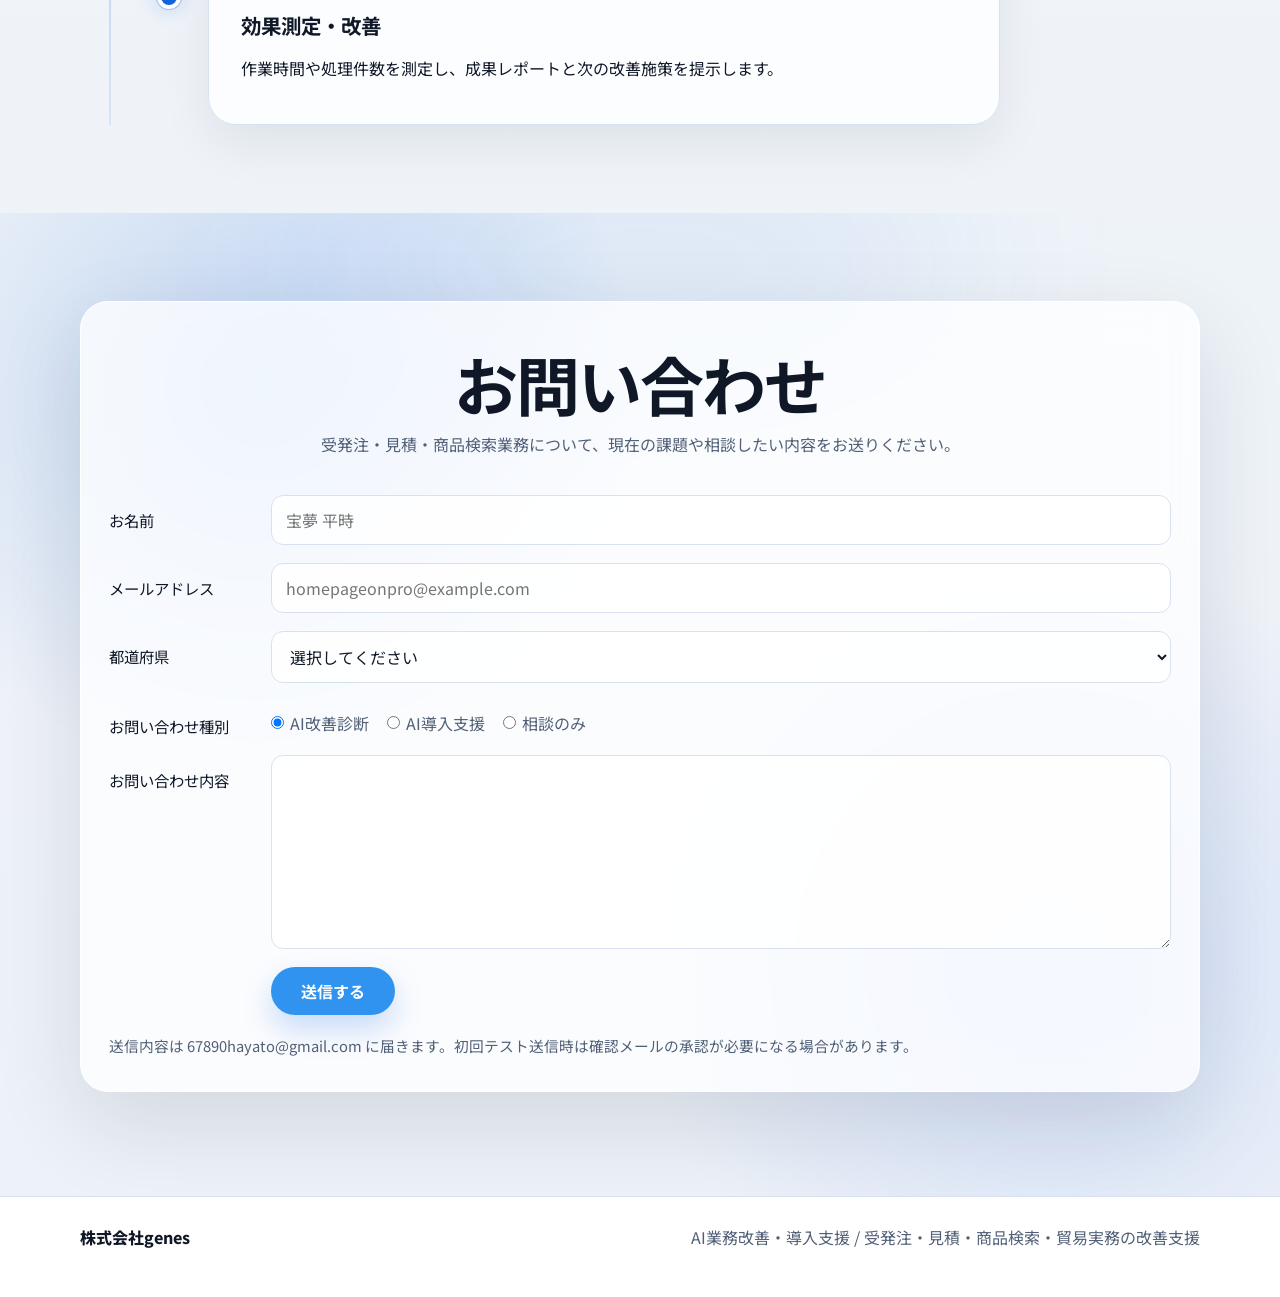
==== commit 9cc644a5: "Modernize interactions and broaden AI service messaging" ====
--- a/index.html
+++ b/index.html
@@ -3,10 +3,10 @@
 <head>
   <meta charset="UTF-8">
   <meta name="viewport" content="width=device-width, initial-scale=1.0">
-  <title>株式会社genes | 専門商社向けAI受託サービス</title>
+  <title>株式会社genes | AI業務改善・導入支援</title>
   <meta
     name="description"
-    content="株式会社genesは、専門商社・卸売会社の受発注、見積、商品検索、英文メール対応を、今の業務フローを大きく変えずにAIで改善し、導入後の運用定着まで支援します。"
+    content="株式会社genesは、企業の受発注、見積、商品検索、英文メール対応を、今の業務フローを大きく変えずにAIで改善し、導入後の運用定着まで支援します。"
   >
   <meta name="google-site-verification" content="FvM9-gZuSsZdyzN4kciWGEJbBOXkk09loGyepY-PZ0w">
   <meta name="robots" content="index, follow, max-image-preview:large, max-snippet:-1, max-video-preview:-1">
@@ -16,10 +16,10 @@
   <meta property="og:type" content="website">
   <meta property="og:locale" content="ja_JP">
   <meta property="og:site_name" content="株式会社genes">
-  <meta property="og:title" content="株式会社genes | 専門商社向けAI受託サービス">
+  <meta property="og:title" content="株式会社genes | AI業務改善・導入支援">
   <meta
     property="og:description"
-    content="専門商社・卸売会社の受発注、見積、商品検索、英文メール対応をAIで改善し、導入後の運用定着まで支援します。"
+    content="企業の受発注、見積、商品検索、英文メール対応をAIで改善し、導入後の運用定着まで支援します。"
   >
   <meta property="og:url" content="https://hayato-web-rho.vercel.app/">
   <meta name="twitter:card" content="summary">
@@ -30,7 +30,7 @@
       "name": "株式会社genes",
       "url": "https://hayato-web-rho.vercel.app/",
       "email": "mailto:67890hayato@gmail.com",
-      "description": "専門商社・卸売会社向けに、受発注、見積、商品検索、英文メール対応などのAI業務改善と運用定着を支援する会社です。",
+      "description": "企業向けに、受発注、見積、商品検索、英文メール対応などのAI業務改善と運用定着を支援する会社です。",
       "contactPoint": {
         "@type": "ContactPoint",
         "contactType": "customer support",
@@ -43,6 +43,7 @@
   <link rel="preconnect" href="https://fonts.gstatic.com" crossorigin>
   <link href="https://fonts.googleapis.com/css2?family=Noto+Sans+JP:wght@400;500;700;800&family=Space+Grotesk:wght@500;700&display=swap" rel="stylesheet">
   <link rel="stylesheet" href="styles.css">
+  <script src="interactions.js" defer></script>
 </head>
 <body>
   <header class="site-header">
@@ -63,11 +64,11 @@
   </header>
 
   <main id="top">
-    <section class="hero">
+    <section class="hero interactive-hero">
       <div class="container hero-grid">
         <div class="hero-copy">
-          <p class="eyebrow">AI FOR TRADING COMPANIES</p>
-          <h1>専門商社の受発注・見積業務に、<br>短期間で使えるAIを。</h1>
+          <p class="eyebrow">AI FOR BUSINESS OPERATIONS</p>
+          <h1>受発注・見積業務に、<br>短期間で使えるAIを。</h1>
           <p class="lead">
             メール、PDF、Excelを使った現在の業務を大きく変えず、負担の大きい1業務からAIを導入します。
             データ整理、初期設定、権限設計、操作方法、効果測定まで一貫して支援します。
@@ -76,10 +77,26 @@
             AIを作って終わりではなく、現場で使い始められ、担当者が変わっても運用でき、成果を社内へ説明できる状態まで支援します。
           </p>
           <div class="hero-actions">
-            <a class="button primary" href="#contact">自社でAI化できる業務を相談する</a>
+            <a class="button primary liquid-button magnetic-button" href="#contact">自社でAI化できる業務を相談する</a>
           </div>
         </div>
         <aside class="hero-panel">
+          <div class="ai-process-demo" aria-hidden="true">
+            <div class="ai-process-item">
+              <span>INPUT</span>
+              <strong>注文書.pdf</strong>
+            </div>
+            <div class="ai-process-route"><i></i></div>
+            <div class="ai-process-core">
+              <span>AI</span>
+              <small>PROCESSING</small>
+            </div>
+            <div class="ai-process-route"><i></i></div>
+            <div class="ai-process-item ai-process-output">
+              <span>OUTPUT</span>
+              <strong>Excel</strong>
+            </div>
+          </div>
           <div class="panel-card">
             <p class="panel-kicker">最初に整理すること</p>
             <div class="hero-points">
@@ -113,7 +130,7 @@
       <div class="container">
         <div class="section-head narrow">
           <p class="eyebrow">TARGET</p>
-          <h2>このような専門商社・卸売会社におすすめです</h2>
+          <h2>このような企業におすすめです</h2>
         </div>
         <div class="target-grid">
           <article class="target-card">従業員10〜100名程度</article>
@@ -181,7 +198,7 @@
       <div class="container">
         <div class="section-head">
           <p class="eyebrow">MAIN OFFER</p>
-          <h2>専門商社向け「受発注・貿易業務AI改善診断」</h2>
+          <h2>「受発注・貿易業務AI改善診断」</h2>
           <p>AIを導入できる状態まで、業務・データ・担当者・権限を整理する診断です。</p>
         </div>
         <div class="offer-layout">
@@ -272,7 +289,7 @@
           <p>スマートフォンからWindows PC上のAIへWebサイトの確認・修正を依頼し、人間の確認後に安全に反映できる「LINE連携型AI開発環境」を構築しました。</p>
         </div>
         <div class="works-layout">
-          <div class="works-flow" aria-label="LINE連携型AI開発環境の処理フロー">
+          <div class="works-flow animated-system-flow" aria-label="LINE連携型AI開発環境の処理フロー">
             <div class="flow-node">LINE<span>スマートフォンから依頼</span></div>
             <span class="flow-arrow" aria-hidden="true">↓</span>
             <div class="flow-node">AIの司令塔<span>依頼内容と権限を確認</span></div>
@@ -321,7 +338,7 @@
         </div>
 
         <div class="vecport-showcase">
-          <div class="vecport-architecture" aria-label="VecPortの構成">
+          <div class="vecport-architecture animated-migration-flow" aria-label="VecPortの構成">
             <p class="vecport-panel-label">UNIFIED VECTOR DB LAYER</p>
             <div class="vecport-stack-node">Application</div>
             <span class="vecport-stack-arrow" aria-hidden="true">↓</span>
@@ -354,9 +371,9 @@
         </div>
 
         <div class="vecport-proof-grid" aria-label="QdrantからMilvusへの移行検証結果">
-          <div><span>Migration Verification</span><strong>10,000 / 10,000</strong><small>PASSED</small></div>
-          <div><span>Recall@10</span><strong>1.000</strong><small>Search Quality Preserved</small></div>
-          <div><span>Top-1 Match Rate</span><strong>100%</strong><small>Qdrant → Milvus</small></div>
+          <div><span>Migration Verification</span><strong data-count-to="10000" data-count-format="verified">10,000 / 10,000</strong><small>PASSED</small></div>
+          <div><span>Recall@10</span><strong data-count-to="1" data-count-format="decimal">1.000</strong><small>Search Quality Preserved</small></div>
+          <div><span>Top-1 Match Rate</span><strong data-count-to="100" data-count-format="percent">100%</strong><small>Qdrant → Milvus</small></div>
           <div class="vecport-proof-ready"><span>Final Recommendation</span><strong>READY</strong><small>128 dimensions</small></div>
         </div>
 
@@ -442,7 +459,7 @@
           <p class="eyebrow">PROCESS</p>
           <h2>導入の流れ</h2>
         </div>
-        <div class="process-grid process-grid-wide">
+        <div class="process-grid process-grid-wide timeline-grid">
           <article class="process-step"><span>STEP 1</span><h3>初回相談</h3><p>困っている業務、利用書類、データ、導入背景を確認します。</p></article>
           <article class="process-step"><span>STEP 2</span><h3>AI業務改善診断</h3><p>業務フロー、既存データ、書類形式、担当者、権限、KPIを整理します。</p></article>
           <article class="process-step"><span>STEP 3</span><h3>簡易デモ</h3><p>サンプル資料を使い、AI導入後の処理方法を再現します。</p></article>
@@ -457,10 +474,10 @@
 
     <section class="section final-cta" id="contact">
       <div class="container">
-        <div class="contact-form-wrap">
+        <div class="contact-form-wrap contact-glass">
           <div class="contact-header">
             <h2>お問い合わせ</h2>
-            <p>専門商社の受発注・見積・商品検索業務について、現在の課題や相談したい内容をお送りください。</p>
+            <p>受発注・見積・商品検索業務について、現在の課題や相談したい内容をお送りください。</p>
           </div>
           <form
             class="contact-form"
@@ -529,7 +546,7 @@
   <footer class="site-footer">
     <div class="container footer-inner">
       <p class="footer-brand">株式会社genes</p>
-      <p>専門商社向けAI受託サービス / 受発注・見積・商品検索・貿易実務の改善支援</p>
+      <p>AI業務改善・導入支援 / 受発注・見積・商品検索・貿易実務の改善支援</p>
     </div>
   </footer>
 </body>
--- a/styles.css
+++ b/styles.css
@@ -1788,3 +1788,909 @@
     border-radius: 22px;
   }
 }
+
+/* Interactive motion layer */
+body {
+  overflow-x: hidden;
+}
+
+main {
+  padding-top: 92px;
+}
+
+.site-header {
+  position: fixed;
+  top: 14px;
+  left: 50%;
+  width: min(1120px, calc(100% - 40px));
+  border: 1px solid rgba(255, 255, 255, 0.72);
+  border-radius: 22px;
+  background: rgba(255, 255, 255, 0.68);
+  box-shadow: 0 14px 42px rgba(15, 23, 42, 0.1);
+  transform: translateX(-50%);
+  transition:
+    width 0.35s ease,
+    top 0.35s ease,
+    background 0.35s ease,
+    box-shadow 0.35s ease;
+}
+
+.site-header .container {
+  width: 100%;
+  padding: 0 18px;
+}
+
+.site-header .nav {
+  padding: 12px 0;
+  transition: padding 0.35s ease;
+}
+
+.site-header.is-scrolled {
+  top: 9px;
+  width: min(1040px, calc(100% - 32px));
+  background: rgba(255, 255, 255, 0.82);
+  box-shadow: 0 18px 50px rgba(15, 23, 42, 0.14);
+  backdrop-filter: blur(22px) saturate(1.2);
+}
+
+.site-header.is-scrolled .nav {
+  padding: 8px 0;
+}
+
+.menu {
+  align-items: center;
+  gap: 18px;
+}
+
+.menu a {
+  position: relative;
+  padding: 8px 0;
+  font-size: 0.9rem;
+  font-weight: 700;
+}
+
+.menu a::after {
+  content: "";
+  position: absolute;
+  right: 0;
+  bottom: 3px;
+  left: 0;
+  height: 1px;
+  background: var(--accent);
+  transform: scaleX(0);
+  transition: transform 0.25s ease;
+}
+
+.menu a:hover::after,
+.menu a:focus-visible::after {
+  transform: scaleX(1);
+}
+
+.menu a:last-child {
+  padding: 9px 15px;
+  border: 1px solid rgba(19, 99, 223, 0.2);
+  border-radius: 999px;
+  background: rgba(223, 234, 254, 0.72);
+  color: var(--accent-strong);
+}
+
+.menu a:last-child::after {
+  display: none;
+}
+
+.interactive-hero {
+  --pointer-x: 72%;
+  --pointer-y: 34%;
+  position: relative;
+  isolation: isolate;
+  overflow: hidden;
+  padding-top: 70px;
+}
+
+.interactive-hero::before {
+  content: "";
+  position: absolute;
+  z-index: -1;
+  inset: 0;
+  background:
+    radial-gradient(circle 330px at var(--pointer-x) var(--pointer-y), rgba(53, 117, 255, 0.2), transparent 70%),
+    radial-gradient(circle at 8% 18%, rgba(19, 99, 223, 0.13), transparent 28%);
+  transition: background 0.16s ease-out;
+}
+
+.interactive-hero::after {
+  content: "";
+  position: absolute;
+  z-index: -2;
+  inset: 0;
+  opacity: 0.34;
+  background-image:
+    linear-gradient(rgba(19, 99, 223, 0.055) 1px, transparent 1px),
+    linear-gradient(90deg, rgba(19, 99, 223, 0.055) 1px, transparent 1px);
+  background-size: 44px 44px;
+  mask-image: linear-gradient(to bottom, #000, transparent 88%);
+}
+
+.interactive-hero .hero-grid {
+  position: relative;
+  grid-template-columns: minmax(0, 1.05fr) minmax(390px, 0.95fr);
+  align-items: center;
+}
+
+.hero-copy {
+  animation: heroReveal 0.75s ease both;
+}
+
+.hero-panel {
+  display: grid;
+  gap: 14px;
+  animation: heroReveal 0.8s 0.12s ease both;
+}
+
+@keyframes heroReveal {
+  from {
+    opacity: 0;
+    transform: translateY(18px);
+  }
+  to {
+    opacity: 1;
+    transform: translateY(0);
+  }
+}
+
+.ai-process-demo {
+  display: grid;
+  grid-template-columns: minmax(88px, 1fr) 26px 84px 26px minmax(88px, 1fr);
+  align-items: center;
+  padding: 20px;
+  border: 1px solid rgba(255, 255, 255, 0.76);
+  border-radius: 24px;
+  background: rgba(255, 255, 255, 0.66);
+  box-shadow: 0 20px 60px rgba(15, 23, 42, 0.1);
+  backdrop-filter: blur(18px) saturate(1.15);
+}
+
+.ai-process-item,
+.ai-process-core {
+  display: grid;
+  place-items: center;
+  min-height: 74px;
+  padding: 10px;
+  border-radius: 16px;
+  text-align: center;
+}
+
+.ai-process-item {
+  border: 1px solid var(--line);
+  background: rgba(255, 255, 255, 0.82);
+}
+
+.ai-process-item span,
+.ai-process-core small {
+  color: var(--muted);
+  font: 700 0.62rem/1.3 "Space Grotesk", sans-serif;
+  letter-spacing: 0.11em;
+}
+
+.ai-process-item strong {
+  font-size: 0.8rem;
+}
+
+.ai-process-core {
+  position: relative;
+  overflow: hidden;
+  color: #fff;
+  background: linear-gradient(145deg, var(--accent), var(--accent-strong));
+  box-shadow: 0 14px 30px rgba(19, 99, 223, 0.28);
+}
+
+.ai-process-core::after {
+  content: "";
+  position: absolute;
+  width: 48px;
+  height: 140%;
+  background: linear-gradient(90deg, transparent, rgba(255, 255, 255, 0.42), transparent);
+  transform: rotate(20deg) translateX(-110px);
+  animation: aiScan 3.2s ease-in-out infinite;
+}
+
+.ai-process-core span {
+  font: 700 1.3rem/1 "Space Grotesk", sans-serif;
+}
+
+.ai-process-core small {
+  color: rgba(255, 255, 255, 0.72);
+}
+
+@keyframes aiScan {
+  0%, 18% {
+    transform: rotate(20deg) translateX(-110px);
+  }
+  62%, 100% {
+    transform: rotate(20deg) translateX(110px);
+  }
+}
+
+.ai-process-route {
+  position: relative;
+  height: 2px;
+  overflow: hidden;
+  background: rgba(19, 99, 223, 0.2);
+}
+
+.ai-process-route i {
+  position: absolute;
+  top: -2px;
+  width: 6px;
+  height: 6px;
+  border-radius: 50%;
+  background: var(--accent);
+  box-shadow: 0 0 12px rgba(19, 99, 223, 0.9);
+  animation: dataMove 1.7s ease-in-out infinite;
+}
+
+@keyframes dataMove {
+  from { left: -8px; }
+  to { left: calc(100% + 2px); }
+}
+
+.interactive-hero .panel-card {
+  border-color: rgba(255, 255, 255, 0.8);
+  background: rgba(255, 255, 255, 0.66);
+  box-shadow: 0 24px 70px rgba(15, 23, 42, 0.1);
+  backdrop-filter: blur(18px) saturate(1.12);
+}
+
+.spotlight-card {
+  --spot-x: 50%;
+  --spot-y: 50%;
+  position: relative;
+  overflow: hidden;
+  transition:
+    transform 0.28s ease,
+    border-color 0.28s ease,
+    box-shadow 0.28s ease;
+}
+
+.spotlight-card::after {
+  content: "";
+  position: absolute;
+  pointer-events: none;
+  inset: 0;
+  opacity: 0;
+  background: radial-gradient(circle 120px at var(--spot-x) var(--spot-y), rgba(94, 151, 255, 0.2), transparent 72%);
+  transition: opacity 0.25s ease;
+}
+
+.spotlight-card:hover {
+  z-index: 1;
+  border-color: rgba(19, 99, 223, 0.34);
+  box-shadow: 0 20px 48px rgba(15, 23, 42, 0.11);
+  transform: translateY(-5px) scale(1.012);
+}
+
+.spotlight-card:hover::after {
+  opacity: 1;
+}
+
+.liquid-button {
+  --magnetic-x: 0px;
+  --magnetic-y: 0px;
+  --button-x: 50%;
+  --button-y: 50%;
+  position: relative;
+  overflow: hidden;
+  isolation: isolate;
+  border: 1px solid rgba(255, 255, 255, 0.58);
+  background: linear-gradient(135deg, rgba(37, 114, 239, 0.92), rgba(7, 56, 145, 0.96));
+  box-shadow:
+    inset 0 1px 0 rgba(255, 255, 255, 0.42),
+    0 18px 42px rgba(19, 99, 223, 0.3);
+  transform: translate(var(--magnetic-x), var(--magnetic-y));
+  transition: transform 0.18s ease-out, box-shadow 0.25s ease;
+}
+
+.liquid-button::after {
+  content: "";
+  position: absolute;
+  z-index: -1;
+  inset: 0;
+  opacity: 0;
+  background: radial-gradient(circle 72px at var(--button-x) var(--button-y), rgba(255, 255, 255, 0.48), transparent 72%);
+  transition: opacity 0.2s ease;
+}
+
+.liquid-button:hover {
+  box-shadow:
+    inset 0 1px 0 rgba(255, 255, 255, 0.55),
+    0 22px 50px rgba(19, 99, 223, 0.36);
+  transform: translate(var(--magnetic-x), var(--magnetic-y)) scale(1.025);
+}
+
+.liquid-button:hover::after {
+  opacity: 1;
+}
+
+.reveal-item {
+  opacity: 0;
+  transform: translateY(16px) scale(0.985);
+  transition:
+    opacity 0.55s ease,
+    transform 0.55s ease;
+  transition-delay: var(--reveal-delay, 0ms);
+}
+
+.reveal-item.is-visible {
+  opacity: 1;
+  transform: translateY(0) scale(1);
+}
+
+.target-card {
+  position: relative;
+  padding-left: 54px;
+}
+
+.target-card::before {
+  content: "✓";
+  position: absolute;
+  top: 50%;
+  left: 22px;
+  display: grid;
+  width: 22px;
+  height: 22px;
+  place-items: center;
+  border-radius: 50%;
+  background: var(--accent-soft);
+  color: var(--accent-strong);
+  font-size: 0.72rem;
+  transform: translateY(-50%);
+}
+
+.issue-card {
+  min-height: 142px;
+  padding-right: 54px;
+}
+
+.issue-card::before {
+  content: "";
+  position: absolute;
+  top: 0;
+  bottom: 0;
+  left: 0;
+  width: 4px;
+  background: linear-gradient(var(--accent), #79a9ff);
+  transform: scaleY(0);
+  transform-origin: bottom;
+  transition: transform 0.28s ease;
+}
+
+.issue-card::after {
+  content: "→";
+  position: absolute;
+  right: 22px;
+  bottom: 20px;
+  color: var(--accent);
+  font-size: 1.25rem;
+  transform: translateX(-6px);
+  transition: transform 0.28s ease;
+}
+
+.issue-card:hover::before {
+  transform: scaleY(1);
+}
+
+.issue-card:hover::after {
+  transform: translateX(0);
+}
+
+#pre-setup .results-grid {
+  grid-template-columns: repeat(12, minmax(0, 1fr));
+  align-items: stretch;
+}
+
+#pre-setup .result-card:nth-child(1),
+#pre-setup .result-card:nth-child(4) {
+  grid-column: span 7;
+}
+
+#pre-setup .result-card:nth-child(2),
+#pre-setup .result-card:nth-child(3) {
+  grid-column: span 5;
+}
+
+#pre-setup .result-card {
+  min-height: 190px;
+  padding: 32px;
+  border-color: rgba(255, 255, 255, 0.78);
+  background:
+    linear-gradient(145deg, rgba(255, 255, 255, 0.92), rgba(238, 244, 255, 0.74));
+  backdrop-filter: blur(15px);
+}
+
+#pre-setup .result-card strong {
+  display: block;
+  margin-bottom: 14px;
+  font-size: 1.3rem;
+}
+
+#diagnosis {
+  position: relative;
+  overflow: hidden;
+  color: #fff;
+  background:
+    radial-gradient(circle at 80% 14%, rgba(45, 112, 230, 0.34), transparent 30%),
+    #0f172a;
+}
+
+#diagnosis::before {
+  content: "";
+  position: absolute;
+  top: -260px;
+  right: -200px;
+  width: 600px;
+  height: 600px;
+  border: 1px solid rgba(141, 184, 255, 0.16);
+  border-radius: 50%;
+  box-shadow: 0 0 0 70px rgba(19, 99, 223, 0.04), 0 0 0 140px rgba(19, 99, 223, 0.025);
+}
+
+#diagnosis .container {
+  position: relative;
+}
+
+#diagnosis .eyebrow {
+  color: #8db8ff;
+}
+
+#diagnosis .section-head p,
+#diagnosis .offer-copy,
+#diagnosis .offer-block li {
+  color: rgba(255, 255, 255, 0.72);
+}
+
+#diagnosis .offer-main,
+#diagnosis .offer-side {
+  border-color: rgba(255, 255, 255, 0.16);
+  background: linear-gradient(145deg, rgba(255, 255, 255, 0.12), rgba(255, 255, 255, 0.055));
+  box-shadow: 0 28px 80px rgba(0, 0, 0, 0.2);
+  backdrop-filter: blur(18px);
+}
+
+#diagnosis .offer-price-card,
+#diagnosis .offer-price-card.muted,
+#diagnosis .offer-meta div {
+  border: 1px solid rgba(255, 255, 255, 0.12);
+  background: rgba(255, 255, 255, 0.075);
+}
+
+#diagnosis .offer-price-card.muted {
+  border-color: rgba(255, 206, 138, 0.34);
+  background: rgba(255, 164, 38, 0.1);
+}
+
+#diagnosis .offer-price-card span,
+#diagnosis .offer-meta span,
+#diagnosis .offer-price-card p {
+  color: rgba(255, 255, 255, 0.6);
+}
+
+#deliverables .list-card li {
+  position: relative;
+  padding-left: 8px;
+  list-style: none;
+}
+
+#deliverables .list-card ul {
+  padding-left: 28px;
+}
+
+#deliverables .list-card li::before {
+  content: "✓";
+  position: absolute;
+  top: 0;
+  left: -25px;
+  display: grid;
+  width: 18px;
+  height: 18px;
+  place-items: center;
+  border-radius: 50%;
+  background: var(--accent);
+  color: #fff;
+  font-size: 0.65rem;
+  opacity: 0;
+  transform: scale(0.4) rotate(-25deg);
+  transition: opacity 0.35s ease, transform 0.35s ease;
+  transition-delay: inherit;
+}
+
+#deliverables .list-card li.is-visible::before {
+  opacity: 1;
+  transform: scale(1) rotate(0);
+}
+
+.animated-system-flow {
+  position: relative;
+  overflow: hidden;
+  background:
+    linear-gradient(rgba(141, 184, 255, 0.055) 1px, transparent 1px),
+    linear-gradient(90deg, rgba(141, 184, 255, 0.055) 1px, transparent 1px),
+    rgba(255, 255, 255, 0.06);
+  background-size: 28px 28px;
+}
+
+.animated-system-flow .flow-node {
+  position: relative;
+  z-index: 1;
+  transition: border-color 0.28s ease, background 0.28s ease, transform 0.28s ease;
+}
+
+.animated-system-flow .flow-node:hover {
+  border-color: #8db8ff;
+  background: rgba(19, 99, 223, 0.3);
+  transform: translateX(4px);
+}
+
+.animated-system-flow .flow-arrow {
+  position: relative;
+  width: 2px;
+  height: 20px;
+  padding: 0;
+  overflow: visible;
+  color: transparent;
+  background: rgba(141, 184, 255, 0.28);
+}
+
+.animated-system-flow .flow-arrow::after {
+  content: "";
+  position: absolute;
+  top: -4px;
+  left: -3px;
+  width: 8px;
+  height: 8px;
+  border-radius: 50%;
+  background: #8db8ff;
+  box-shadow: 0 0 14px rgba(141, 184, 255, 0.9);
+  animation: verticalData 1.9s ease-in-out infinite;
+}
+
+@keyframes verticalData {
+  from { transform: translateY(0); opacity: 0; }
+  20% { opacity: 1; }
+  80% { opacity: 1; }
+  to { transform: translateY(20px); opacity: 0; }
+}
+
+.animated-migration-flow {
+  position: relative;
+  overflow: hidden;
+}
+
+.animated-migration-flow::after {
+  content: "";
+  position: absolute;
+  top: 21%;
+  left: 50%;
+  width: 9px;
+  height: 9px;
+  border-radius: 50%;
+  background: #fff;
+  box-shadow: 0 0 18px 3px rgba(141, 184, 255, 0.95);
+  animation: migrationPacket 3.2s ease-in-out infinite;
+}
+
+@keyframes migrationPacket {
+  0% { top: 20%; opacity: 0; transform: translateX(-50%) scale(0.5); }
+  12% { opacity: 1; }
+  45% { top: 47%; transform: translateX(-50%) scale(1); }
+  75% { opacity: 1; }
+  100% { top: 77%; opacity: 0; transform: translateX(-50%) scale(0.5); }
+}
+
+.animated-migration-flow .vecport-stack-core {
+  position: relative;
+  animation: coreBreath 3.2s ease-in-out infinite;
+}
+
+@keyframes coreBreath {
+  0%, 100% { box-shadow: 0 0 0 rgba(19, 99, 223, 0); }
+  50% { box-shadow: 0 0 34px rgba(19, 99, 223, 0.42); }
+}
+
+.animated-migration-flow .vecport-db-grid span {
+  transition: border-color 0.25s ease, background 0.25s ease, transform 0.25s ease;
+}
+
+.animated-migration-flow .vecport-db-grid span:hover {
+  border-color: #8db8ff;
+  background: rgba(19, 99, 223, 0.26);
+  transform: translateY(-3px);
+}
+
+.vecport-proof-grid > div {
+  isolation: isolate;
+}
+
+.vecport-proof-grid strong[data-count-to] {
+  font-variant-numeric: tabular-nums;
+}
+
+#operations .service-card {
+  border-color: rgba(216, 225, 239, 0.82);
+  background: rgba(255, 255, 255, 0.72);
+  backdrop-filter: blur(12px);
+}
+
+#measurements .deliverables-layout {
+  position: relative;
+  padding: 18px;
+  border: 1px solid rgba(19, 99, 223, 0.12);
+  border-radius: 30px;
+  background:
+    linear-gradient(rgba(19, 99, 223, 0.035) 1px, transparent 1px),
+    linear-gradient(90deg, rgba(19, 99, 223, 0.035) 1px, transparent 1px),
+    rgba(255, 255, 255, 0.58);
+  background-size: 32px 32px;
+}
+
+#measurements .list-card {
+  box-shadow: 0 18px 44px rgba(15, 23, 42, 0.07);
+}
+
+#measurements .list-card li {
+  padding: 10px 0;
+  border-bottom: 1px solid rgba(216, 225, 239, 0.72);
+}
+
+#measurements .list-card li:last-child {
+  border-bottom: 0;
+}
+
+.timeline-grid {
+  position: relative;
+  grid-template-columns: 1fr;
+  gap: 16px;
+  max-width: 920px;
+  padding-left: 72px;
+}
+
+.timeline-grid::before {
+  content: "";
+  position: absolute;
+  top: 0;
+  bottom: 0;
+  left: 29px;
+  width: 2px;
+  background: linear-gradient(var(--accent), rgba(19, 99, 223, 0.1));
+}
+
+.timeline-grid .process-step {
+  position: relative;
+  min-height: 138px;
+  padding: 28px 32px;
+  background: rgba(255, 255, 255, 0.78);
+  backdrop-filter: blur(12px);
+}
+
+.timeline-grid .process-step::before {
+  content: "";
+  position: absolute;
+  top: 38px;
+  left: -52px;
+  width: 16px;
+  height: 16px;
+  border: 4px solid #fff;
+  border-radius: 50%;
+  background: var(--accent);
+  box-shadow: 0 0 0 1px rgba(19, 99, 223, 0.32), 0 0 22px rgba(19, 99, 223, 0.28);
+}
+
+.timeline-grid .process-step:nth-child(even) {
+  margin-left: 56px;
+}
+
+.final-cta {
+  position: relative;
+  overflow: hidden;
+  background:
+    radial-gradient(circle at 20% 18%, rgba(19, 99, 223, 0.2), transparent 30%),
+    radial-gradient(circle at 82% 76%, rgba(88, 135, 255, 0.18), transparent 32%);
+}
+
+.final-cta::before {
+  content: "";
+  position: absolute;
+  top: -80px;
+  left: 50%;
+  width: 680px;
+  height: 260px;
+  border-radius: 50%;
+  background: rgba(19, 99, 223, 0.08);
+  filter: blur(90px);
+  transform: translateX(-50%);
+}
+
+.contact-glass {
+  position: relative;
+  border-color: rgba(255, 255, 255, 0.84);
+  background: rgba(255, 255, 255, 0.76);
+  box-shadow: 0 32px 90px rgba(15, 23, 42, 0.12);
+  backdrop-filter: blur(22px) saturate(1.12);
+}
+
+.contact-glass .contact-header {
+  padding: 18px 0 8px;
+  text-align: center;
+  border-top: 0;
+}
+
+.contact-glass .contact-header h2 {
+  font-size: clamp(2.5rem, 5vw, 4.5rem);
+}
+
+.contact-glass .contact-header p {
+  max-width: 720px;
+  margin: 0 auto;
+}
+
+.contact-glass input,
+.contact-glass select,
+.contact-glass textarea {
+  border-radius: 12px;
+  background: rgba(255, 255, 255, 0.82);
+  transition: border-color 0.2s ease, box-shadow 0.2s ease, background 0.2s ease;
+}
+
+.contact-glass input:focus,
+.contact-glass select:focus,
+.contact-glass textarea:focus {
+  background: #fff;
+  box-shadow: 0 0 0 5px rgba(19, 99, 223, 0.08);
+}
+
+.contact-glass .submit-button {
+  min-height: 48px;
+  padding: 0 28px;
+  border-radius: 999px;
+  box-shadow: 0 14px 30px rgba(19, 99, 223, 0.22);
+  transition: transform 0.2s ease, box-shadow 0.2s ease;
+}
+
+.contact-glass .submit-button:hover {
+  box-shadow: 0 18px 36px rgba(19, 99, 223, 0.28);
+  transform: translateY(-2px);
+}
+
+@media (max-width: 1080px) {
+  .interactive-hero .hero-grid {
+    grid-template-columns: minmax(0, 1fr) minmax(350px, 0.82fr);
+  }
+}
+
+@media (max-width: 900px) {
+  main {
+    padding-top: 82px;
+  }
+
+  .site-header,
+  .site-header.is-scrolled {
+    top: 8px;
+    width: calc(100% - 24px);
+  }
+
+  .interactive-hero .hero-grid {
+    grid-template-columns: 1fr;
+  }
+
+  .hero-panel {
+    width: 100%;
+  }
+
+  #pre-setup .results-grid {
+    grid-template-columns: repeat(2, minmax(0, 1fr));
+  }
+
+  #pre-setup .result-card:nth-child(n) {
+    grid-column: auto;
+  }
+}
+
+@media (max-width: 640px) {
+  main {
+    padding-top: 0;
+  }
+
+  .site-header,
+  .site-header.is-scrolled {
+    position: static;
+    width: 100%;
+    border-width: 0 0 1px;
+    border-radius: 0;
+    transform: none;
+  }
+
+  .site-header .container {
+    padding: 0;
+  }
+
+  .interactive-hero {
+    padding-top: 58px;
+  }
+
+  .interactive-hero::before {
+    background:
+      radial-gradient(circle 220px at 80% 18%, rgba(53, 117, 255, 0.18), transparent 72%),
+      radial-gradient(circle at 8% 24%, rgba(19, 99, 223, 0.12), transparent 30%);
+  }
+
+  .ai-process-demo {
+    grid-template-columns: minmax(72px, 1fr) 18px 68px 18px minmax(72px, 1fr);
+    padding: 14px;
+  }
+
+  .ai-process-item,
+  .ai-process-core {
+    min-height: 64px;
+    padding: 7px;
+  }
+
+  .ai-process-item strong {
+    font-size: 0.68rem;
+  }
+
+  .point-item {
+    align-items: flex-start;
+    flex-direction: column;
+  }
+
+  .point-item span {
+    text-align: left;
+  }
+
+  #pre-setup .results-grid {
+    grid-template-columns: 1fr;
+  }
+
+  #pre-setup .result-card {
+    min-height: 0;
+  }
+
+  .timeline-grid {
+    padding-left: 40px;
+  }
+
+  .timeline-grid::before {
+    left: 12px;
+  }
+
+  .timeline-grid .process-step:nth-child(even) {
+    margin-left: 0;
+  }
+
+  .timeline-grid .process-step::before {
+    left: -37px;
+  }
+
+  #measurements .deliverables-layout {
+    padding: 10px;
+  }
+
+  .contact-glass .contact-header {
+    text-align: left;
+  }
+}
+
+@media (prefers-reduced-motion: reduce) {
+  *,
+  *::before,
+  *::after {
+    scroll-behavior: auto !important;
+    animation-duration: 0.01ms !important;
+    animation-iteration-count: 1 !important;
+    transition-duration: 0.01ms !important;
+  }
+
+  .reveal-item {
+    opacity: 1;
+    transform: none;
+  }
+}
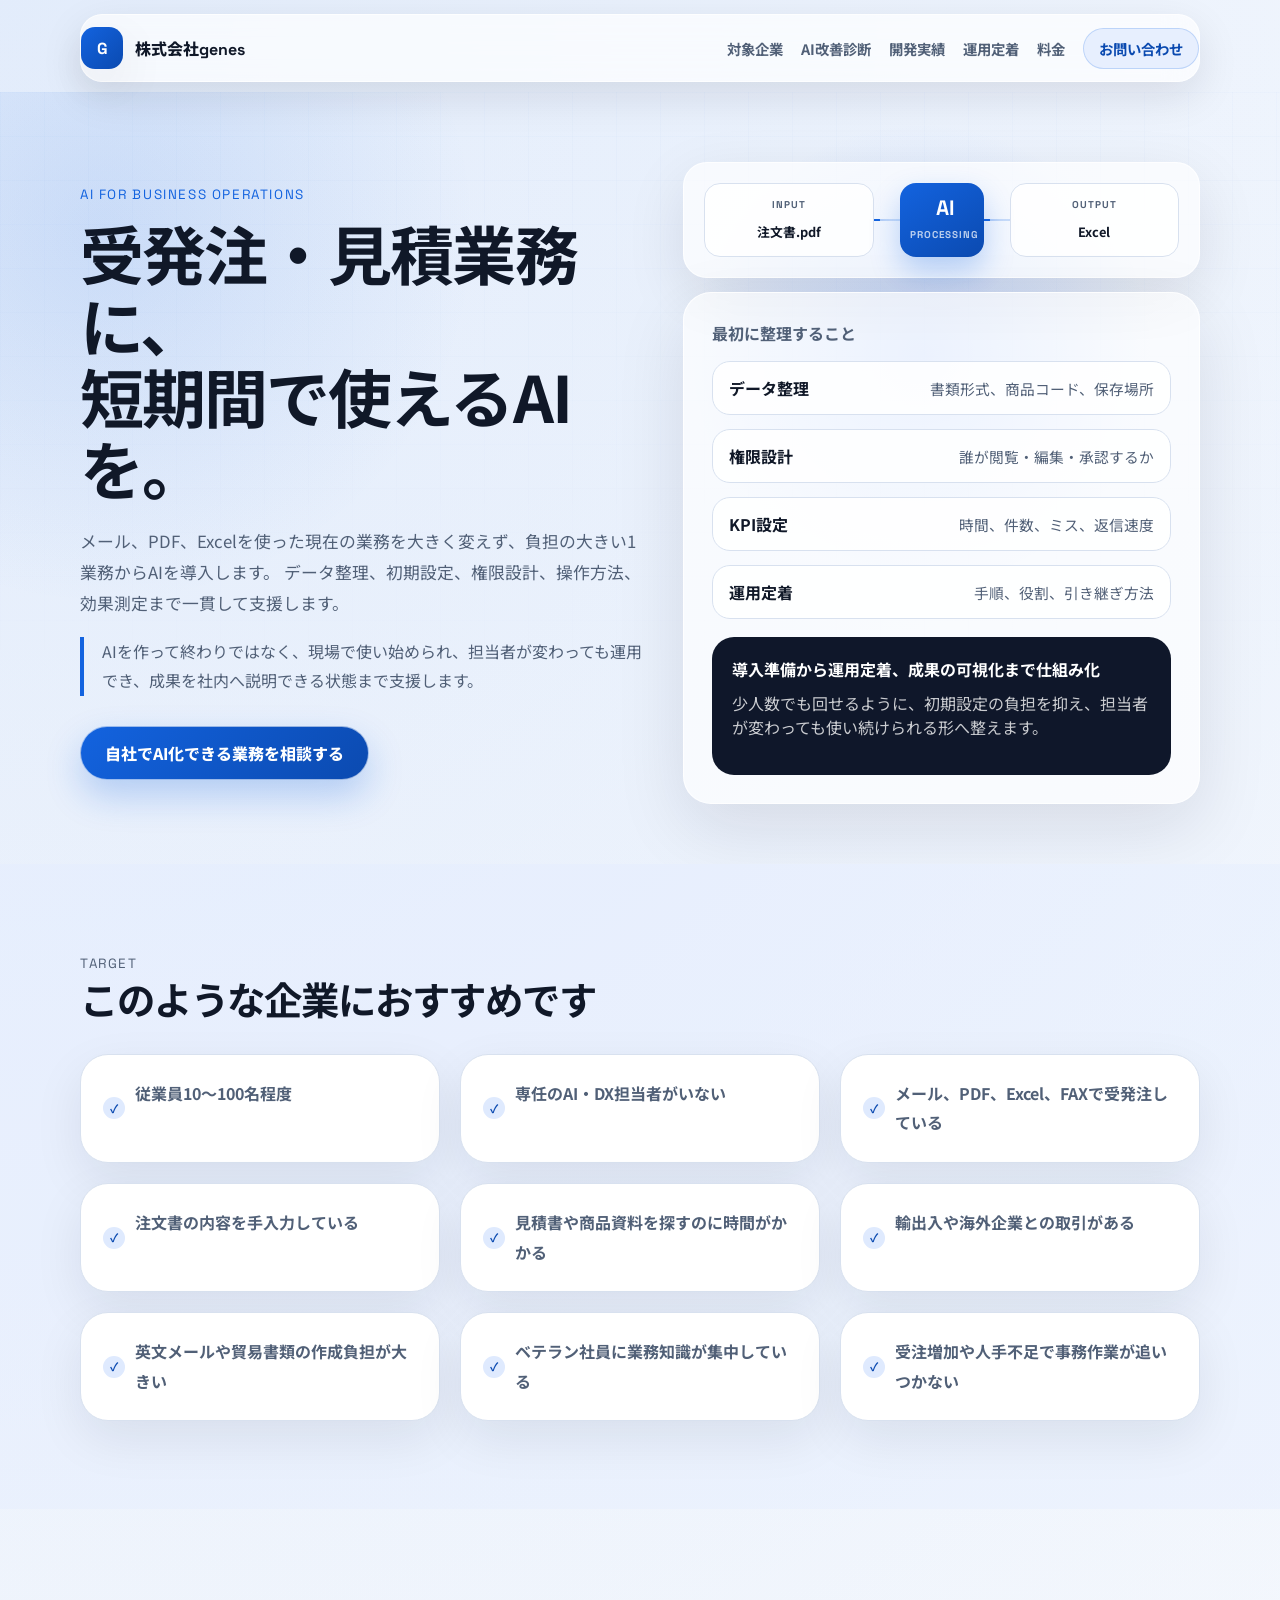
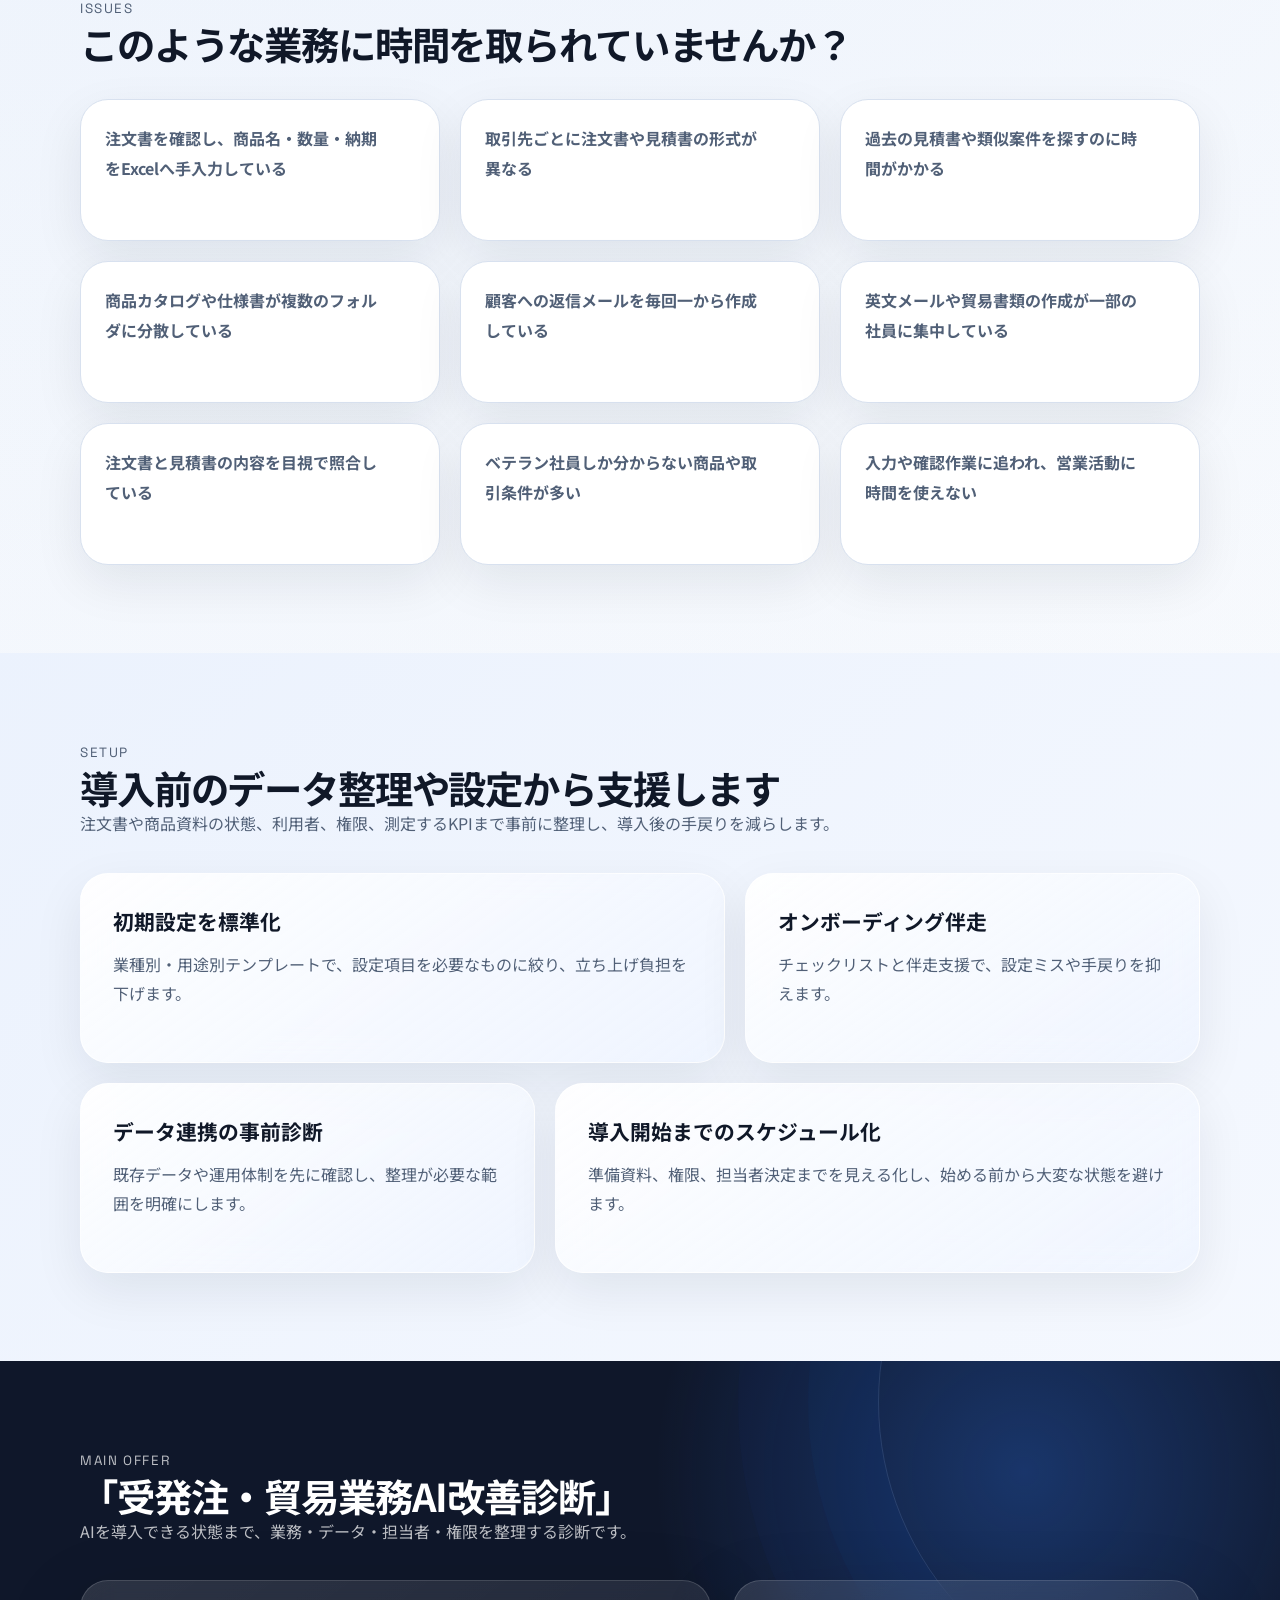
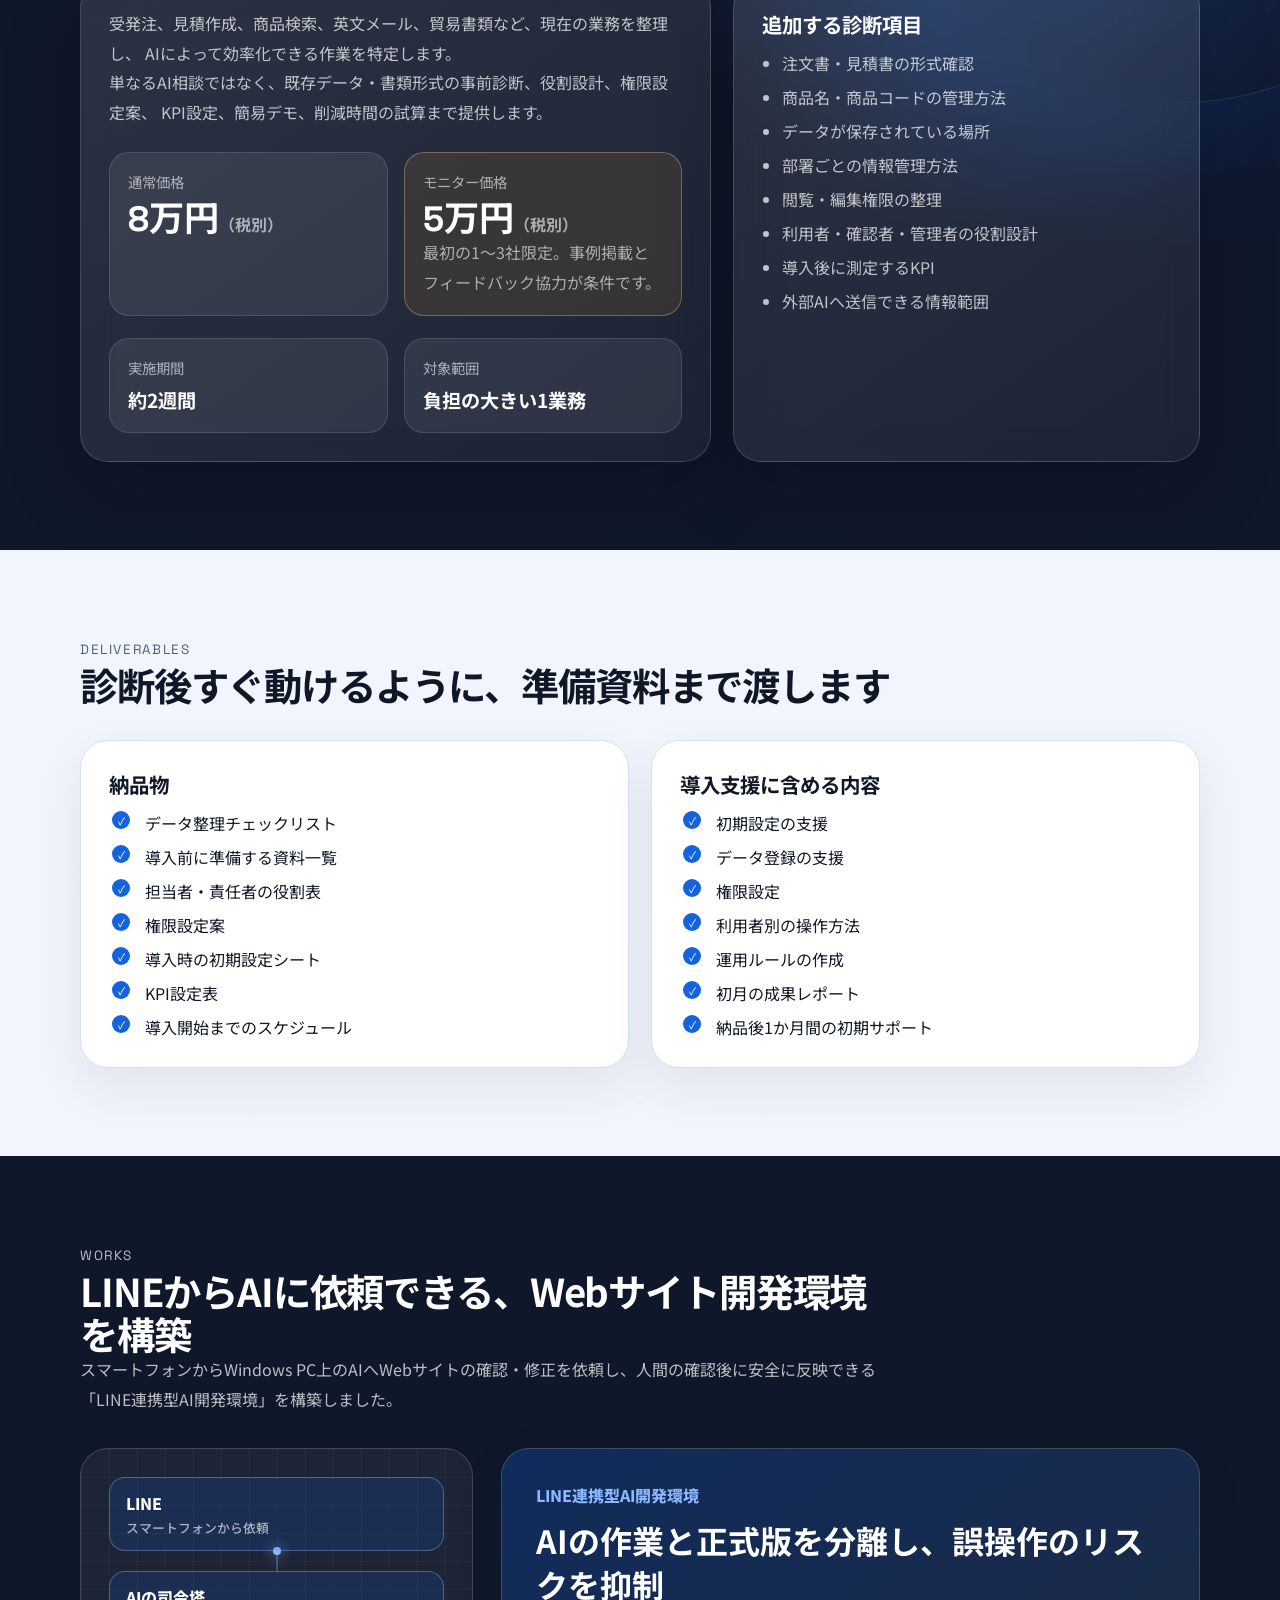
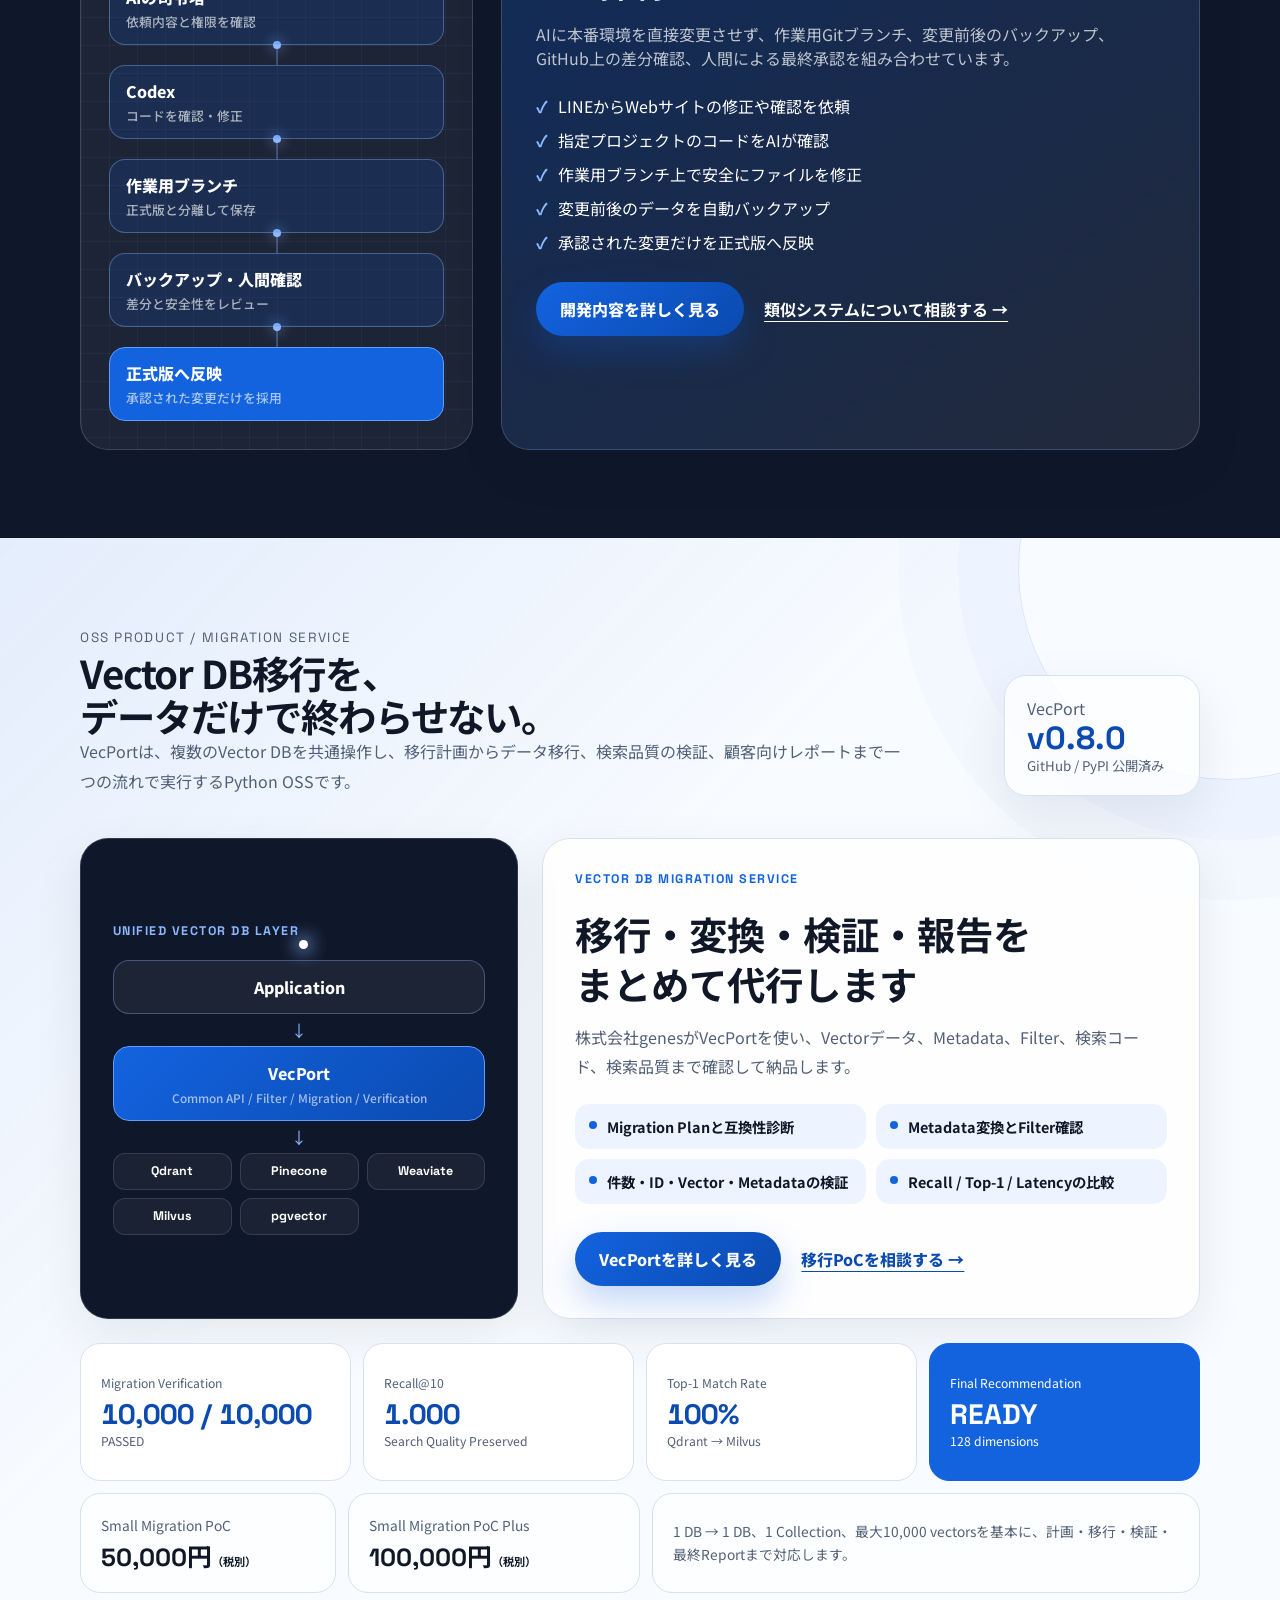
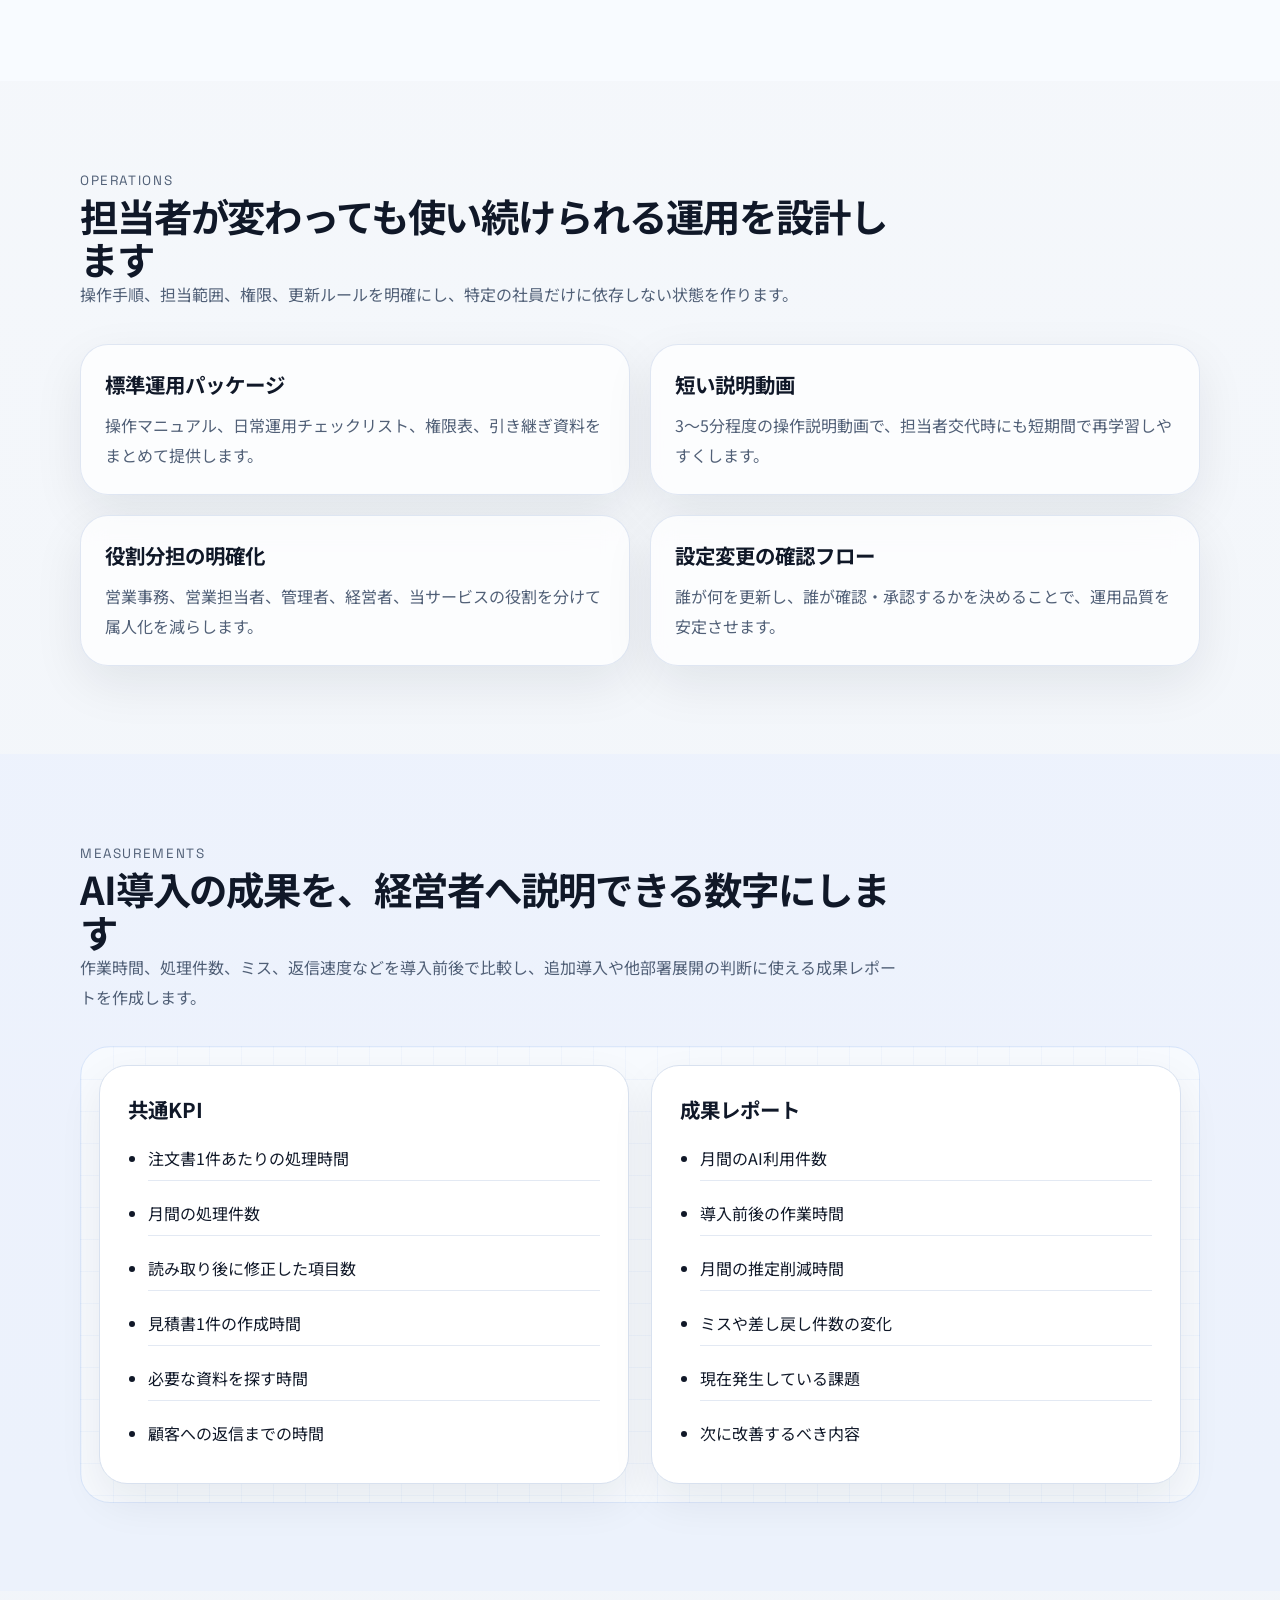
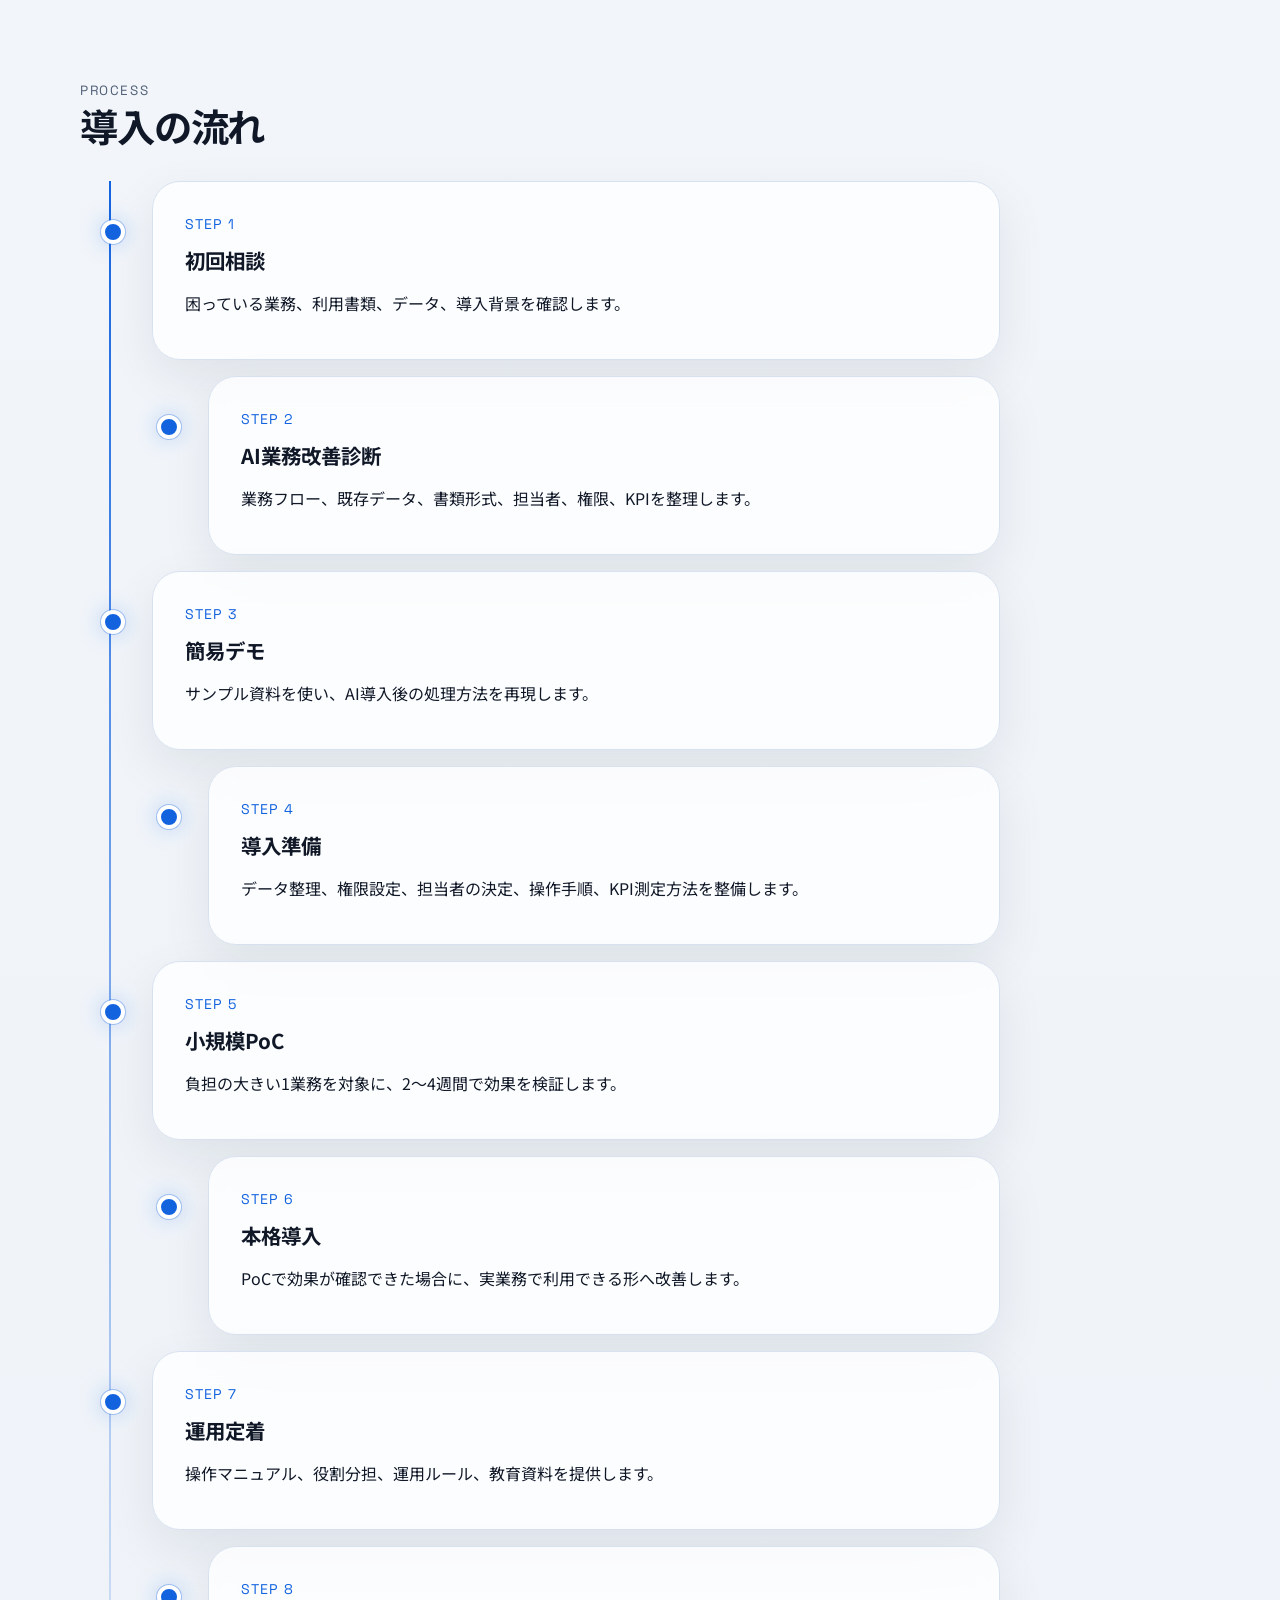
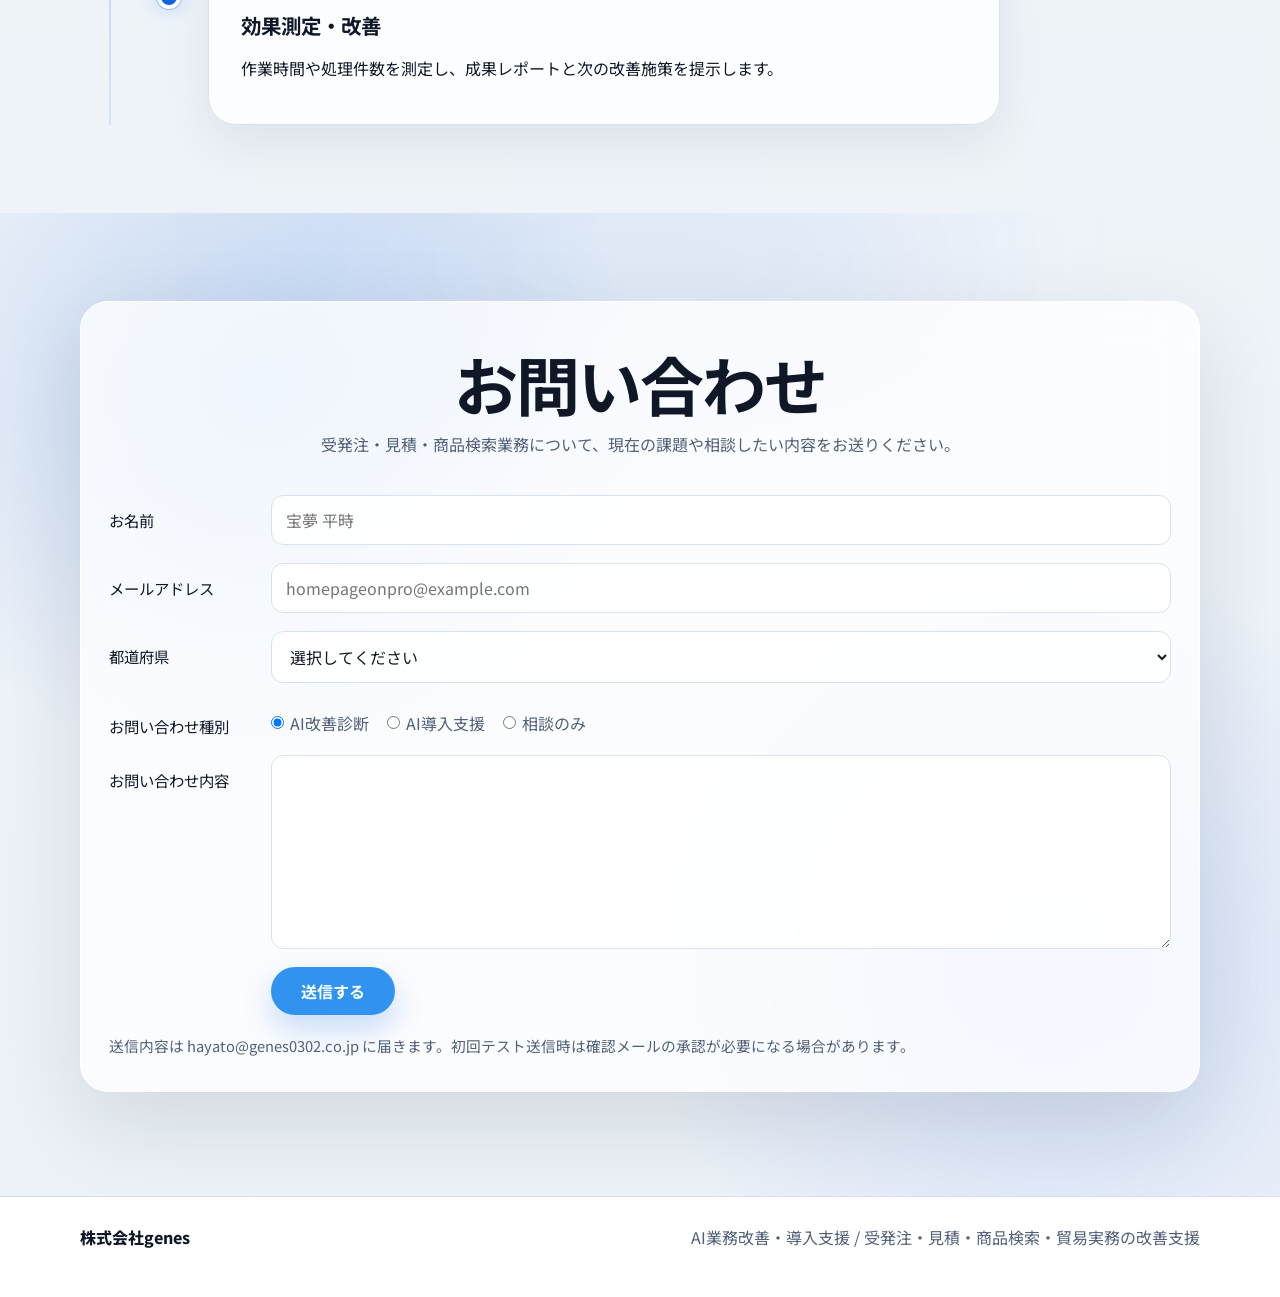
==== commit b6d987a6: "Update company contact email" ====
--- a/index.html
+++ b/index.html
@@ -29,12 +29,12 @@
       "@type": "Organization",
       "name": "株式会社genes",
       "url": "https://hayato-web-rho.vercel.app/",
-      "email": "mailto:67890hayato@gmail.com",
+      "email": "mailto:hayato@genes0302.co.jp",
       "description": "企業向けに、受発注、見積、商品検索、英文メール対応などのAI業務改善と運用定着を支援する会社です。",
       "contactPoint": {
         "@type": "ContactPoint",
         "contactType": "customer support",
-        "email": "67890hayato@gmail.com",
+        "email": "hayato@genes0302.co.jp",
         "availableLanguage": "Japanese"
       }
     }
@@ -481,7 +481,7 @@
           </div>
           <form
             class="contact-form"
-            action="https://formsubmit.co/67890hayato@gmail.com"
+            action="https://formsubmit.co/hayato@genes0302.co.jp"
             method="POST"
           >
             <input type="hidden" name="_subject" value="株式会社genes お問い合わせ">
@@ -537,7 +537,7 @@
               <button class="submit-button" type="submit">送信する</button>
             </div>
           </form>
-          <p class="form-note">送信内容は 67890hayato@gmail.com に届きます。初回テスト送信時は確認メールの承認が必要になる場合があります。</p>
+          <p class="form-note">送信内容は hayato@genes0302.co.jp に届きます。初回テスト送信時は確認メールの承認が必要になる場合があります。</p>
         </div>
       </div>
     </section>
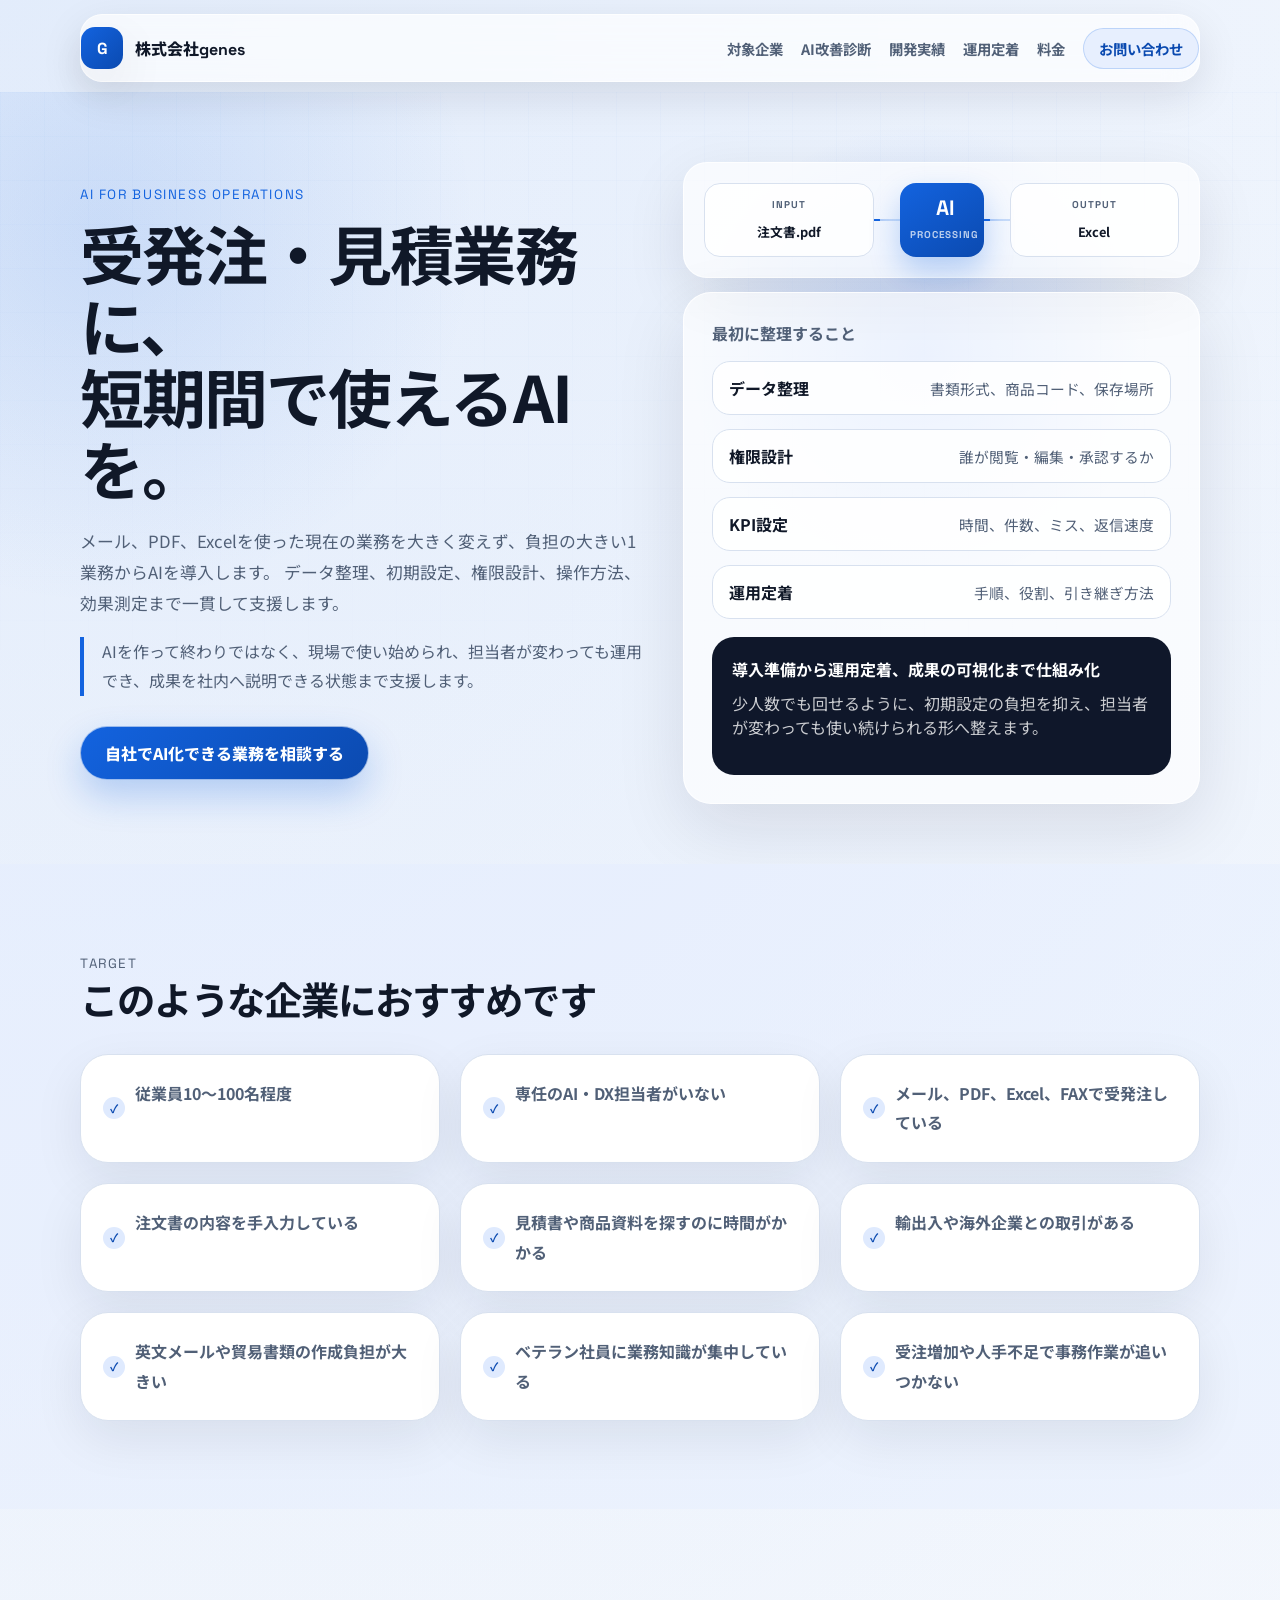
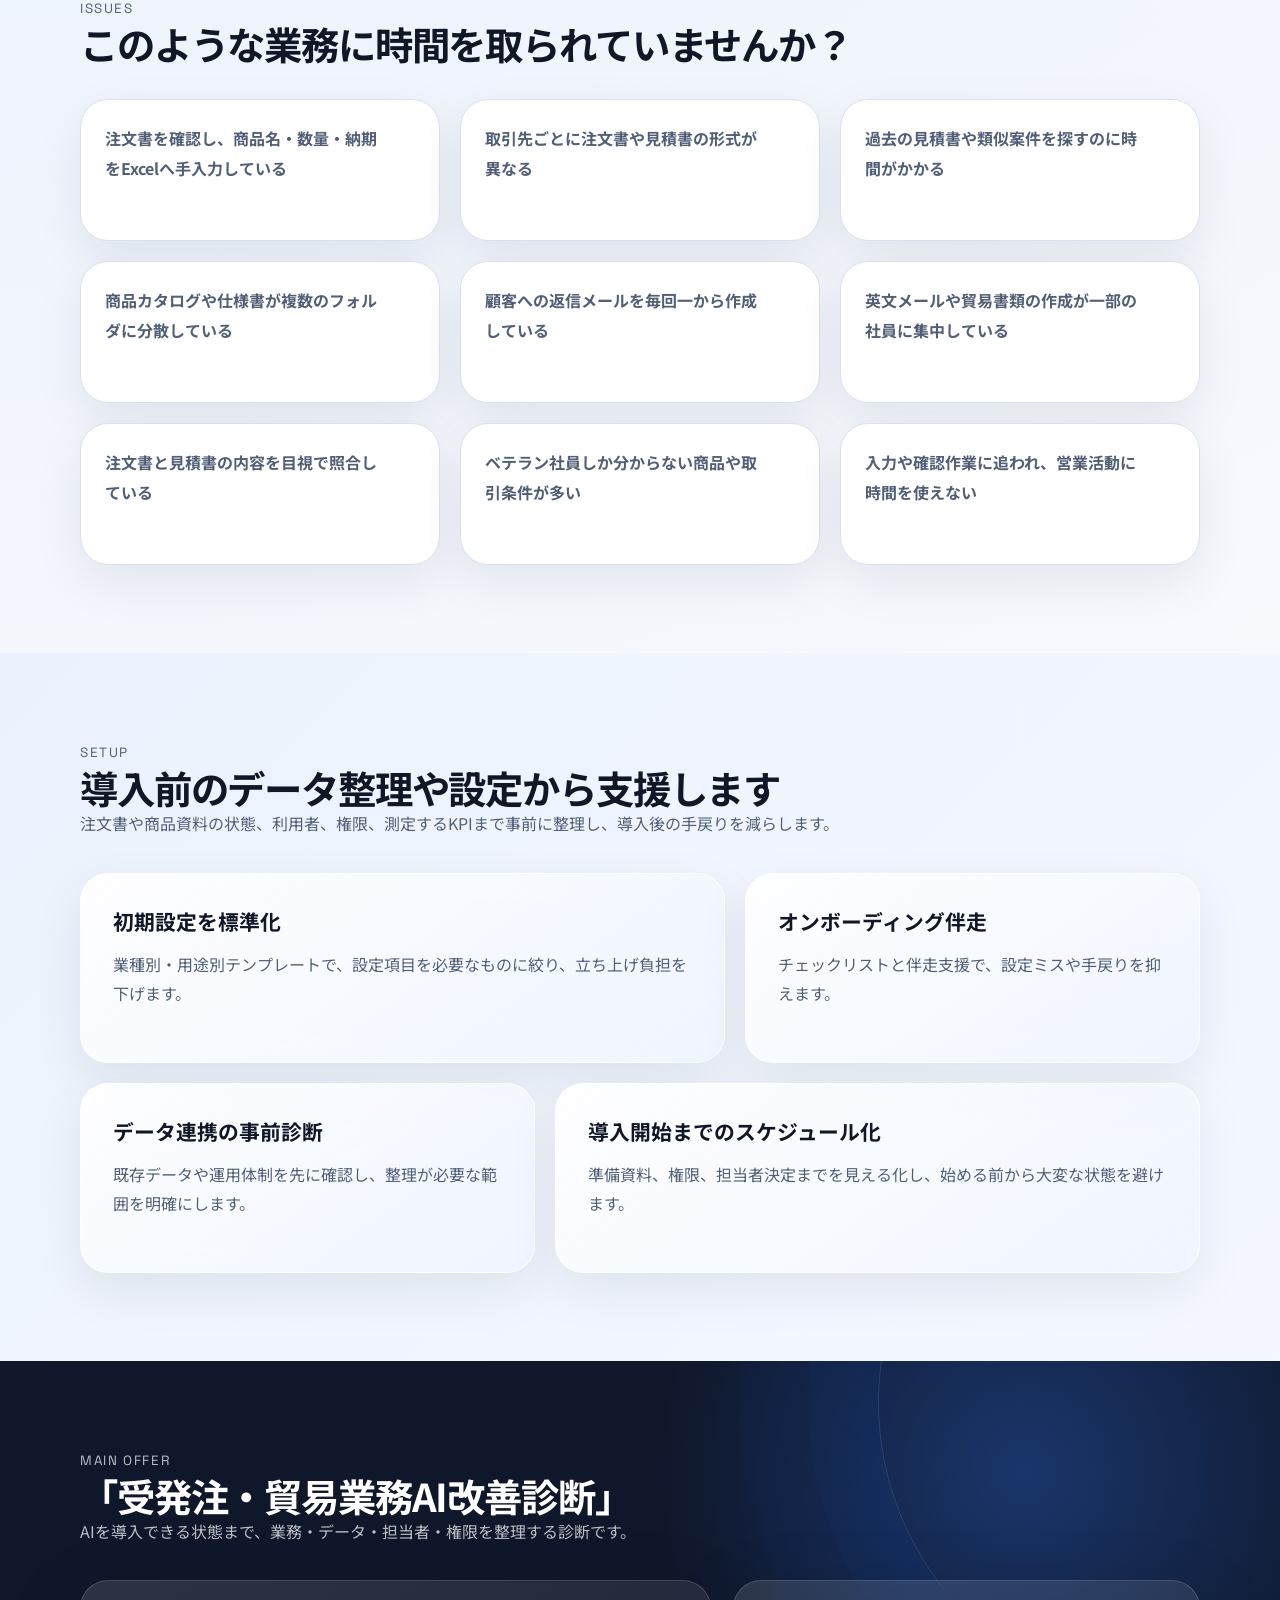
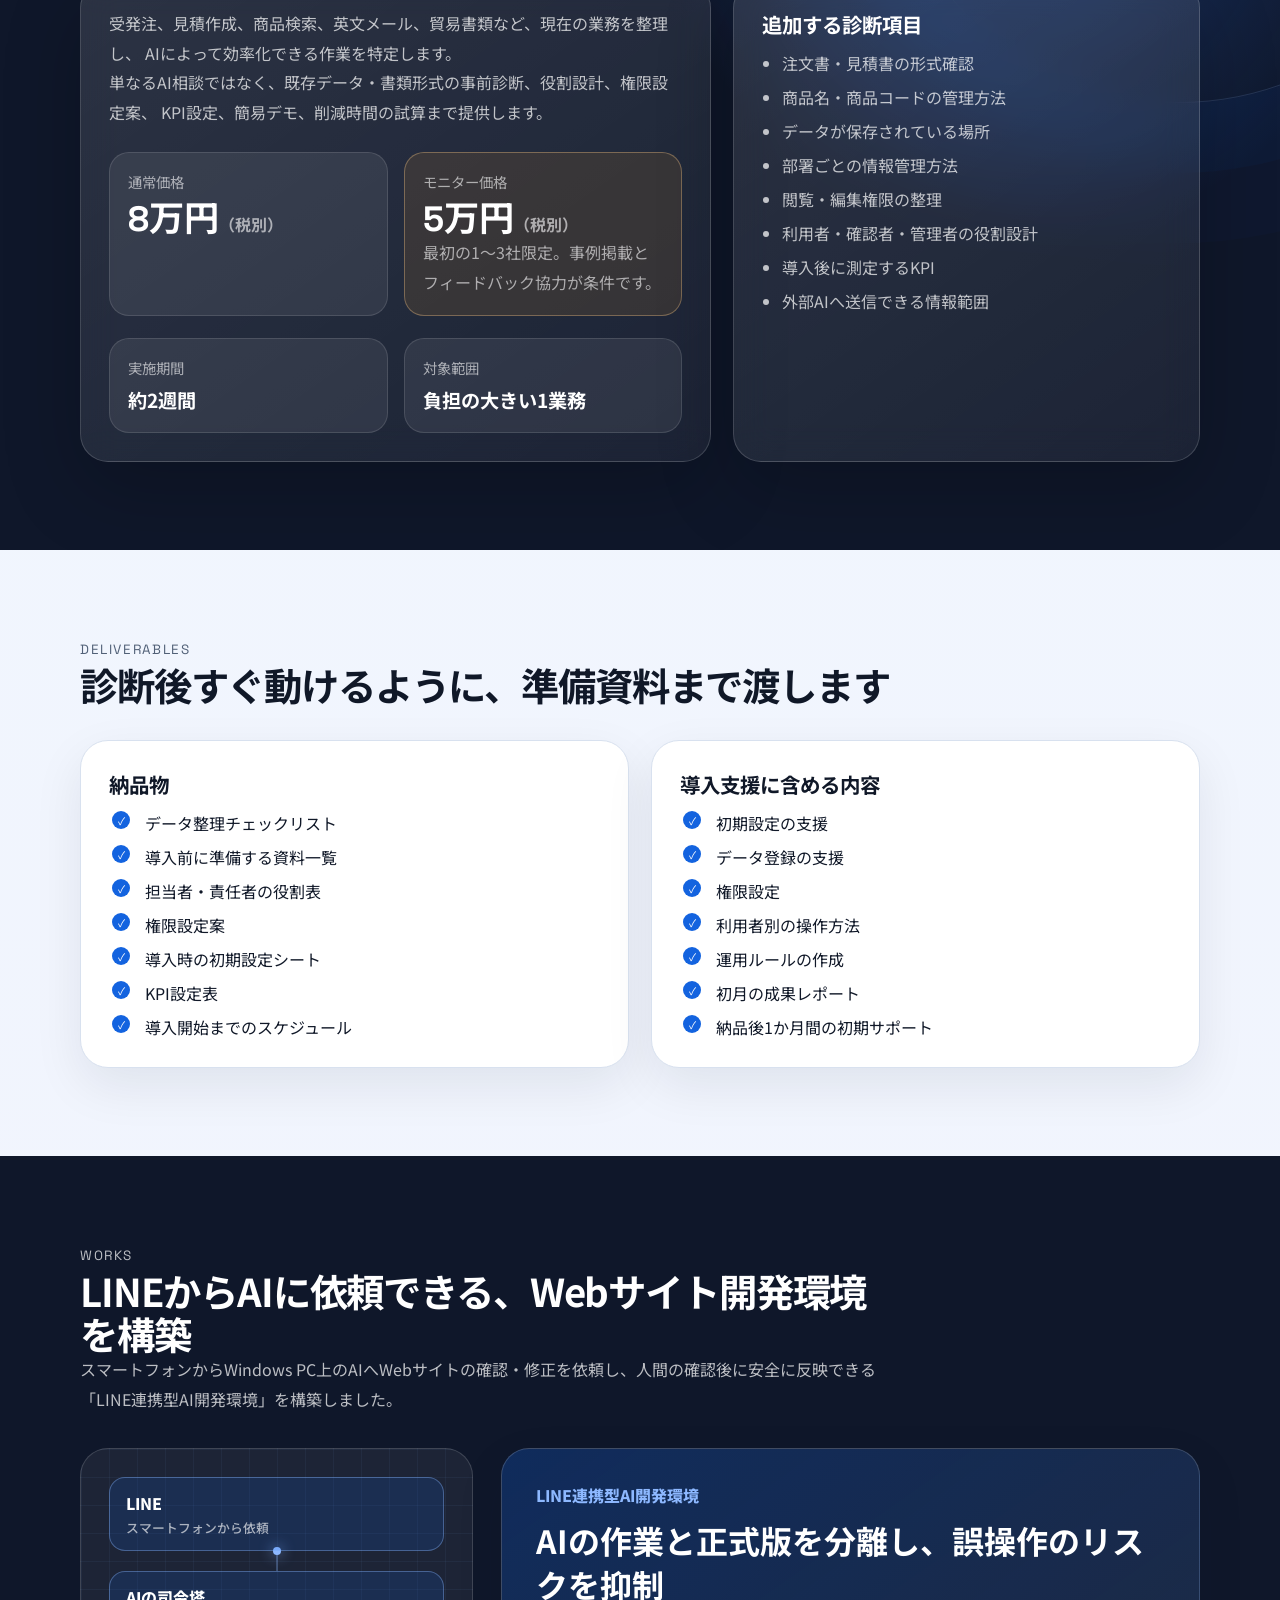
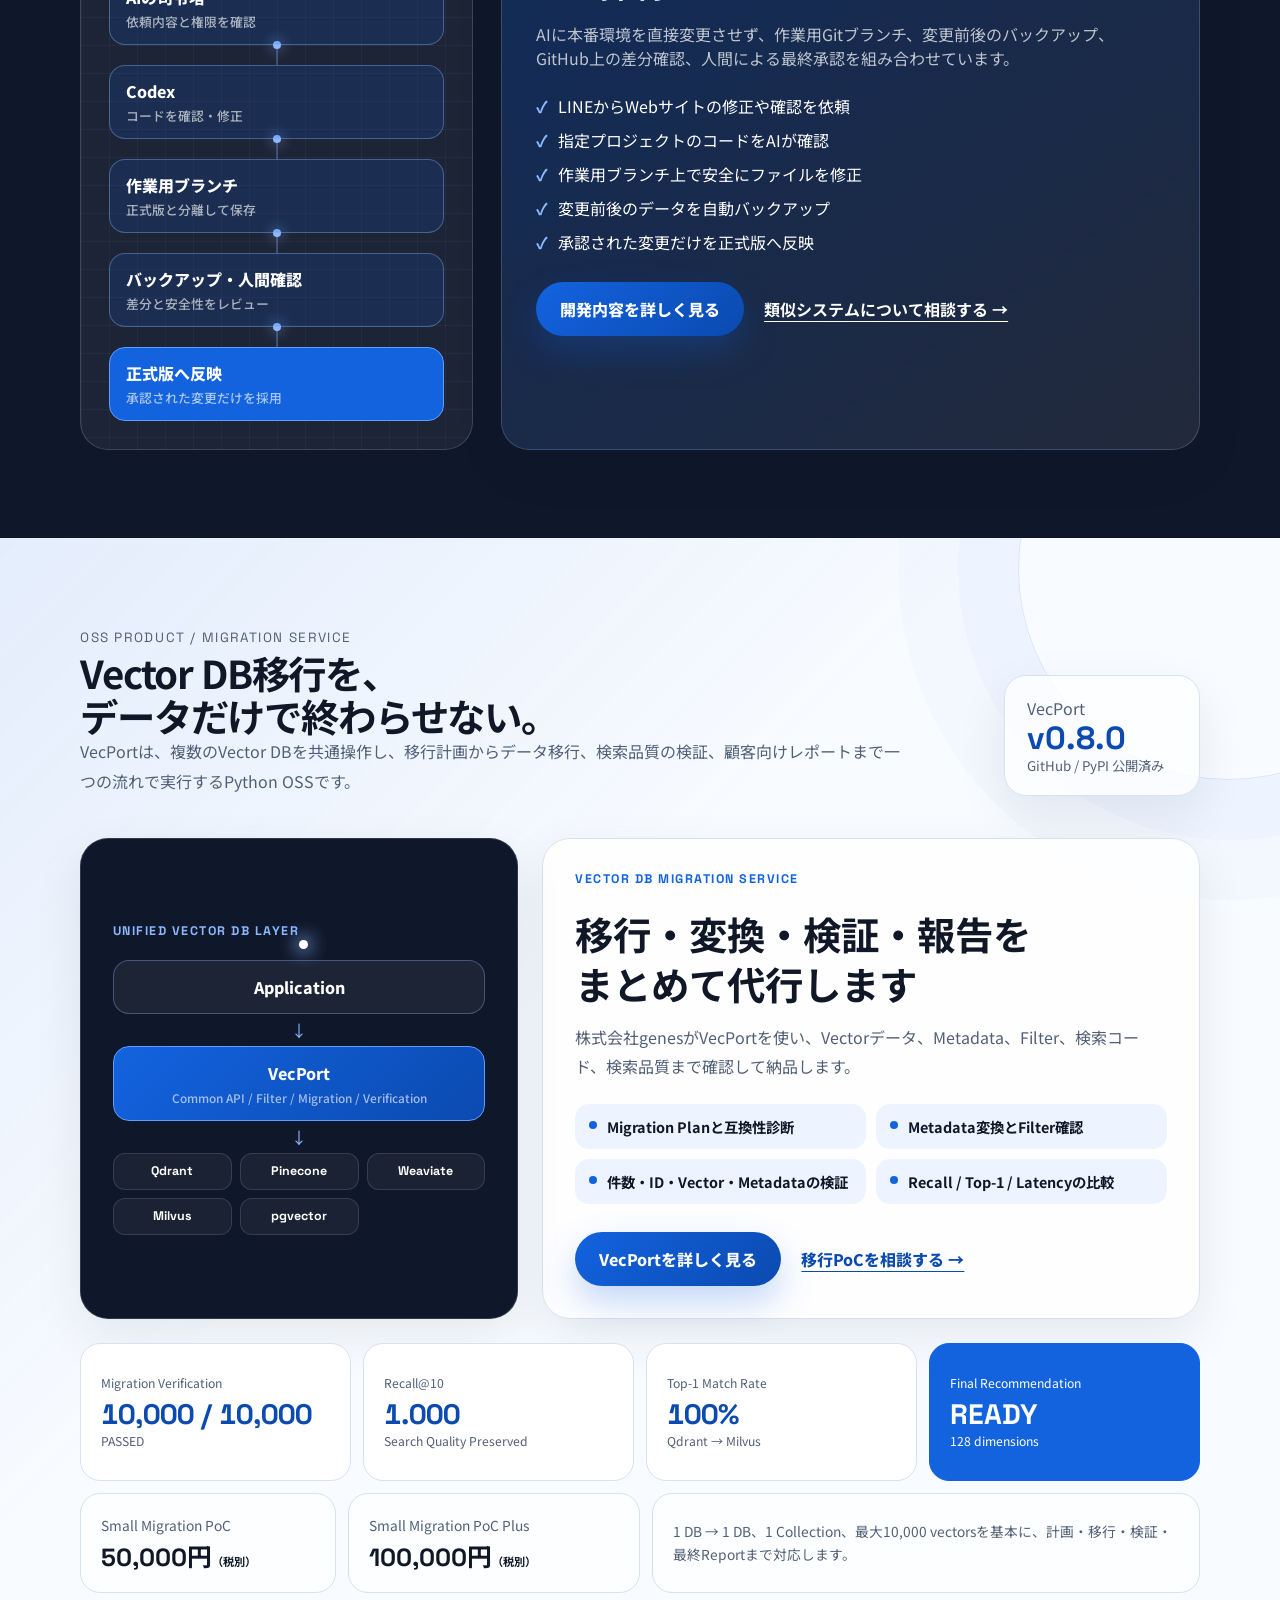
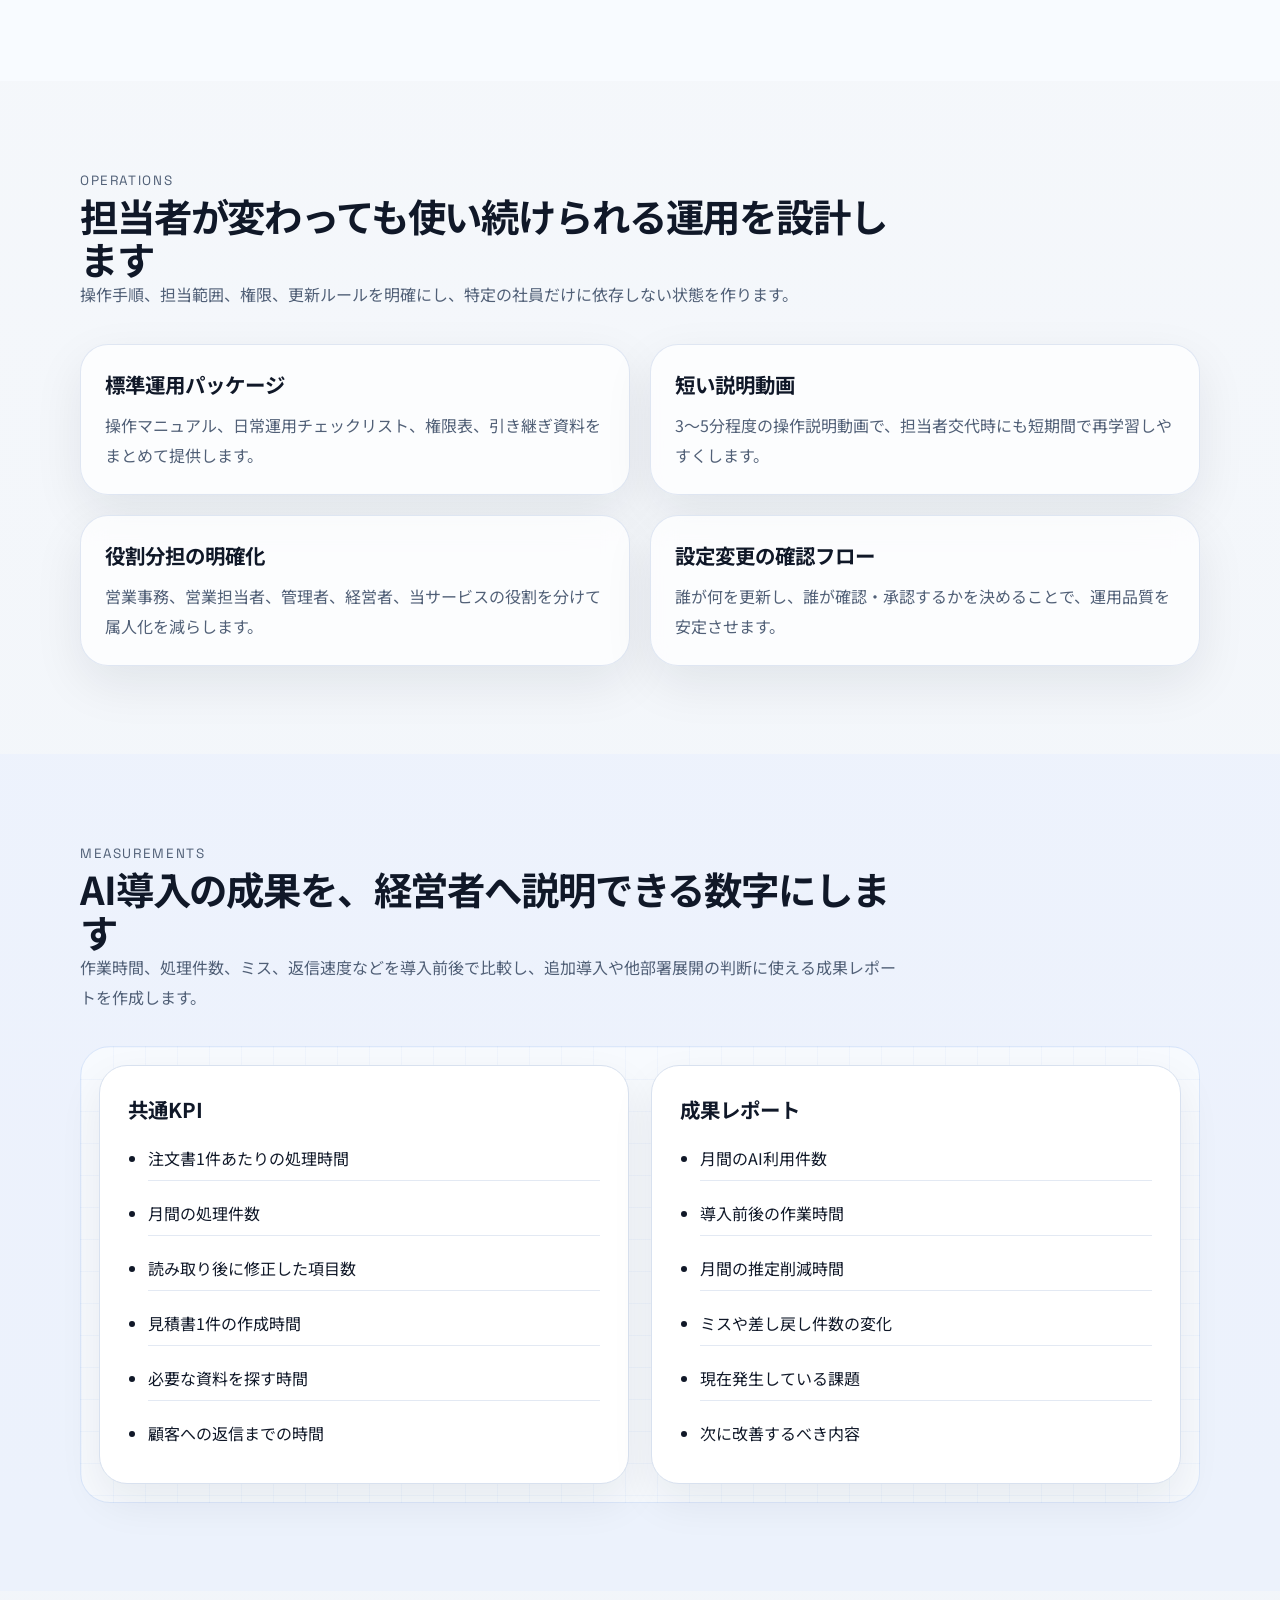
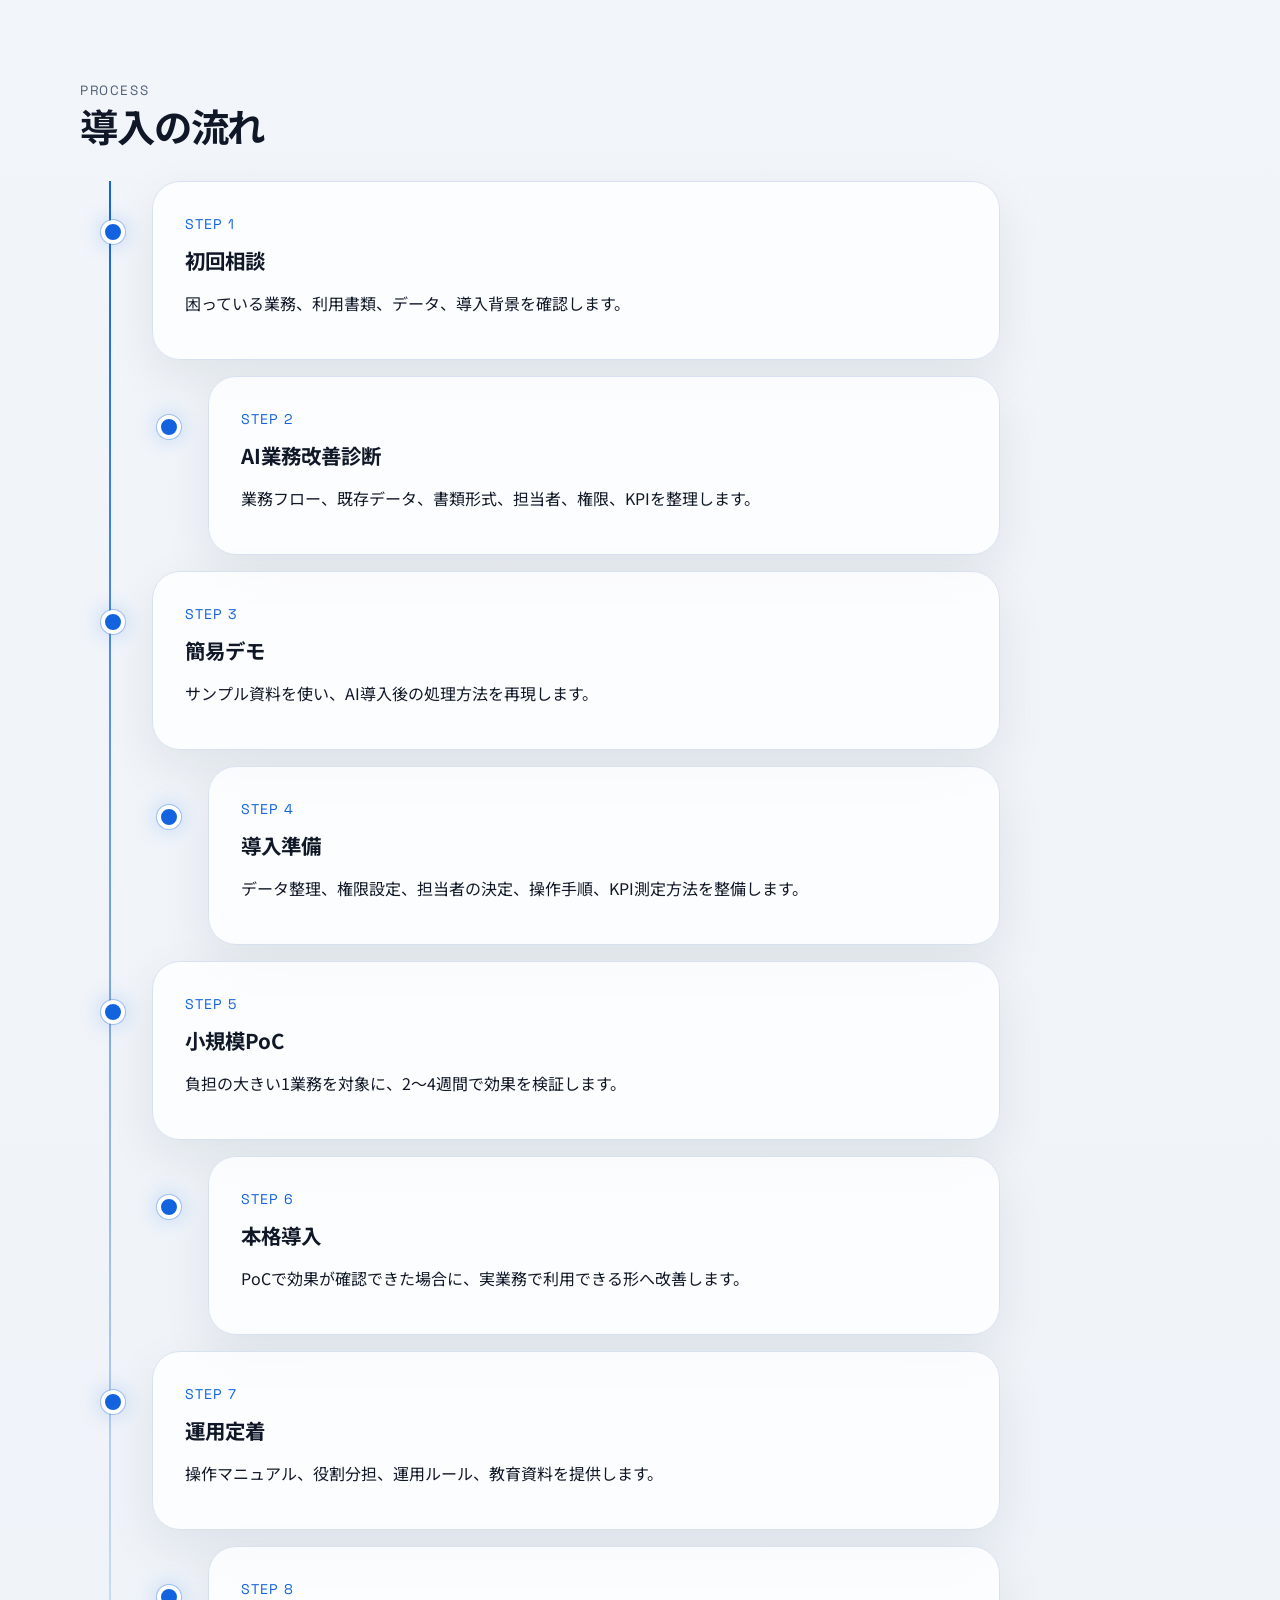
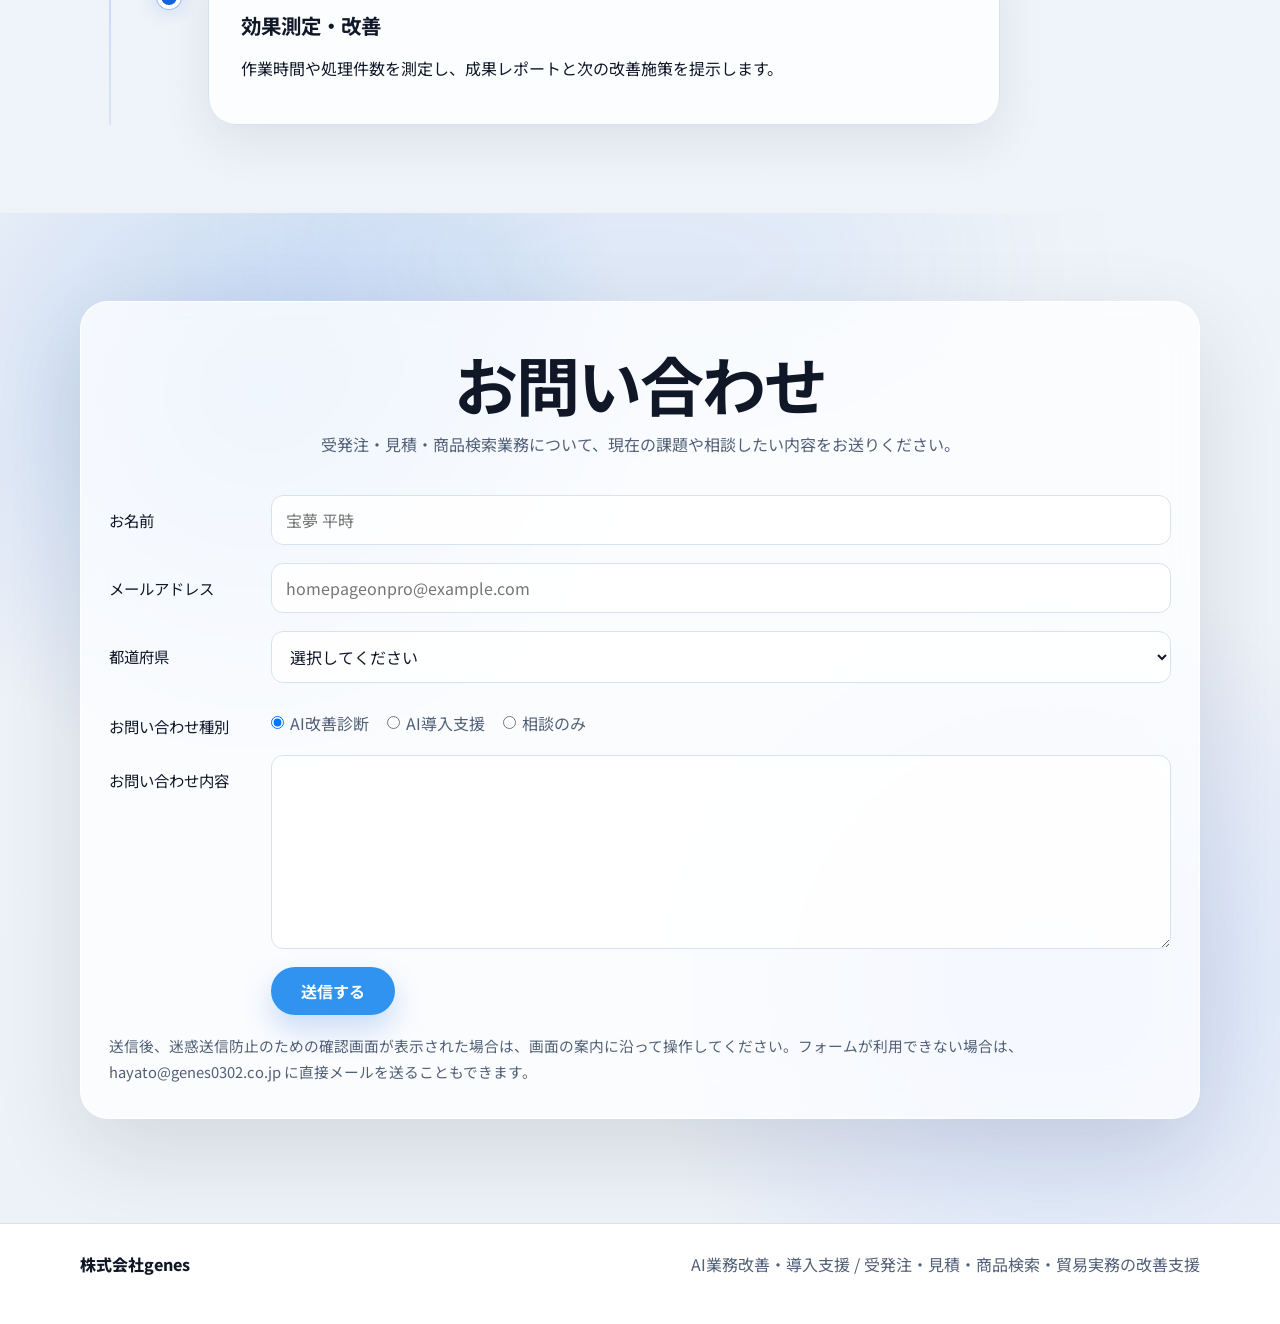
==== commit a1209aab: "Improve contact form delivery settings and fallback" ====
--- a/index.html
+++ b/index.html
@@ -486,7 +486,7 @@
           >
             <input type="hidden" name="_subject" value="株式会社genes お問い合わせ">
             <input type="hidden" name="_template" value="table">
-            <input type="hidden" name="_captcha" value="false">
+            <input type="hidden" name="_captcha" value="true">
             <input type="hidden" name="_next" value="https://hayato-web-rho.vercel.app/thanks.html">
             <input type="text" name="_honey" class="hidden-field" tabindex="-1" autocomplete="off">
 
@@ -497,7 +497,7 @@
 
             <div class="form-row">
               <label for="email">メールアドレス</label>
-              <input id="email" name="メールアドレス" type="email" placeholder="homepageonpro@example.com" required>
+              <input id="email" name="email" type="email" autocomplete="email" placeholder="homepageonpro@example.com" required>
             </div>
 
             <div class="form-row">
@@ -537,7 +537,7 @@
               <button class="submit-button" type="submit">送信する</button>
             </div>
           </form>
-          <p class="form-note">送信内容は hayato@genes0302.co.jp に届きます。初回テスト送信時は確認メールの承認が必要になる場合があります。</p>
+          <p class="form-note">送信後、迷惑送信防止のための確認画面が表示された場合は、画面の案内に沿って操作してください。フォームが利用できない場合は、<a href="mailto:hayato@genes0302.co.jp">hayato@genes0302.co.jp に直接メールを送る</a>こともできます。</p>
         </div>
       </div>
     </section>
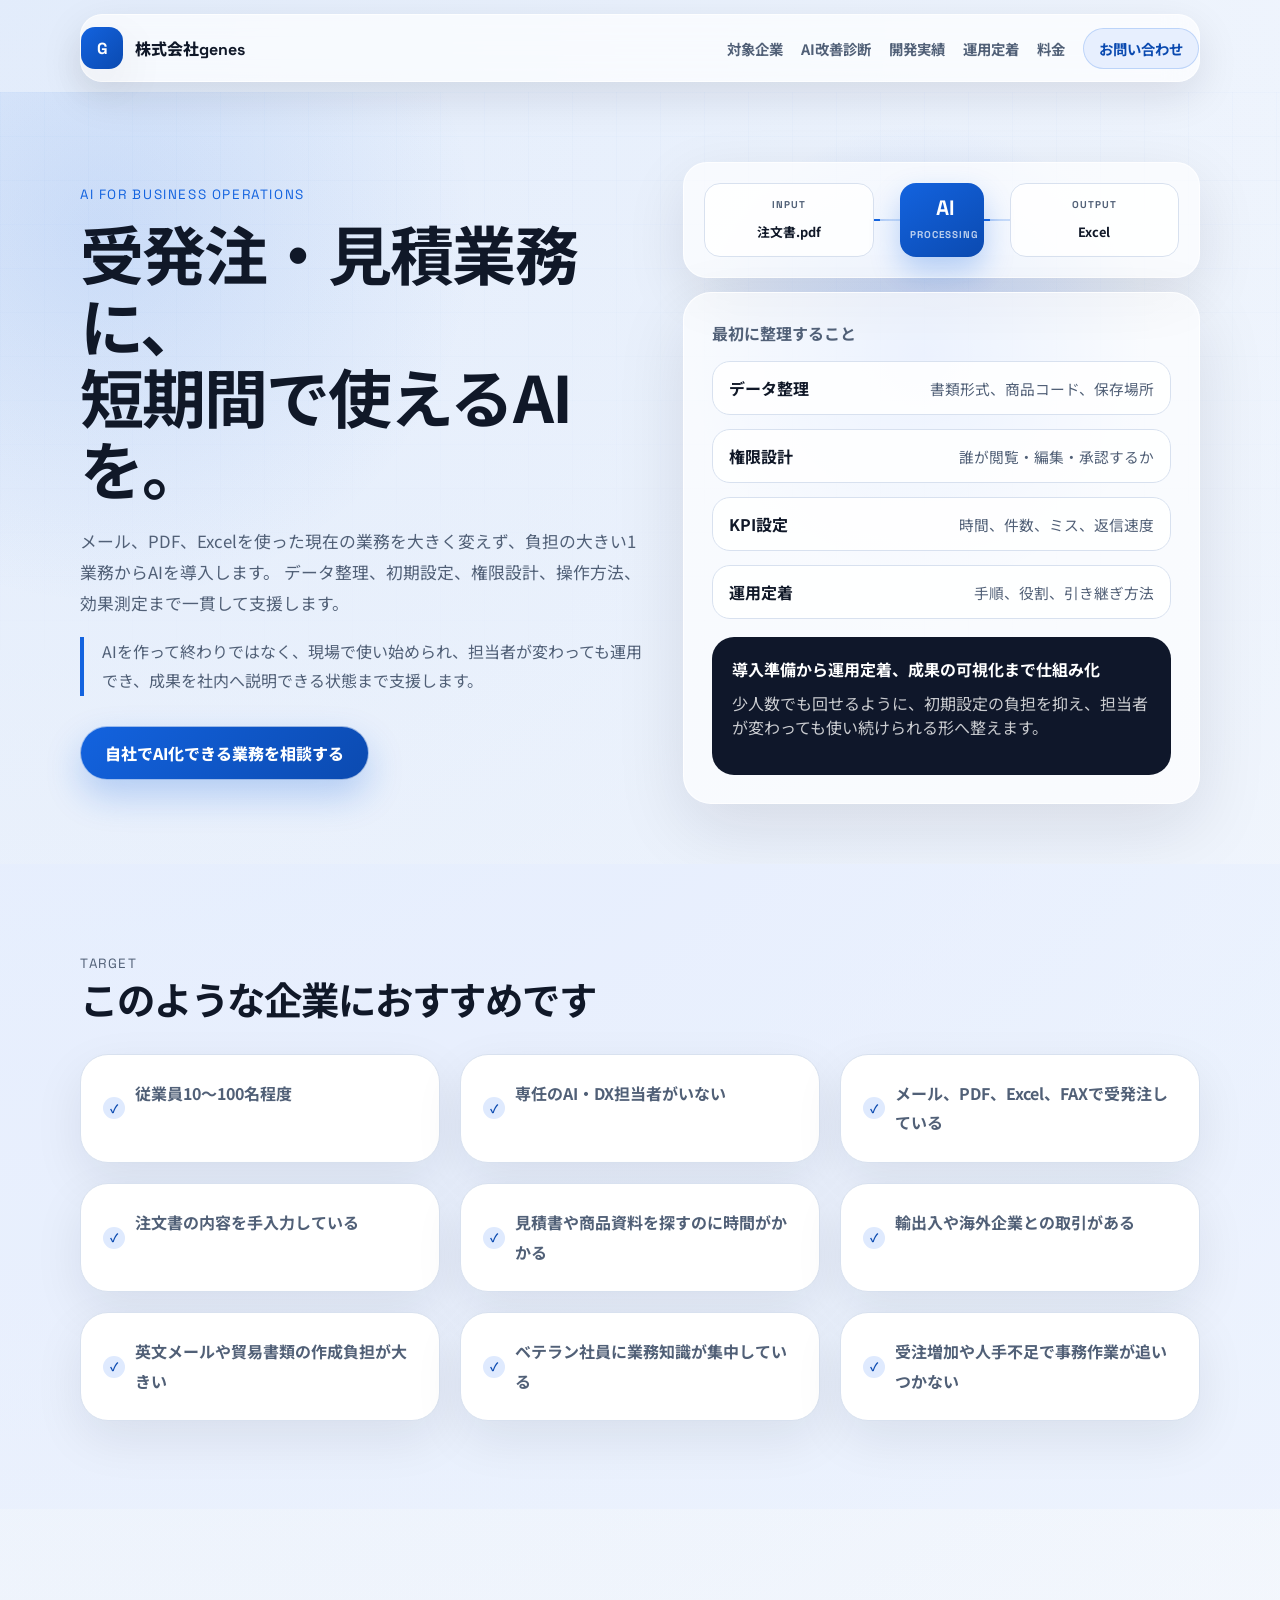
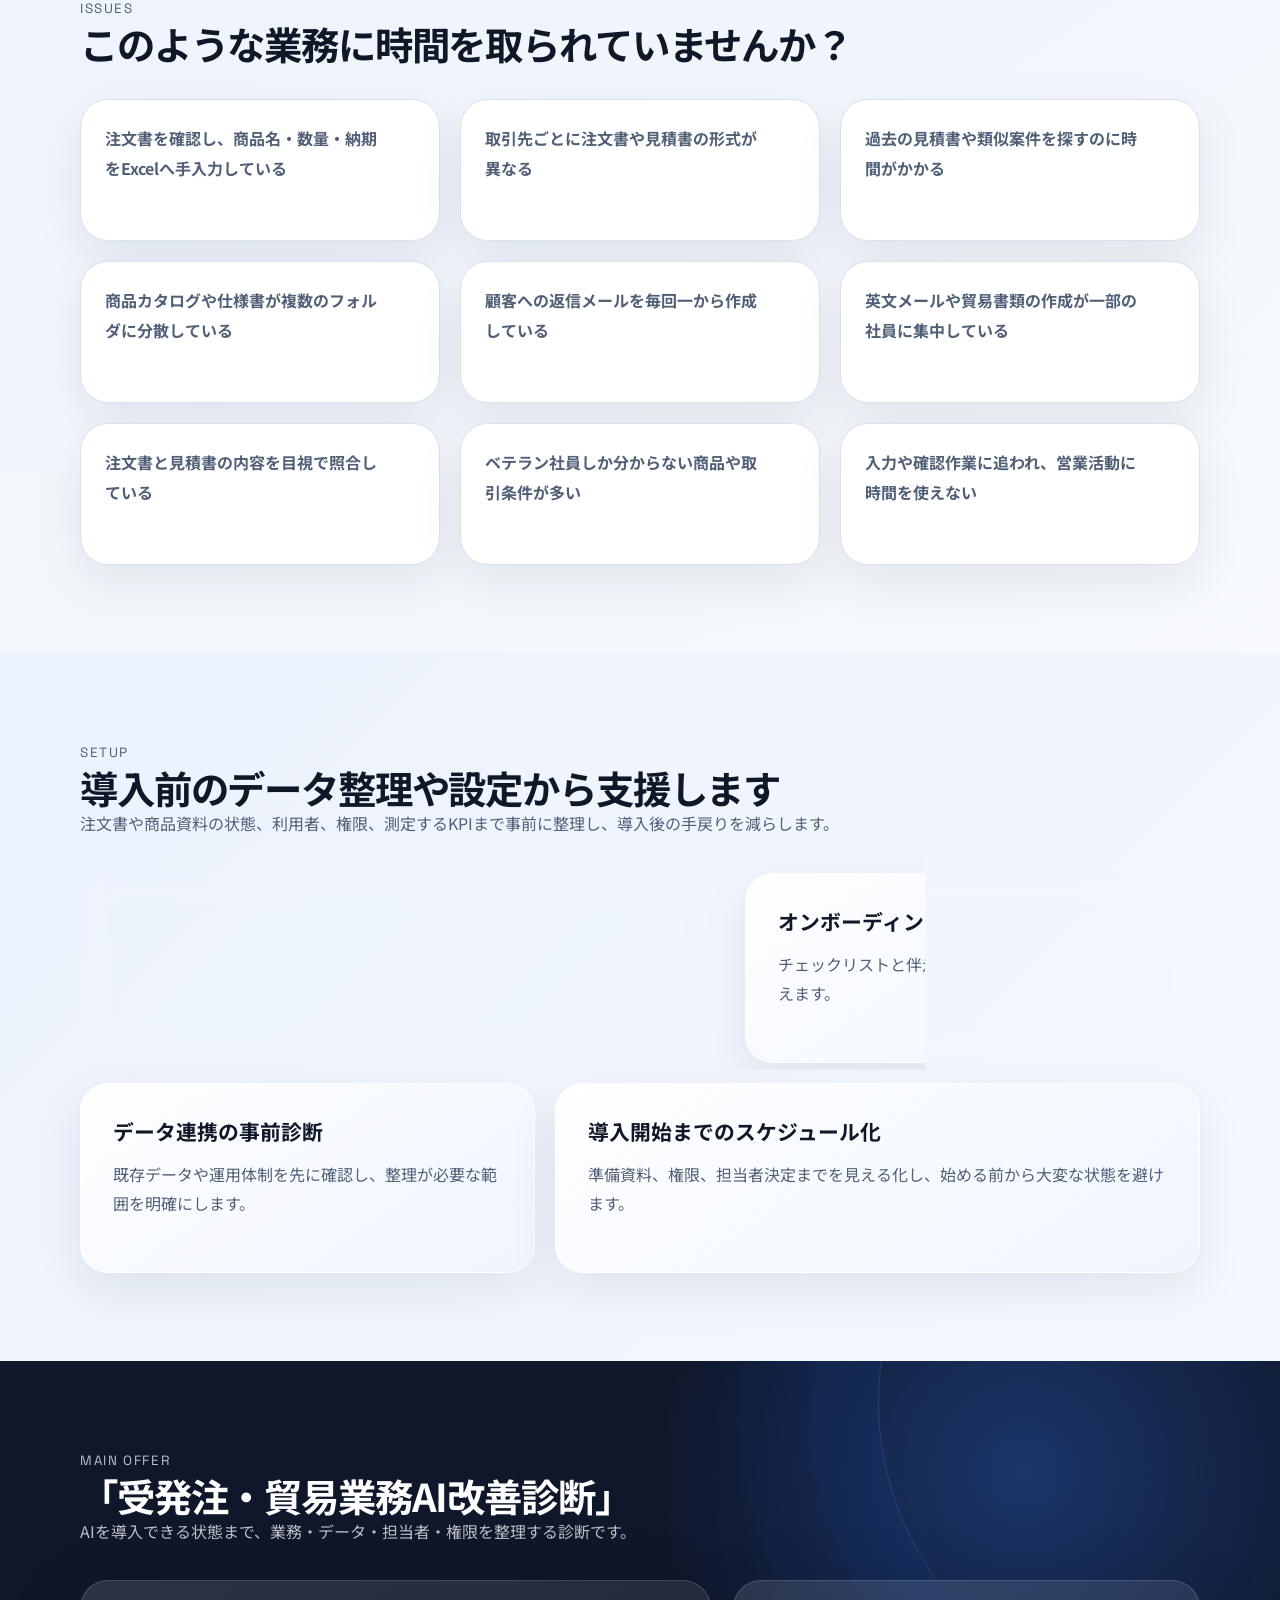
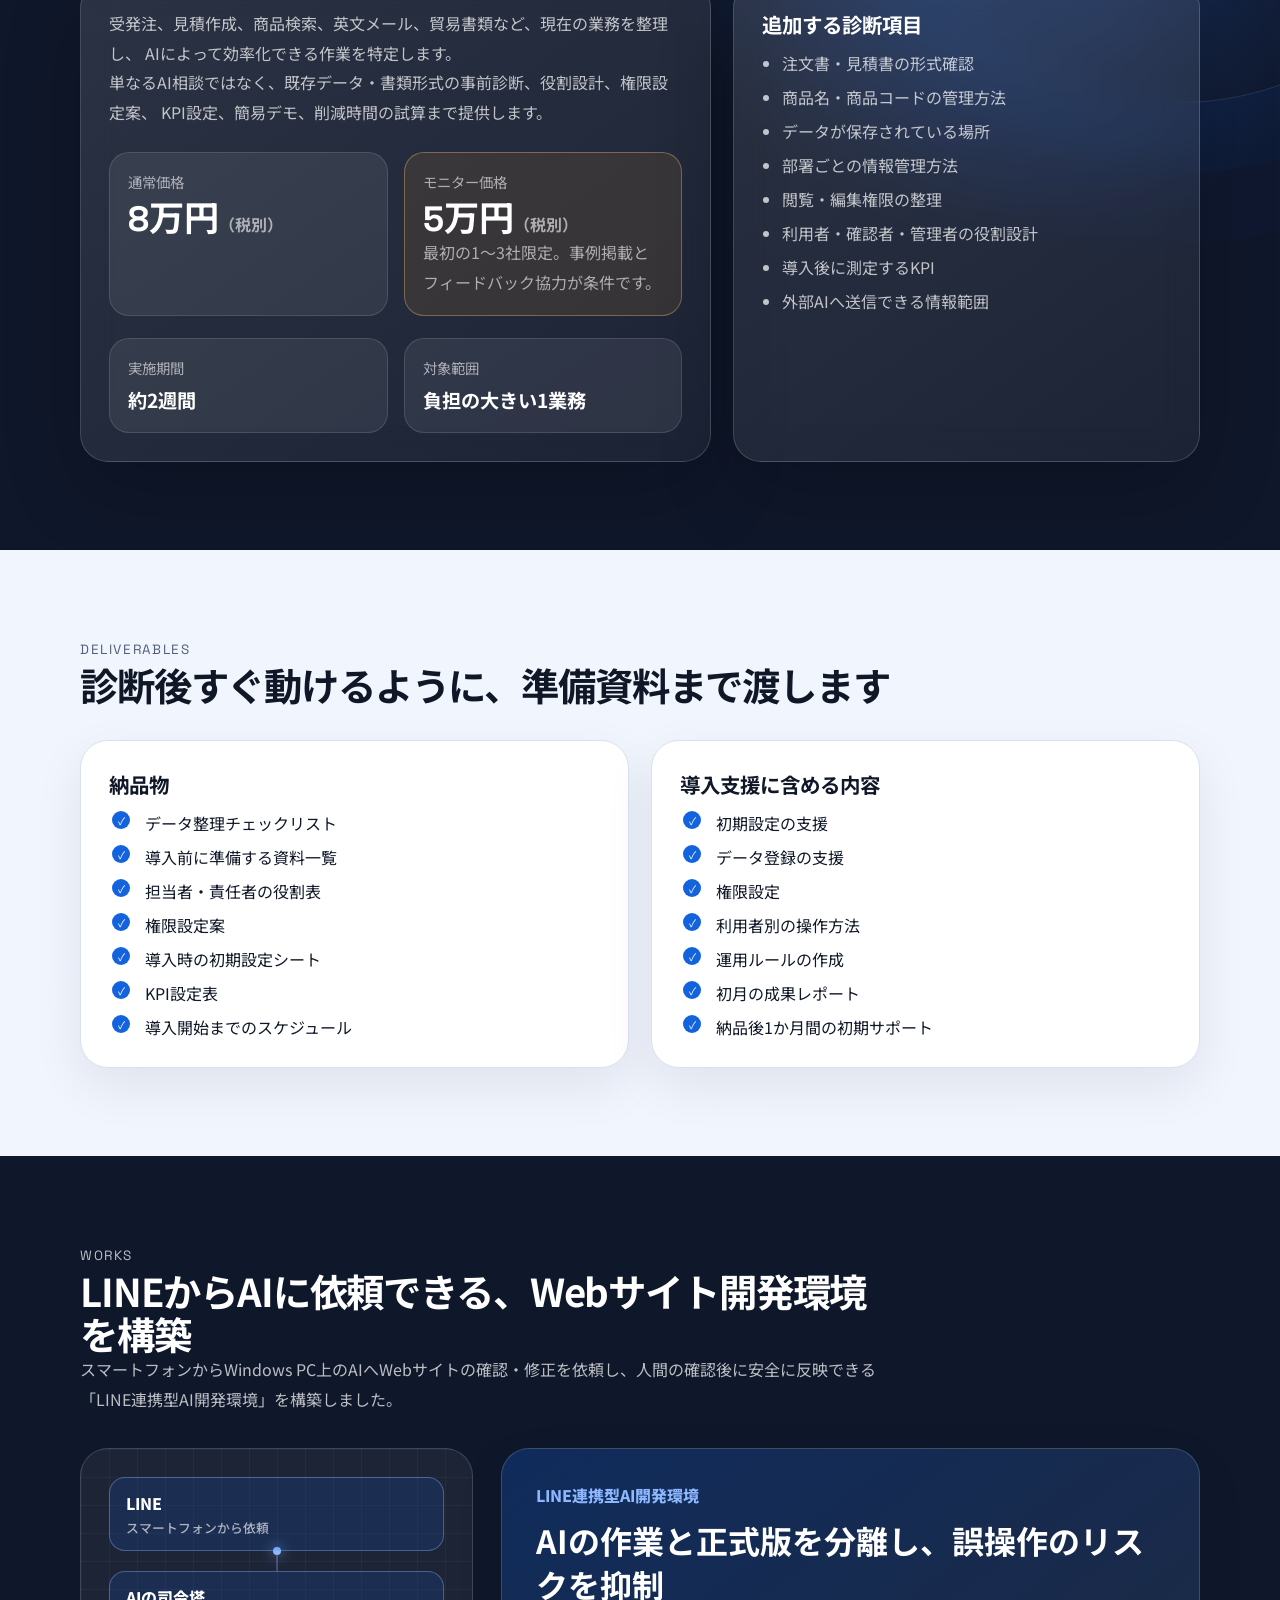
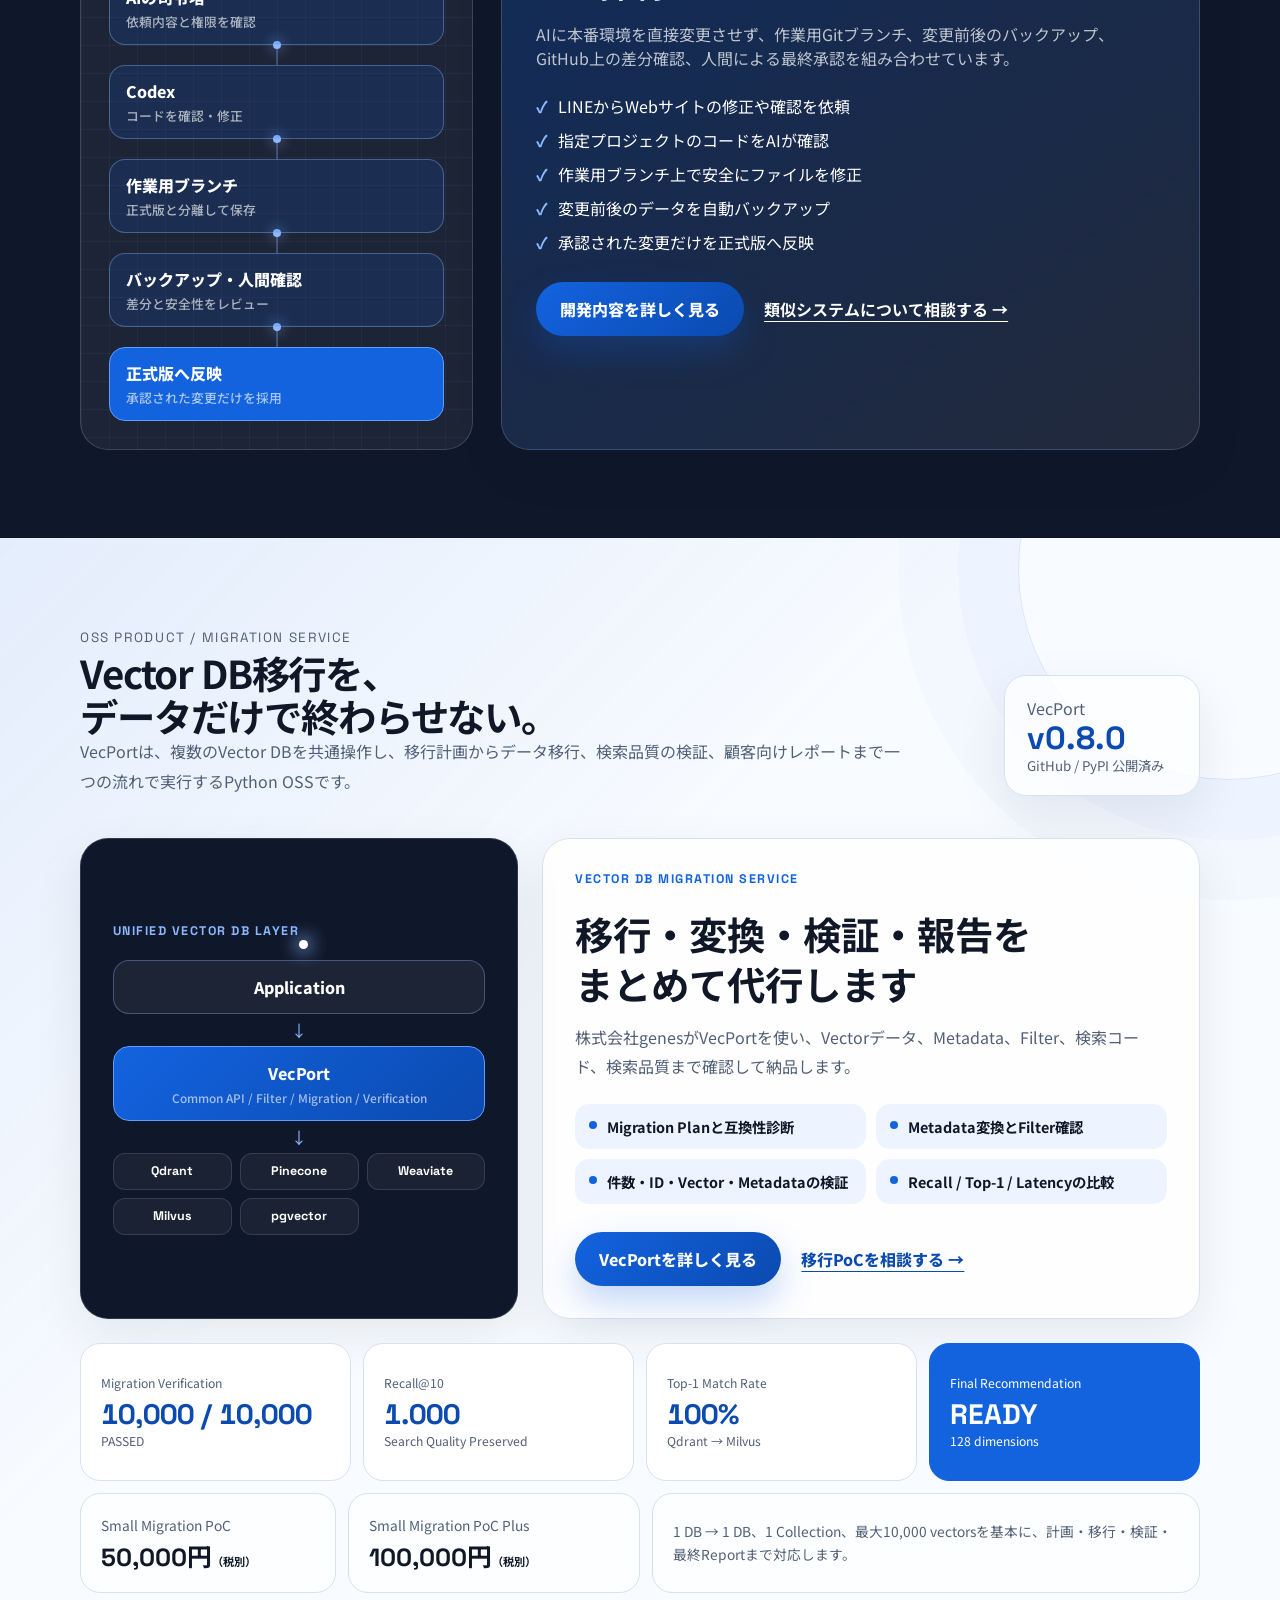
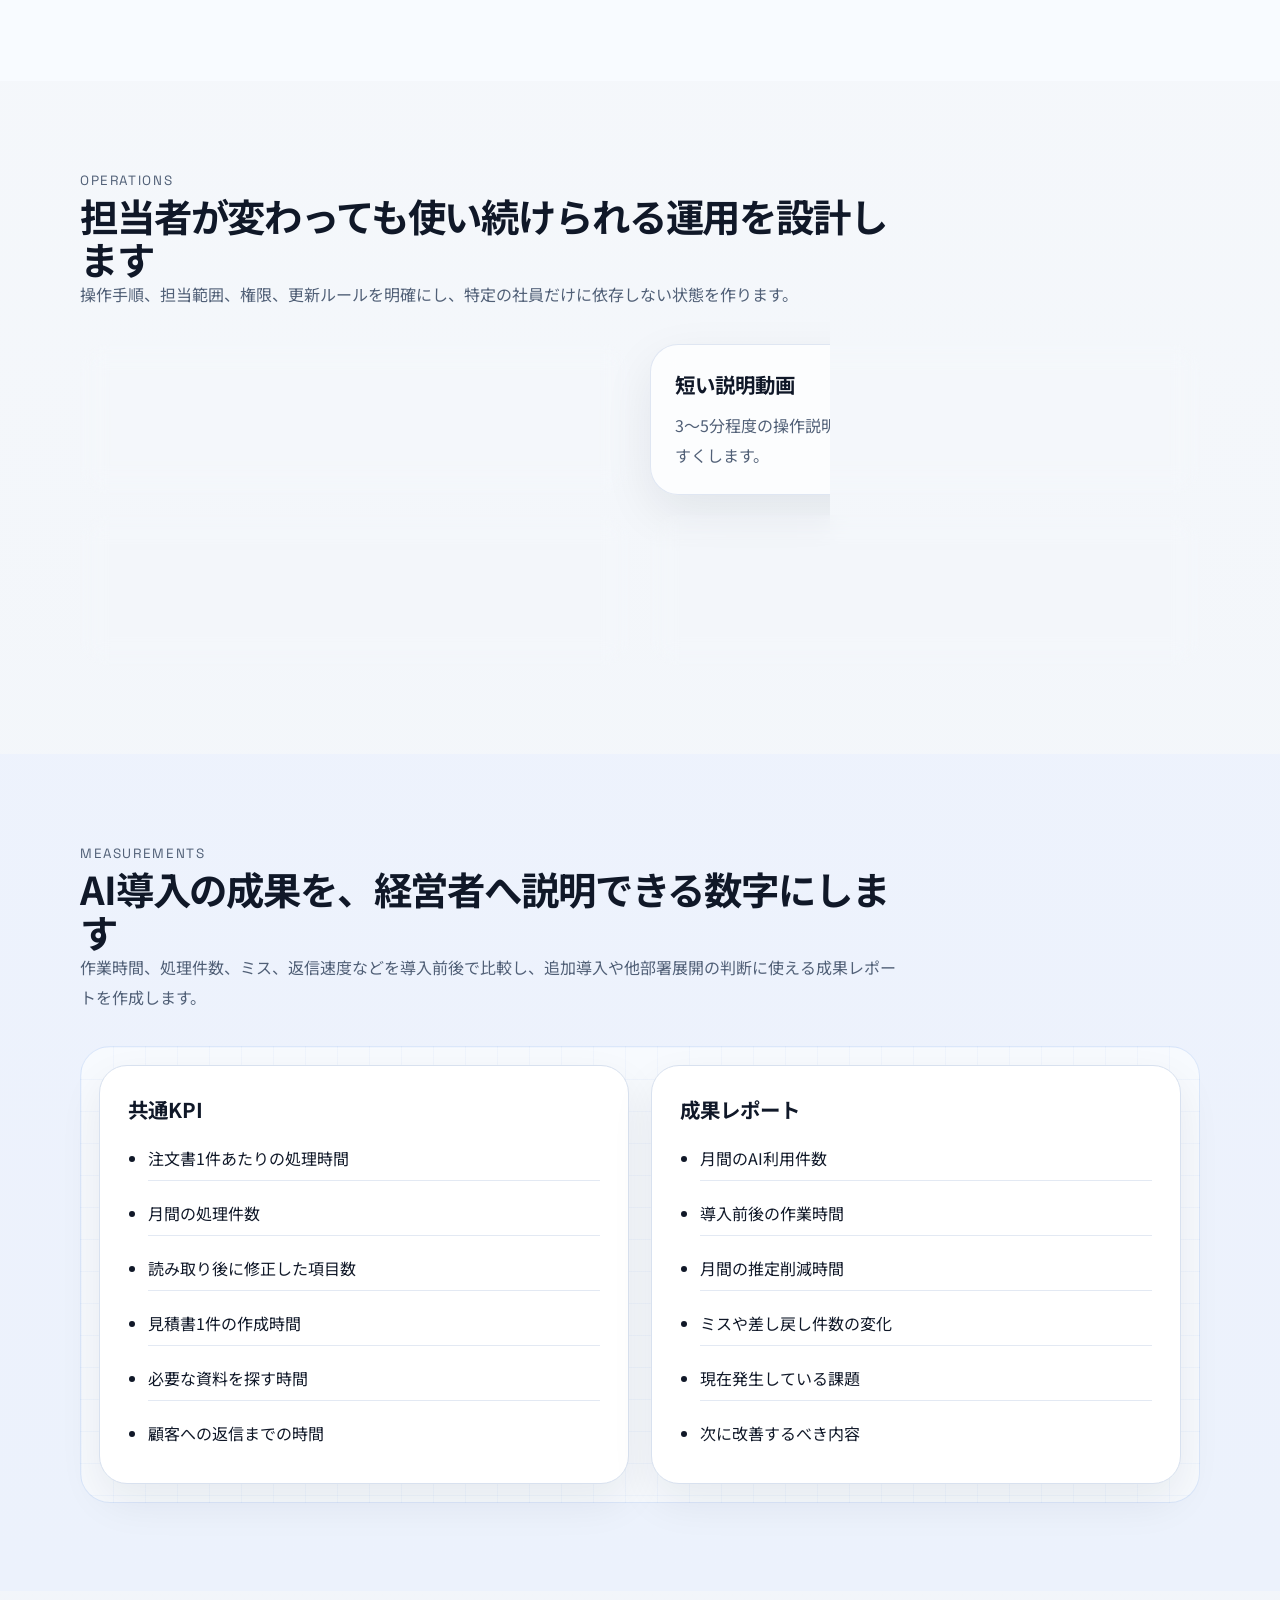
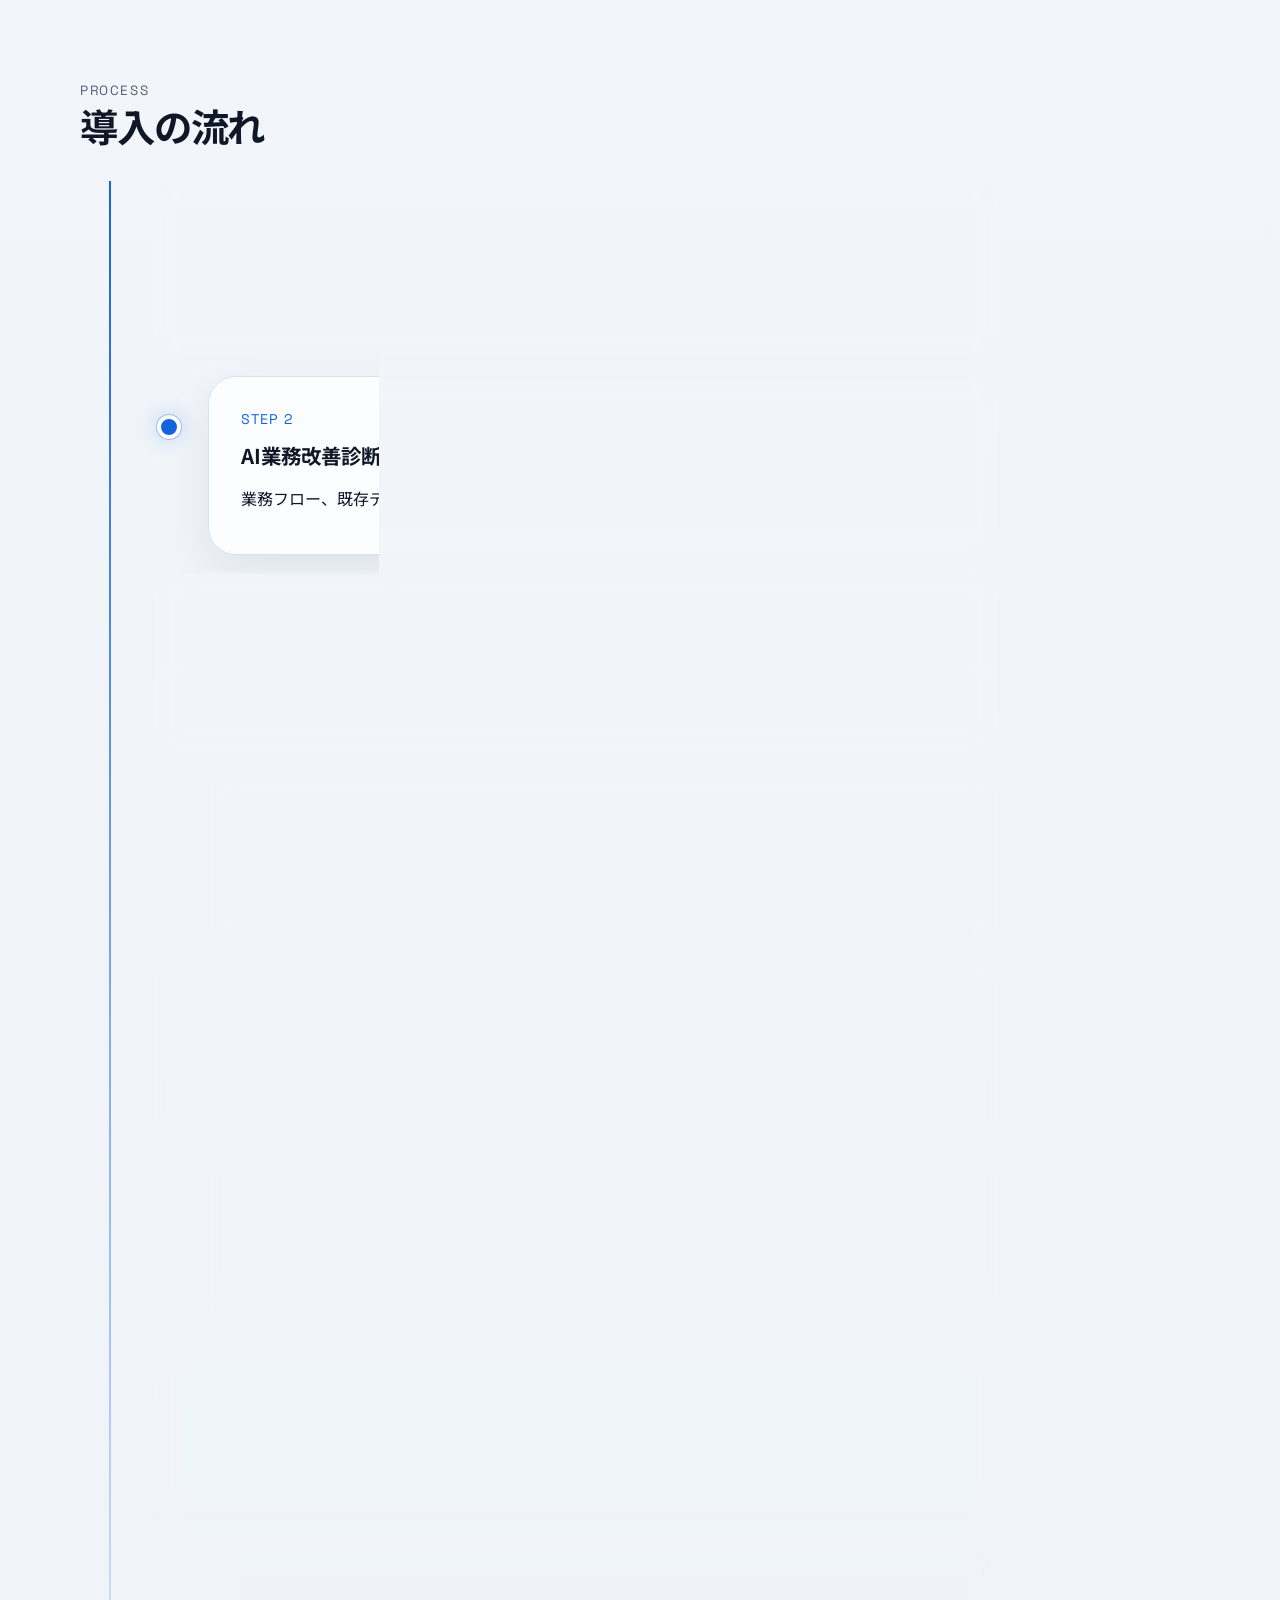
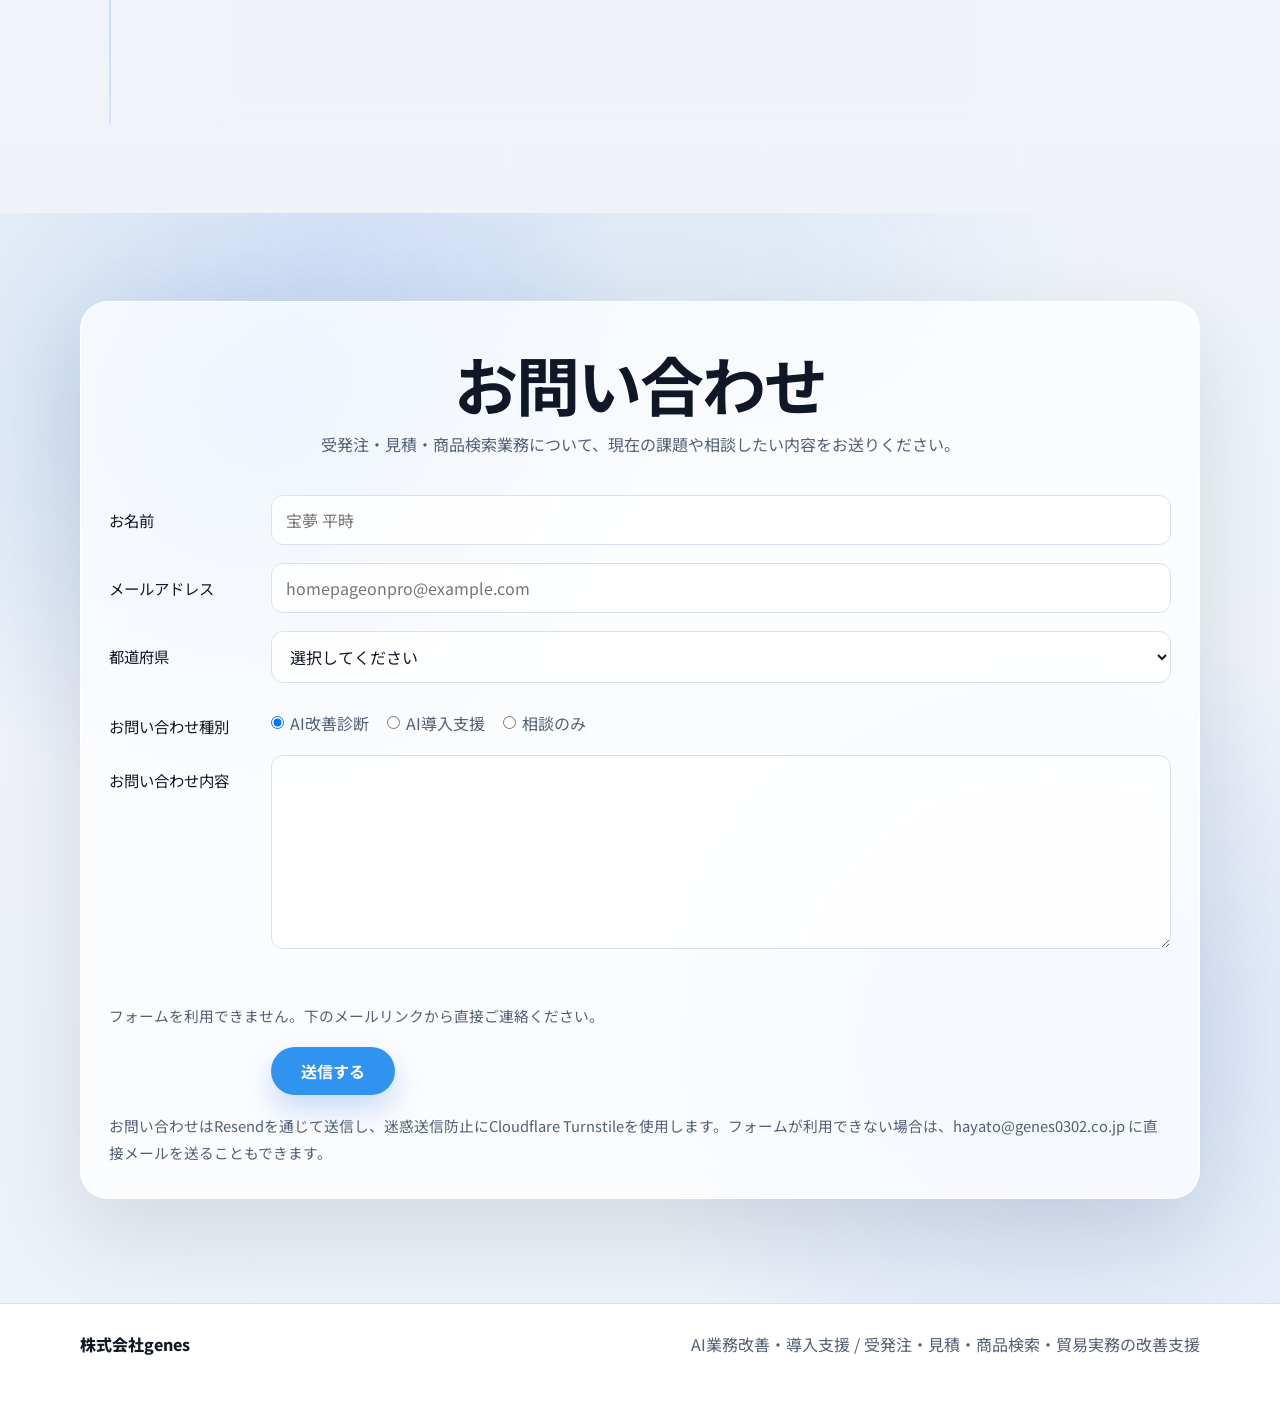
==== commit 296bc453: "Replace contact form delivery with Resend" ====
--- a/index.html
+++ b/index.html
@@ -481,23 +481,19 @@
           </div>
           <form
             class="contact-form"
-            action="https://formsubmit.co/hayato@genes0302.co.jp"
+            action="/api/contact"
             method="POST"
           >
-            <input type="hidden" name="_subject" value="株式会社genes お問い合わせ">
-            <input type="hidden" name="_template" value="table">
-            <input type="hidden" name="_captcha" value="true">
-            <input type="hidden" name="_next" value="https://hayato-web-rho.vercel.app/thanks.html">
             <input type="text" name="_honey" class="hidden-field" tabindex="-1" autocomplete="off">
 
             <div class="form-row">
               <label for="name">お名前</label>
-              <input id="name" name="お名前" type="text" placeholder="宝夢 平時" required>
+              <input id="name" name="お名前" type="text" maxlength="100" placeholder="宝夢 平時" required>
             </div>
 
             <div class="form-row">
               <label for="email">メールアドレス</label>
-              <input id="email" name="email" type="email" autocomplete="email" placeholder="homepageonpro@example.com" required>
+              <input id="email" name="email" type="email" maxlength="254" autocomplete="email" placeholder="homepageonpro@example.com" required>
             </div>
 
             <div class="form-row">
@@ -529,15 +525,19 @@
                 id="message"
                 name="お問い合わせ内容"
                 rows="7"
+                maxlength="5000"
                 required
               ></textarea>
             </div>
 
+            <div id="contact-verification"></div>
+            <p id="contact-status" class="form-note" role="status" aria-live="polite"></p>
+            <noscript><p class="form-note">フォームにはJavaScriptが必要です。下のメールリンクから直接ご連絡ください。</p></noscript>
             <div class="form-submit">
-              <button class="submit-button" type="submit">送信する</button>
+              <button class="submit-button" type="submit" disabled>送信する</button>
             </div>
           </form>
-          <p class="form-note">送信後、迷惑送信防止のための確認画面が表示された場合は、画面の案内に沿って操作してください。フォームが利用できない場合は、<a href="mailto:hayato@genes0302.co.jp">hayato@genes0302.co.jp に直接メールを送る</a>こともできます。</p>
+          <p class="form-note">お問い合わせはResendを通じて送信し、迷惑送信防止にCloudflare Turnstileを使用します。フォームが利用できない場合は、<a href="mailto:hayato@genes0302.co.jp">hayato@genes0302.co.jp に直接メールを送る</a>こともできます。</p>
         </div>
       </div>
     </section>
@@ -549,5 +549,6 @@
       <p>AI業務改善・導入支援 / 受発注・見積・商品検索・貿易実務の改善支援</p>
     </div>
   </footer>
-</body>
+    <script src="/contact.js" defer></script>
+  </body>
 </html>
